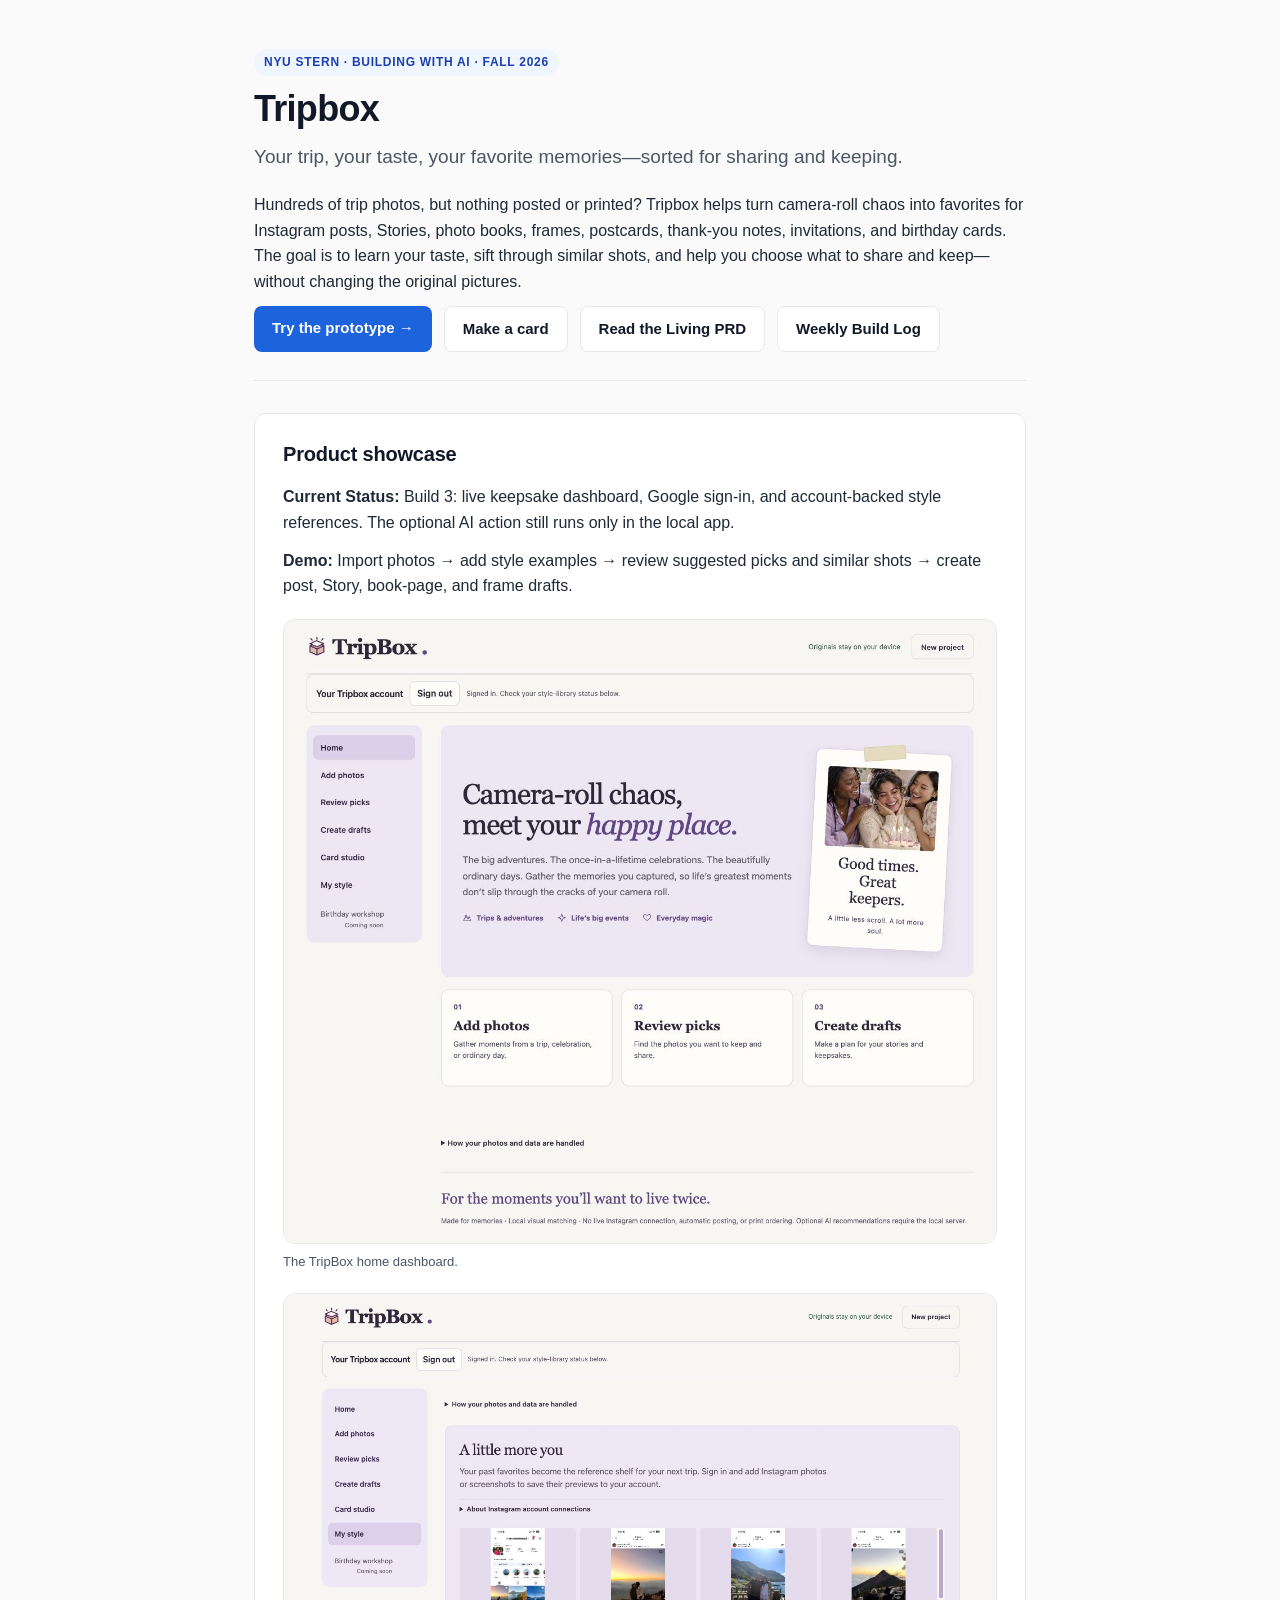
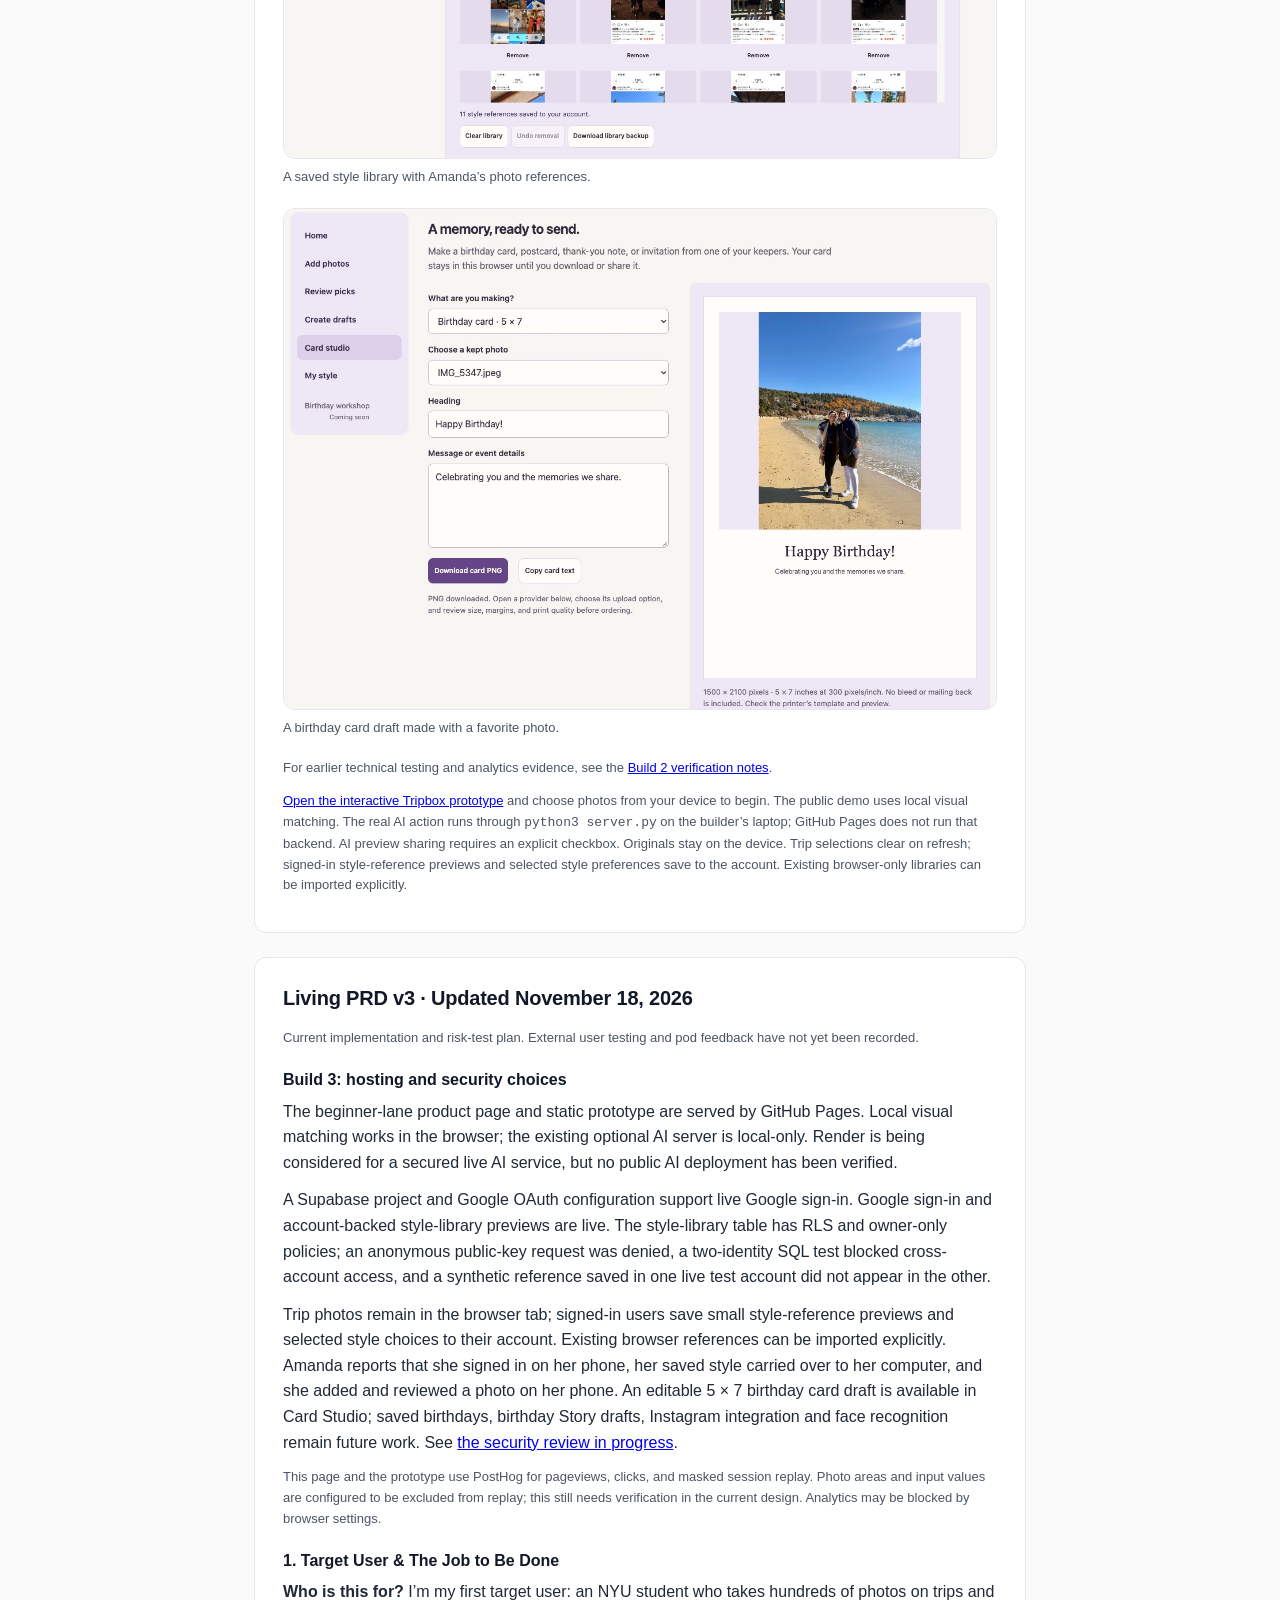
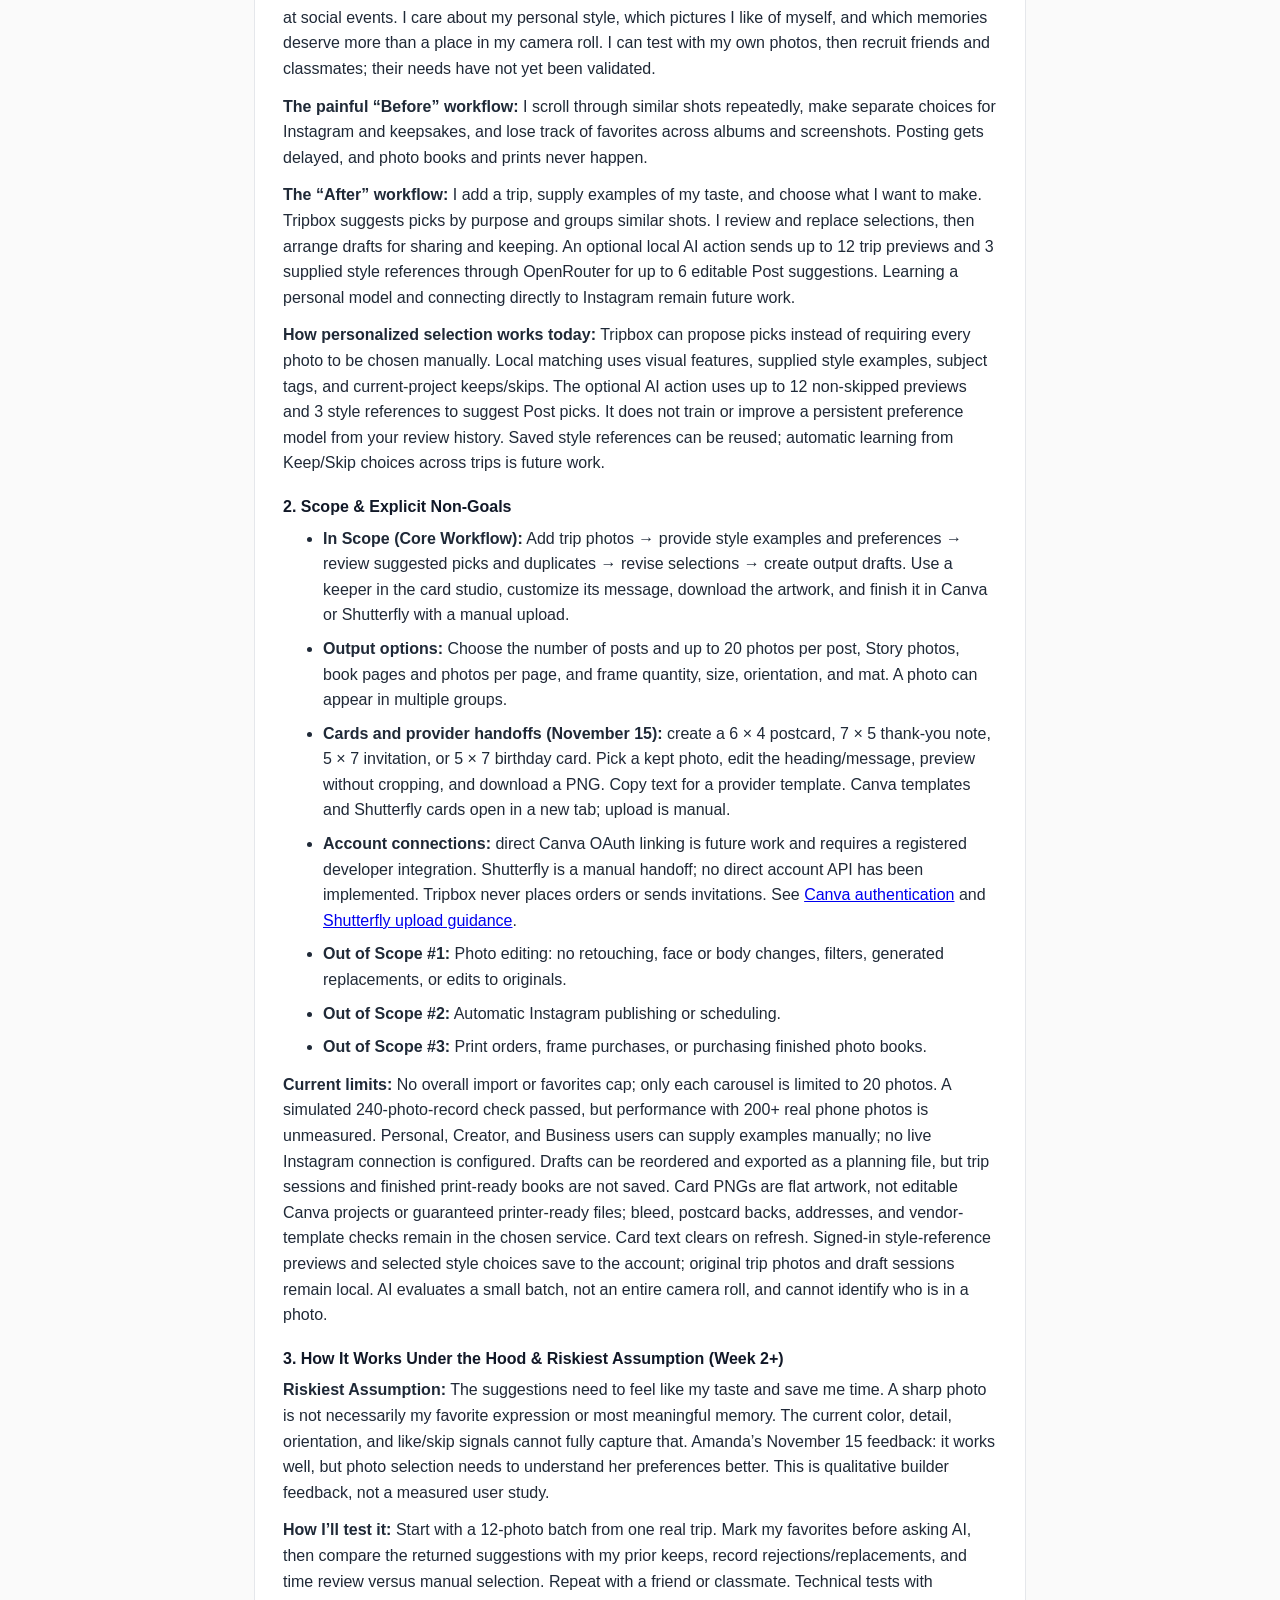
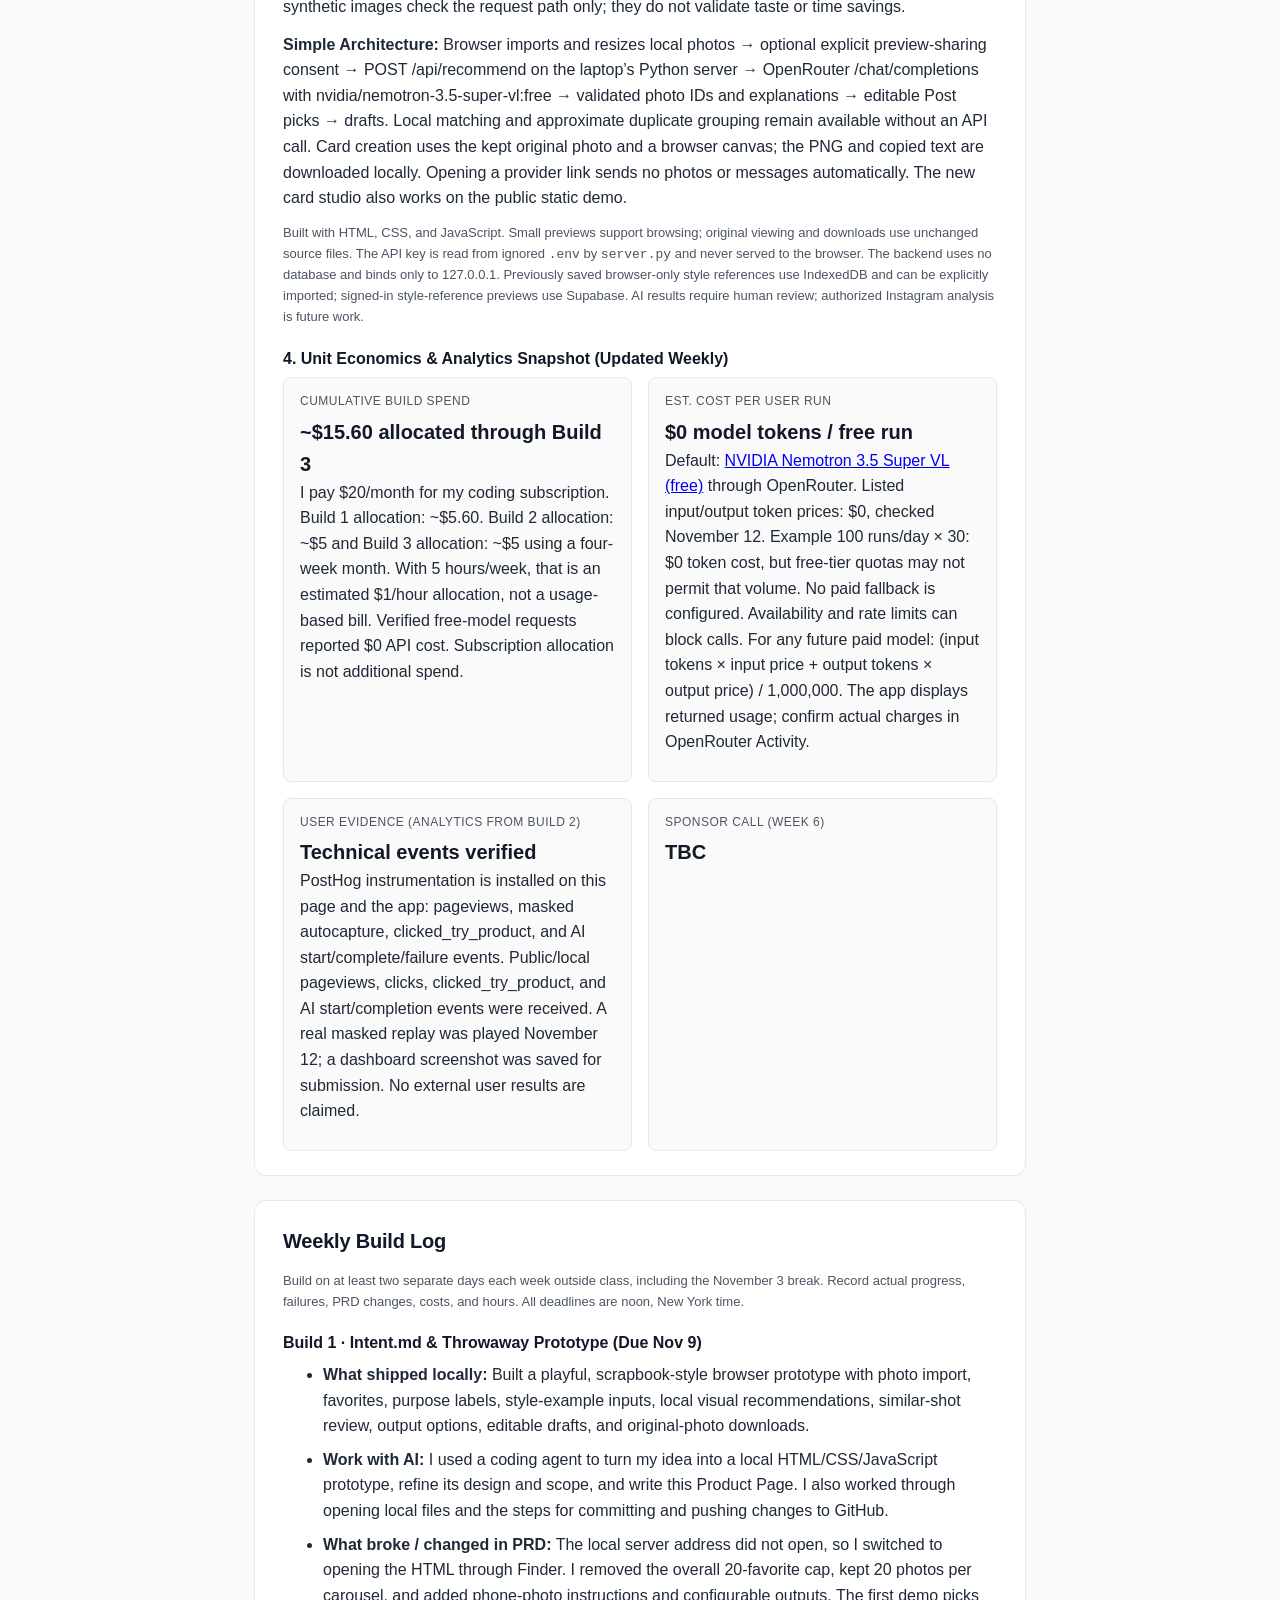
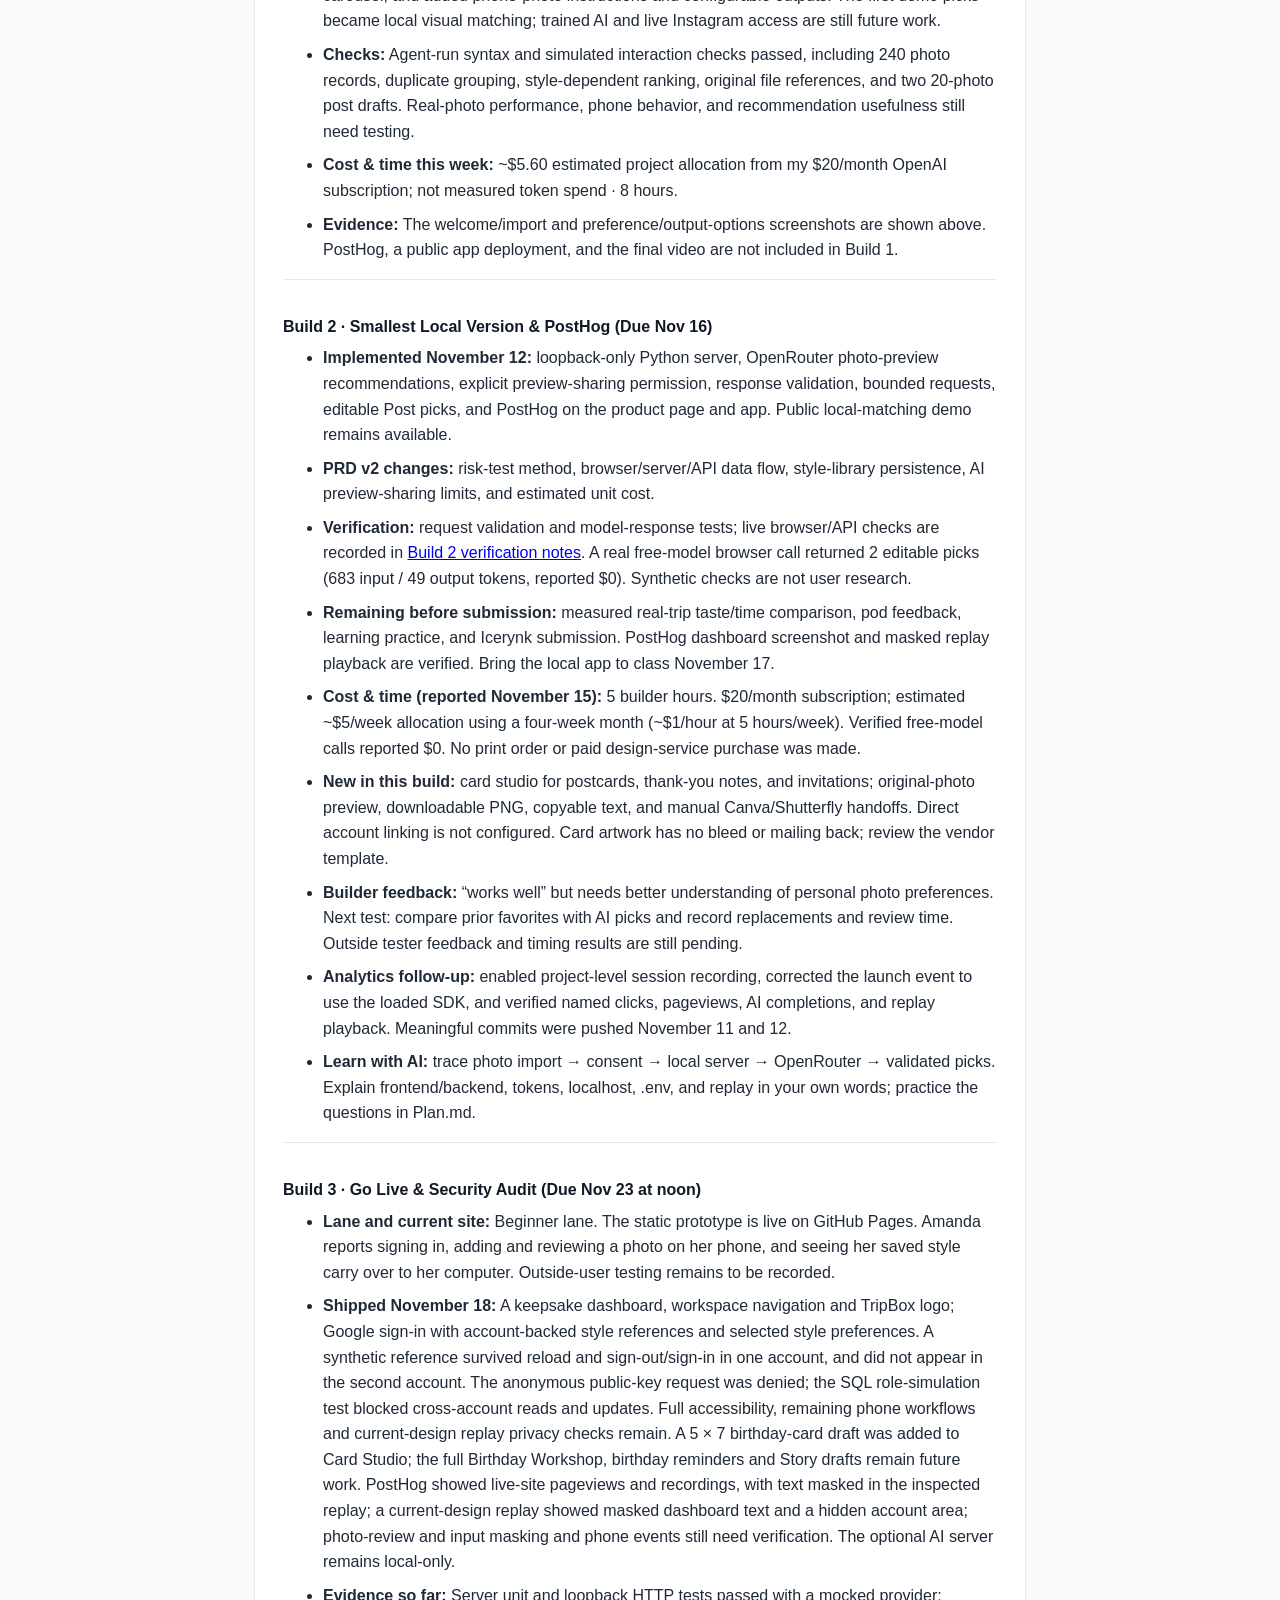
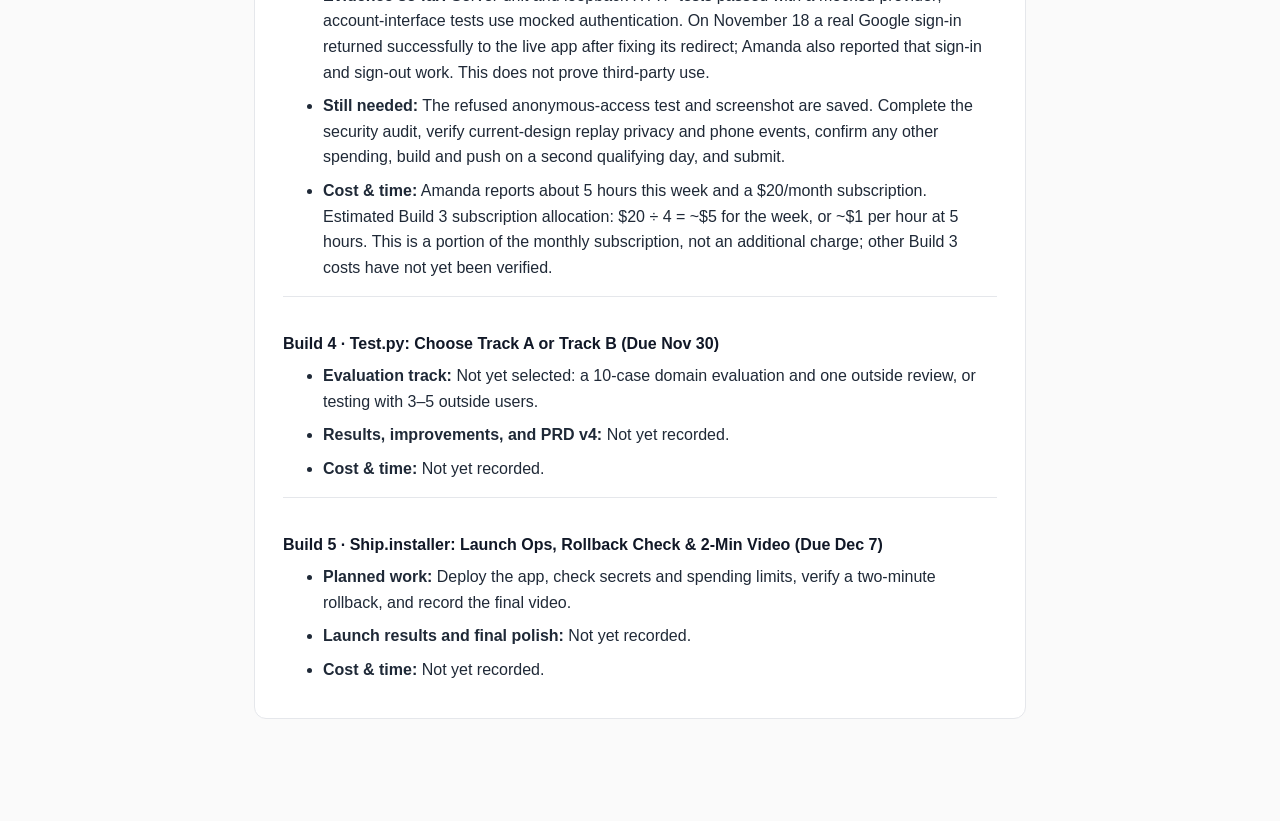
==== docs/index.html @ b2ebc9ab "Update Build 3 security screenshot status" ====
<!DOCTYPE html>
<html lang="en">
<head>
  <meta charset="UTF-8" />
  <meta name="viewport" content="width=device-width, initial-scale=1.0" />
  <title>Tripbox · Building with AI (Fall 2026)</title>
  <script src="analytics.js" defer></script>

  <style>
    :root {
      --bg: #fafafa;
      --card: #ffffff;
      --text: #111827;
      --muted: #4b5563;
      --border: #e5e7eb;
      --accent: #1d63dc;
      --tag-bg: #eff6ff;
      --tag-text: #1e40af;
    }

    * {
      box-sizing: border-box;
    }

    body {
      margin: 0;
      font-family: -apple-system, BlinkMacSystemFont, "DM Sans", "Segoe UI", Roboto, sans-serif;
      background: var(--bg);
      color: var(--text);
      line-height: 1.6;
    }

    .container {
      max-width: 820px;
      margin: 0 auto;
      padding: 48px 24px 80px;
    }

    header {
      border-bottom: 1px solid var(--border);
      padding-bottom: 28px;
      margin-bottom: 32px;
    }

    .eyebrow {
      display: inline-block;
      font-size: 12px;
      font-weight: 600;
      text-transform: uppercase;
      letter-spacing: 0.06em;
      background: var(--tag-bg);
      color: var(--tag-text);
      padding: 4px 10px;
      border-radius: 999px;
      margin-bottom: 12px;
    }

    h1 {
      font-size: 36px;
      line-height: 1.15;
      margin: 0 0 12px;
      letter-spacing: -0.02em;
    }

    .tagline {
      font-size: 19px;
      color: var(--muted);
      margin: 0 0 20px;
    }

    .cta-row {
      display: flex;
      gap: 12px;
      flex-wrap: wrap;
    }

    .btn {
      display: inline-block;
      padding: 10px 18px;
      border-radius: 8px;
      font-weight: 600;
      font-size: 15px;
      text-decoration: none;
      background: var(--accent);
      color: #fff;
    }

    .btn-secondary {
      background: var(--card);
      color: var(--text);
      border: 1px solid var(--border);
    }

    section {
      background: var(--card);
      border: 1px solid var(--border);
      border-radius: 12px;
      padding: 24px 28px;
      margin-bottom: 24px;
    }

    h2 {
      font-size: 20px;
      margin: 0 0 14px;
      letter-spacing: -0.01em;
    }

    h3 {
      font-size: 16px;
      margin: 18px 0 6px;
    }

    p,
    ul {
      margin: 0 0 12px;
      color: #1f2937;
    }

    li {
      margin-bottom: 8px;
    }

    .grid-2 {
      display: grid;
      grid-template-columns: repeat(auto-fit, minmax(240px, 1fr));
      gap: 16px;
    }

    .stat-box {
      border: 1px solid var(--border);
      border-radius: 8px;
      padding: 14px 16px;
      background: var(--bg);
    }

    .stat-label {
      font-size: 12px;
      color: var(--muted);
      text-transform: uppercase;
      letter-spacing: 0.04em;
    }

    .stat-value {
      font-size: 20px;
      font-weight: 700;
      margin-top: 4px;
    }

    .log-entry {
      border-top: 1px solid var(--border);
      padding-top: 16px;
      margin-top: 16px;
    }

    .log-entry:first-of-type {
      border-top: none;
      padding-top: 0;
      margin-top: 0;
    }

    .meta {
      font-size: 13px;
      color: var(--muted);
    }

    figure {
      margin: 20px 0;
    }

    figure img {
      display: block;
      width: 100%;
      height: auto;
      border: 1px solid var(--border);
      border-radius: 12px;
    }

    figcaption {
      margin-top: 8px;
    }

    @media (max-width: 540px) {
      .container {
        padding: 28px 16px 48px;
      }

      section {
        padding: 20px;
      }

      .grid-2 {
        grid-template-columns: 1fr;
      }
    }
  </style>
</head>

<body>
  <div class="container">

    <!-- PRODUCT PITCH -->
    <header>
      <span class="eyebrow">
        NYU Stern · Building with AI · Fall 2026
      </span>

      <h1>Tripbox</h1>

      <p class="tagline">
        Your trip, your taste, your favorite memories—sorted for sharing and keeping.
      </p>

      <p>
        Hundreds of trip photos, but nothing posted or printed? Tripbox helps
        turn camera-roll chaos into favorites for Instagram posts, Stories,
        photo books, frames, postcards, thank-you notes, invitations, and birthday cards. The goal is to learn your taste, sift through
        similar shots, and help you choose what to share and keep—without
        changing the original pictures.
      </p>

      <div class="cta-row">
        <a class="btn" href="prototype/" data-try-product>Try the prototype →</a>
        <a class="btn btn-secondary" href="prototype/#card-studio">Make a card</a>
        <a class="btn btn-secondary" href="#prd">Read the Living PRD</a>
        <a class="btn btn-secondary" href="#build-log">Weekly Build Log</a>
      </div>
    </header>

    <!-- PROTOTYPE SCREENSHOTS -->
    <section id="live-demo">
      <h2>Product showcase</h2>

      <p>
        <strong>Current Status:</strong>
        Build 3: live keepsake dashboard, Google sign-in, and account-backed style references. The optional AI action still runs only in the local app.
      </p>

      <p>
        <strong>Demo:</strong>
        Import photos → add style examples → review suggested picks and
        similar shots → create post, Story, book-page, and frame drafts.
      </p>

      <figure>
        <img src="build-3-dashboard.jpg" alt="TripBox home dashboard with navigation and steps for creating a project." />
        <figcaption class="meta">The TripBox home dashboard.</figcaption>
      </figure>
      <figure>
        <img src="build-3-saved-style.jpg" loading="lazy" alt="Amanda’s saved photo references in the My style library." />
        <figcaption class="meta">A saved style library with Amanda’s photo references.</figcaption>
      </figure>
      <figure>
        <img src="build-3-birthday-example.jpg" loading="lazy" alt="A birthday card in Card Studio with Amanda’s selected photo and editable greeting." />
        <figcaption class="meta">A birthday card draft made with a favorite photo.</figcaption>
      </figure>
      <p class="meta">For earlier technical testing and analytics evidence, see the <a href="https://github.com/building-with-ai-f26/ast10049-tripbox/blob/main/tests/build-2-verification.md">Build 2 verification notes</a>.</p>

      <p class="meta">
        <a href="prototype/">Open the interactive Tripbox prototype</a>
        and choose photos from your device to begin. The public demo uses local visual matching.
        The real AI action runs through <code>python3 server.py</code> on the builder’s laptop;
        GitHub Pages does not run that backend. AI preview sharing requires an explicit checkbox.
        Originals stay on the device. Trip selections clear on refresh; signed-in style-reference previews and selected style preferences save to the account. Existing browser-only libraries can be imported explicitly.
      </p>
    </section>

    <!-- LIVING PRD -->
    <section id="prd">
      <h2>Living PRD v3 · Updated November 18, 2026</h2>

      <p class="meta">
        Current implementation and risk-test plan. External user testing and pod feedback have not yet been recorded.
      </p>

      <h3>Build 3: hosting and security choices</h3>
      <p>The beginner-lane product page and static prototype are served by GitHub Pages. Local visual matching works in the browser; the existing optional AI server is local-only. Render is being considered for a secured live AI service, but no public AI deployment has been verified.</p>
      <p>A Supabase project and Google OAuth configuration support live Google sign-in. Google sign-in and account-backed style-library previews are live. The style-library table has RLS and owner-only policies; an anonymous public-key request was denied, a two-identity SQL test blocked cross-account access, and a synthetic reference saved in one live test account did not appear in the other.</p>
      <p>Trip photos remain in the browser tab; signed-in users save small style-reference previews and selected style choices to their account. Existing browser references can be imported explicitly. Amanda reports that she signed in on her phone, her saved style carried over to her computer, and she added and reviewed a photo on her phone. An editable 5 × 7 birthday card draft is available in Card Studio; saved birthdays, birthday Story drafts, Instagram integration and face recognition remain future work. See <a href="https://github.com/building-with-ai-f26/ast10049-tripbox/blob/main/SECURITY.md">the security review in progress</a>.</p>
      <p class="meta">This page and the prototype use PostHog for pageviews, clicks, and masked session replay.
        Photo areas and input values are configured to be excluded from replay; this still needs verification in the current design. Analytics may be blocked by browser settings.</p>
      <h3>1. Target User &amp; The Job to Be Done</h3>

      <p>
        <strong>Who is this for?</strong>
        I’m my first target user: an NYU student who takes hundreds of photos
        on trips and at social events. I care about my personal style, which
        pictures I like of myself, and which memories deserve more than a
        place in my camera roll. I can test with my own photos, then recruit
        friends and classmates; their needs have not yet been validated.
      </p>

      <p>
        <strong>The painful “Before” workflow:</strong>
        I scroll through similar shots repeatedly, make separate choices for
        Instagram and keepsakes, and lose track of favorites across albums
        and screenshots. Posting gets delayed, and photo books and prints
        never happen.
      </p>

      <p>
        <strong>The “After” workflow:</strong>
        I add a trip, supply examples of my taste, and choose what I want to
        make. Tripbox suggests picks by purpose and groups similar shots.
        I review and replace selections, then arrange drafts for sharing and
        keeping. An optional local AI action sends up to 12 trip previews and 3 supplied style references
        through OpenRouter for up to 6 editable Post suggestions. Learning a personal model
        and connecting directly to Instagram remain future work.
      </p>

      <p><strong>How personalized selection works today:</strong> Tripbox can propose picks instead of requiring every photo to be chosen manually.
        Local matching uses visual features, supplied style examples, subject tags, and current-project keeps/skips.
        The optional AI action uses up to 12 non-skipped previews and 3 style references to suggest Post picks.
        It does not train or improve a persistent preference model from your review history. Saved style references can be reused;
        automatic learning from Keep/Skip choices across trips is future work.</p>

      <h3>2. Scope &amp; Explicit Non-Goals</h3>

      <ul>
        <li>
          <strong>In Scope (Core Workflow):</strong>
          Add trip photos → provide style examples and preferences → review
          suggested picks and duplicates → revise selections → create
          output drafts. Use a keeper in the card studio, customize its message, download the artwork,
          and finish it in Canva or Shutterfly with a manual upload.
        </li>

        <li>
          <strong>Output options:</strong>
          Choose the number of posts and up to 20 photos per post, Story
          photos, book pages and photos per page, and frame quantity, size,
          orientation, and mat. A photo can appear in multiple groups.
        </li>

        <li><strong>Cards and provider handoffs (November 15):</strong> create a 6 × 4 postcard,
          7 × 5 thank-you note, 5 × 7 invitation, or 5 × 7 birthday card. Pick a kept photo, edit the heading/message,
          preview without cropping, and download a PNG. Copy text for a provider template.
          Canva templates and Shutterfly cards open in a new tab; upload is manual.</li>
        <li><strong>Account connections:</strong> direct Canva OAuth linking is future work and requires a registered developer integration.
          Shutterfly is a manual handoff; no direct account API has been implemented. Tripbox never places orders or sends invitations.
          See <a href="https://www.canva.dev/docs/apps/rest-apis/authentication/">Canva authentication</a> and
          <a href="https://support.shutterfly.com/s/article/uploading-photos-guide">Shutterfly upload guidance</a>.</li>
        <li>
          <strong>Out of Scope #1:</strong>
          Photo editing: no retouching, face or body changes, filters,
          generated replacements, or edits to originals.
        </li>

        <li>
          <strong>Out of Scope #2:</strong>
          Automatic Instagram publishing or scheduling.
        </li>

        <li>
          <strong>Out of Scope #3:</strong>
          Print orders, frame purchases, or purchasing finished photo books.
        </li>
      </ul>

      <p>
        <strong>Current limits:</strong>
        No overall import or favorites cap; only each carousel is limited to
        20 photos. A simulated 240-photo-record check passed, but performance
        with 200+ real phone photos is unmeasured. Personal, Creator, and
        Business users can supply examples manually; no live Instagram
        connection is configured. Drafts can be reordered and exported as a planning file, but trip sessions and finished print-ready books
        are not saved. Card PNGs are flat artwork, not editable Canva projects or guaranteed printer-ready files;
        bleed, postcard backs, addresses, and vendor-template checks remain in the chosen service. Card text clears on refresh.
        Signed-in style-reference previews and selected style choices save to the account; original trip photos and draft sessions remain local.
        AI evaluates a small batch, not an entire camera roll, and cannot identify who is in a photo.
      </p>

      <h3>
        3. How It Works Under the Hood &amp; Riskiest Assumption (Week 2+)
      </h3>

      <p>
        <strong>Riskiest Assumption:</strong>
        The suggestions need to feel like my taste and save me time.
        A sharp photo is not necessarily my favorite expression or most
        meaningful memory. The current color, detail, orientation, and
        like/skip signals cannot fully capture that. Amanda’s November 15 feedback: it works well, but photo selection
        needs to understand her preferences better. This is qualitative builder feedback, not a measured user study.
      </p>

      <p>
        <strong>How I’ll test it:</strong>
        Start with a 12-photo batch from one real trip. Mark my favorites before asking AI,
        then compare the returned suggestions with my prior keeps, record rejections/replacements,
        and time review versus manual selection. Repeat with a friend or classmate.
        Technical tests with synthetic images check the request path only; they do not validate taste or time savings.
      </p>

      <p>
        <strong>Simple Architecture:</strong>
        Browser imports and resizes local photos → optional explicit preview-sharing consent →
        POST /api/recommend on the laptop’s Python server → OpenRouter /chat/completions
        with nvidia/nemotron-3.5-super-vl:free → validated photo IDs and explanations → editable Post picks → drafts.
        Local matching and approximate duplicate grouping remain available without an API call.
        Card creation uses the kept original photo and a browser canvas; the PNG and copied text are downloaded locally.
        Opening a provider link sends no photos or messages automatically. The new card studio also works on the public static demo.
      </p>

      <p class="meta">
        Built with HTML, CSS, and JavaScript. Small previews support browsing;
        original viewing and downloads use unchanged source files.
        The API key is read from ignored <code>.env</code> by <code>server.py</code> and never served to the browser.
        The backend uses no database and binds only to 127.0.0.1. Previously saved browser-only style references use IndexedDB and can be explicitly imported; signed-in style-reference previews use Supabase.
        AI results require human review; authorized Instagram analysis is future work.
      </p>

      <h3>4. Unit Economics &amp; Analytics Snapshot (Updated Weekly)</h3>

      <div class="grid-2">
        <div class="stat-box">
          <div class="stat-label">Cumulative Build Spend</div>
          <div class="stat-value">~$15.60 allocated through Build 3</div>
          <p>
            I pay $20/month for my coding subscription. Build 1 allocation: ~$5.60.
            Build 2 allocation: ~$5 and Build 3 allocation: ~$5 using a four-week month. With 5 hours/week, that is an estimated $1/hour allocation,
            not a usage-based bill. Verified free-model requests reported $0 API cost. Subscription allocation is not additional spend.
          </p>
        </div>

        <div class="stat-box">
          <div class="stat-label">Est. Cost Per User Run</div>
          <div class="stat-value">$0 model tokens / free run</div>
          <p>Default: <a href="https://openrouter.ai/nvidia/nemotron-3.5-super-vl:free">NVIDIA Nemotron 3.5 Super VL (free)</a>
            through OpenRouter. Listed input/output token prices: $0, checked November 12. Example 100 runs/day × 30: $0 token cost,
            but free-tier quotas may not permit that volume. No paid fallback is configured. Availability and rate limits can block calls.
            For any future paid model: (input tokens × input price + output tokens × output price) / 1,000,000.
            The app displays returned usage; confirm actual charges in OpenRouter Activity.</p>
        </div>

        <div class="stat-box">
          <div class="stat-label">
            User Evidence (Analytics from Build 2)
          </div>
          <div class="stat-value">Technical events verified</div>
          <p>
            PostHog instrumentation is installed on this page and the app: pageviews, masked autocapture,
            clicked_try_product, and AI start/complete/failure events. Public/local pageviews, clicks, clicked_try_product, and AI start/completion events were received.
            A real masked replay was played November 12; a dashboard screenshot was saved for submission.
            No external user results are claimed.
          </p>
        </div>

        <div class="stat-box">
          <div class="stat-label">Sponsor Call (Week 6)</div>
          <div class="stat-value">TBC</div>
        </div>
      </div>
    </section>

    <!-- WEEKLY BUILD LOG -->
    <section id="build-log">
      <h2>Weekly Build Log</h2>

      <p class="meta">
        Build on at least two separate days each week outside class,
        including the November 3 break. Record actual progress, failures,
        PRD changes, costs, and hours. All deadlines are noon, New York time.
      </p>

      <div class="log-entry">
        <h3>Build 1 · Intent.md &amp; Throwaway Prototype (Due Nov 9)</h3>

        <ul>
          <li>
            <strong>What shipped locally:</strong>
            Built a playful, scrapbook-style browser prototype with photo
            import, favorites, purpose labels, style-example inputs, local
            visual recommendations, similar-shot review, output options,
            editable drafts, and original-photo downloads.
          </li>

          <li>
            <strong>Work with AI:</strong>
            I used a coding agent to turn my idea into a local
            HTML/CSS/JavaScript prototype, refine its design and scope,
            and write this Product Page. I also worked through opening
            local files and the steps for committing and pushing changes
            to GitHub.
          </li>

          <li>
            <strong>What broke / changed in PRD:</strong>
            The local server address did not open, so I switched to opening
            the HTML through Finder. I removed the overall 20-favorite cap,
            kept 20 photos per carousel, and added phone-photo instructions
            and configurable outputs. The first demo picks became local
            visual matching; trained AI and live Instagram access are still
            future work.
          </li>

          <li>
            <strong>Checks:</strong>
            Agent-run syntax and simulated interaction checks passed,
            including 240 photo records, duplicate grouping,
            style-dependent ranking, original file references, and two
            20-photo post drafts. Real-photo performance, phone behavior,
            and recommendation usefulness still need testing.
          </li>

          <li>
            <strong>Cost &amp; time this week:</strong>
            ~$5.60 estimated project allocation from my $20/month OpenAI
            subscription; not measured token spend · 8 hours.
          </li>

          <li>
            <strong>Evidence:</strong>
            The welcome/import and preference/output-options screenshots
            are shown above. PostHog, a public app deployment, and the final
            video are not included in Build 1.
          </li>
        </ul>
      </div>

      <div class="log-entry">
        <h3>Build 2 · Smallest Local Version &amp; PostHog (Due Nov 16)</h3>

        <ul>
          <li><strong>Implemented November 12:</strong> loopback-only Python server, OpenRouter photo-preview recommendations,
            explicit preview-sharing permission, response validation, bounded requests, editable Post picks,
            and PostHog on the product page and app. Public local-matching demo remains available.</li>
          <li><strong>PRD v2 changes:</strong> risk-test method, browser/server/API data flow,
            style-library persistence, AI preview-sharing limits, and estimated unit cost.</li>
          <li><strong>Verification:</strong> request validation and model-response tests; live browser/API checks are recorded in
            <a href="https://github.com/building-with-ai-f26/ast10049-tripbox/blob/main/tests/build-2-verification.md">Build 2 verification notes</a>.
            A real free-model browser call returned 2 editable picks (683 input / 49 output tokens, reported $0).
            Synthetic checks are not user research.</li>
          <li><strong>Remaining before submission:</strong> measured real-trip taste/time comparison, pod feedback, learning practice, and Icerynk submission.
            PostHog dashboard screenshot and masked replay playback are verified. Bring the local app to class November 17.</li>
          <li><strong>Cost &amp; time (reported November 15):</strong> 5 builder hours.
            $20/month subscription; estimated ~$5/week allocation using a four-week month (~$1/hour at 5 hours/week).
            Verified free-model calls reported $0. No print order or paid design-service purchase was made.</li>
          <li><strong>New in this build:</strong> card studio for postcards, thank-you notes, and invitations;
            original-photo preview, downloadable PNG, copyable text, and manual Canva/Shutterfly handoffs.
            Direct account linking is not configured. Card artwork has no bleed or mailing back; review the vendor template.</li>
          <li><strong>Builder feedback:</strong> “works well” but needs better understanding of personal photo preferences.
            Next test: compare prior favorites with AI picks and record replacements and review time.
            Outside tester feedback and timing results are still pending.</li>
          <li><strong>Analytics follow-up:</strong> enabled project-level session recording, corrected the launch event to use the loaded SDK,
            and verified named clicks, pageviews, AI completions, and replay playback. Meaningful commits were pushed November 11 and 12.</li>
          <li><strong>Learn with AI:</strong> trace photo import → consent → local server → OpenRouter → validated picks.
            Explain frontend/backend, tokens, localhost, .env, and replay in your own words; practice the questions in Plan.md.</li>
        </ul>
      </div>

      <div class="log-entry">
        <h3>Build 3 · Go Live &amp; Security Audit (Due Nov 23 at noon)</h3>
        <ul>
          <li><strong>Lane and current site:</strong> Beginner lane. The static prototype is live on GitHub Pages. Amanda reports signing in, adding and reviewing a photo on her phone, and seeing her saved style carry over to her computer. Outside-user testing remains to be recorded.</li>
          <li><strong>Shipped November 18:</strong> A keepsake dashboard, workspace navigation and TripBox logo; Google sign-in with account-backed style references and selected style preferences. A synthetic reference survived reload and sign-out/sign-in in one account, and did not appear in the second account. The anonymous public-key request was denied; the SQL role-simulation test blocked cross-account reads and updates. Full accessibility, remaining phone workflows and current-design replay privacy checks remain. A 5 × 7 birthday-card draft was added to Card Studio; the full Birthday Workshop, birthday reminders and Story drafts remain future work. PostHog showed live-site pageviews and recordings, with text masked in the inspected replay; a current-design replay showed masked dashboard text and a hidden account area; photo-review and input masking and phone events still need verification. The optional AI server remains local-only.</li>
          <li><strong>Evidence so far:</strong> Server unit and loopback HTTP tests passed with a mocked provider; account-interface tests use mocked authentication. On November 18 a real Google sign-in returned successfully to the live app after fixing its redirect; Amanda also reported that sign-in and sign-out work. This does not prove third-party use.</li>
          <li><strong>Still needed:</strong> The refused anonymous-access test and screenshot are saved. Complete the security audit, verify current-design replay privacy and phone events, confirm any other spending, build and push on a second qualifying day, and submit.</li>
          <li><strong>Cost &amp; time:</strong> Amanda reports about 5 hours this week and a $20/month subscription. Estimated Build 3 subscription allocation: $20 ÷ 4 = ~$5 for the week, or ~$1 per hour at 5 hours. This is a portion of the monthly subscription, not an additional charge; other Build 3 costs have not yet been verified.</li>
        </ul>
      </div>

      <div class="log-entry">
        <h3>Build 4 · Test.py: Choose Track A or Track B (Due Nov 30)</h3>

        <ul>
          <li>
            <strong>Evaluation track:</strong>
            Not yet selected: a 10-case domain evaluation and one outside
            review, or testing with 3–5 outside users.
          </li>
          <li>
            <strong>Results, improvements, and PRD v4:</strong>
            Not yet recorded.
          </li>
          <li>
            <strong>Cost &amp; time:</strong>
            Not yet recorded.
          </li>
        </ul>
      </div>

      <div class="log-entry">
        <h3>
          Build 5 · Ship.installer: Launch Ops, Rollback Check &amp;
          2-Min Video (Due Dec 7)
        </h3>

        <ul>
          <li>
            <strong>Planned work:</strong>
            Deploy the app, check secrets and spending limits, verify
            a two-minute rollback, and record the final video.
          </li>
          <li>
            <strong>Launch results and final polish:</strong>
            Not yet recorded.
          </li>
          <li>
            <strong>Cost &amp; time:</strong>
            Not yet recorded.
          </li>
        </ul>
      </div>
    </section>
  </div>
</body>
</html>
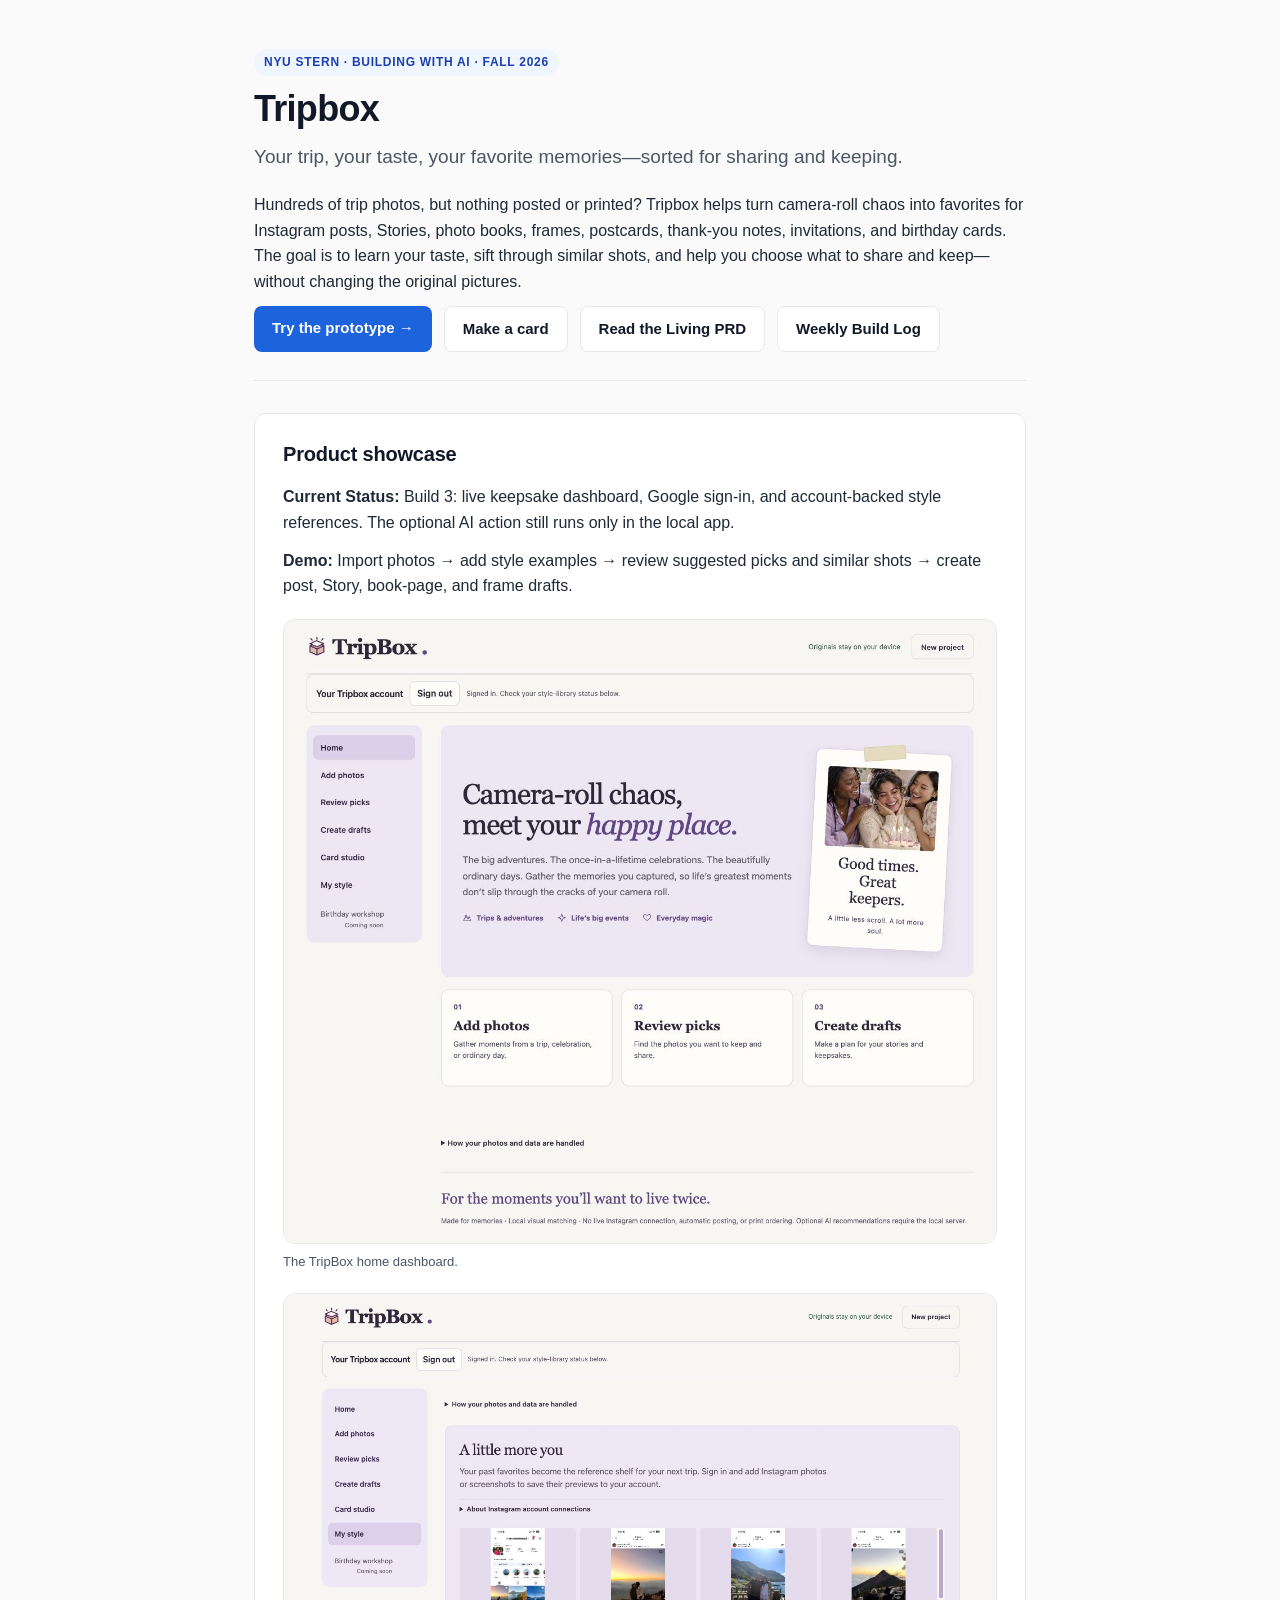
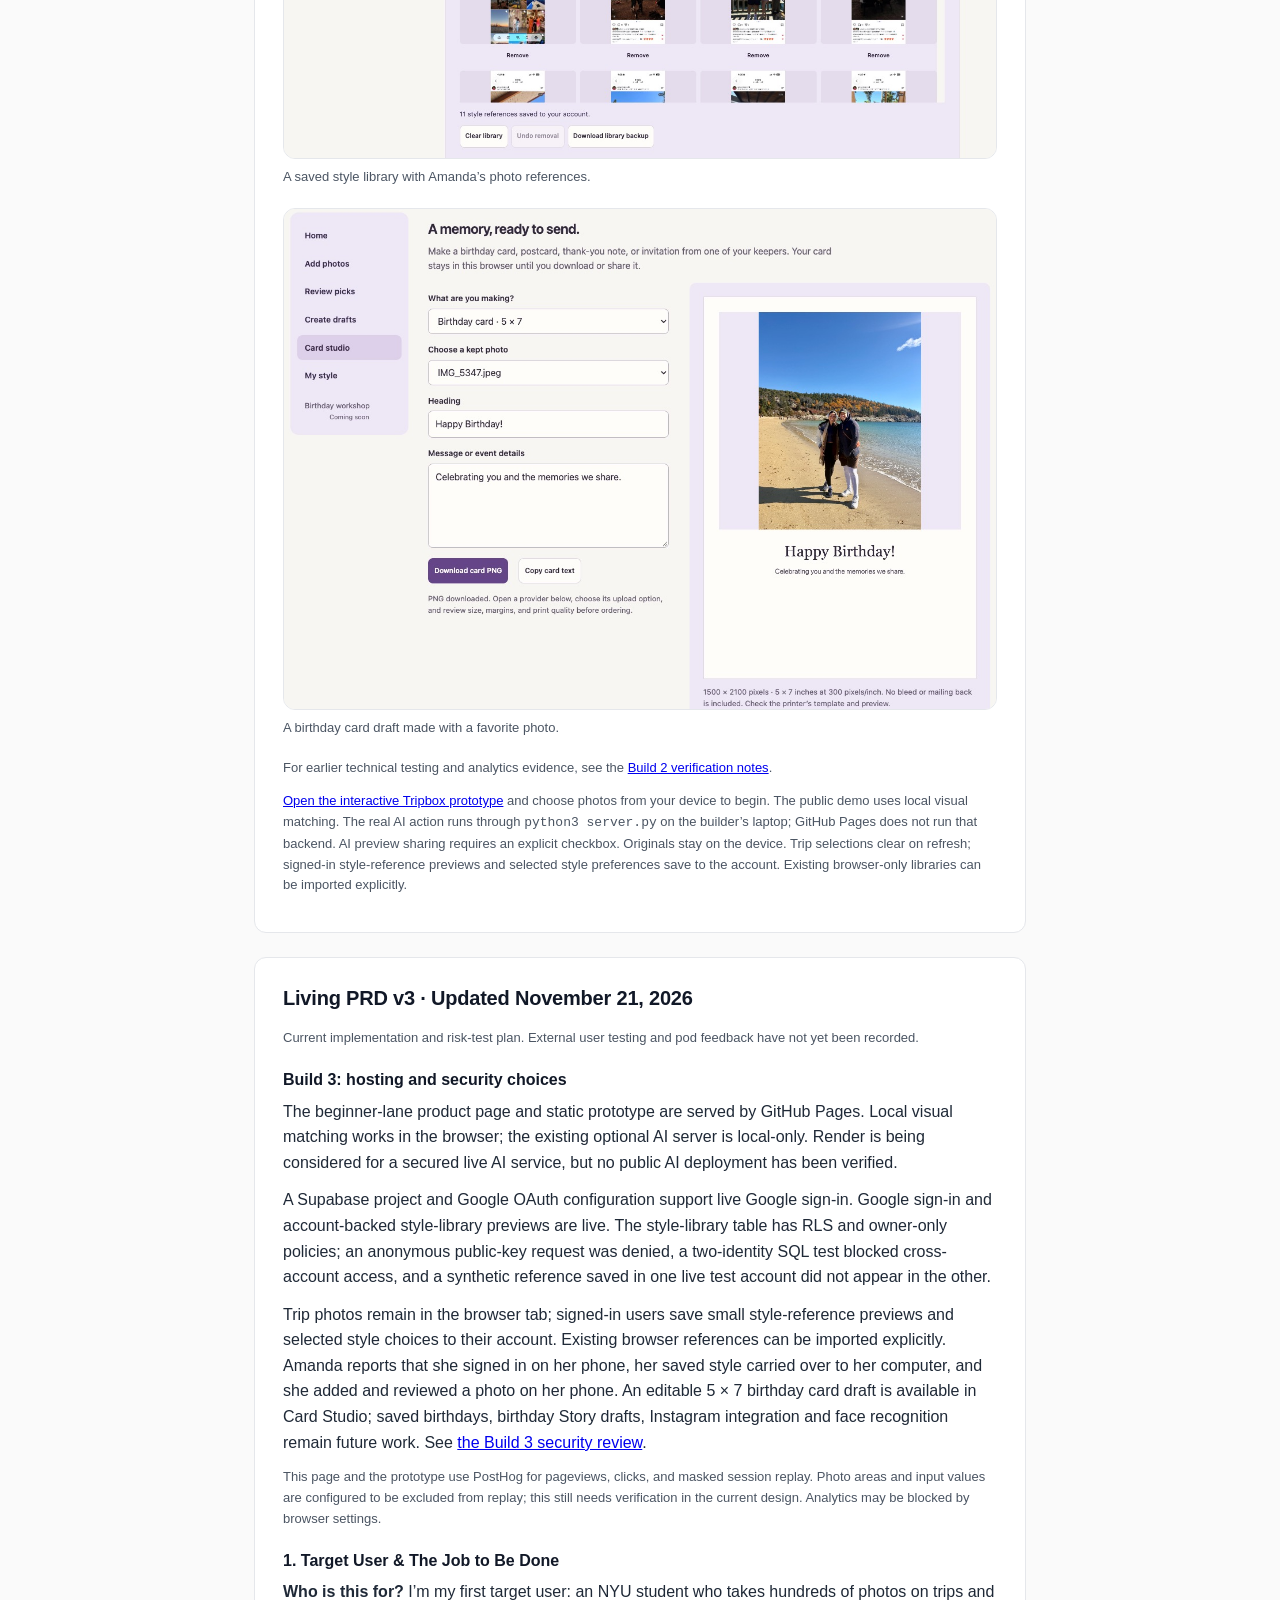
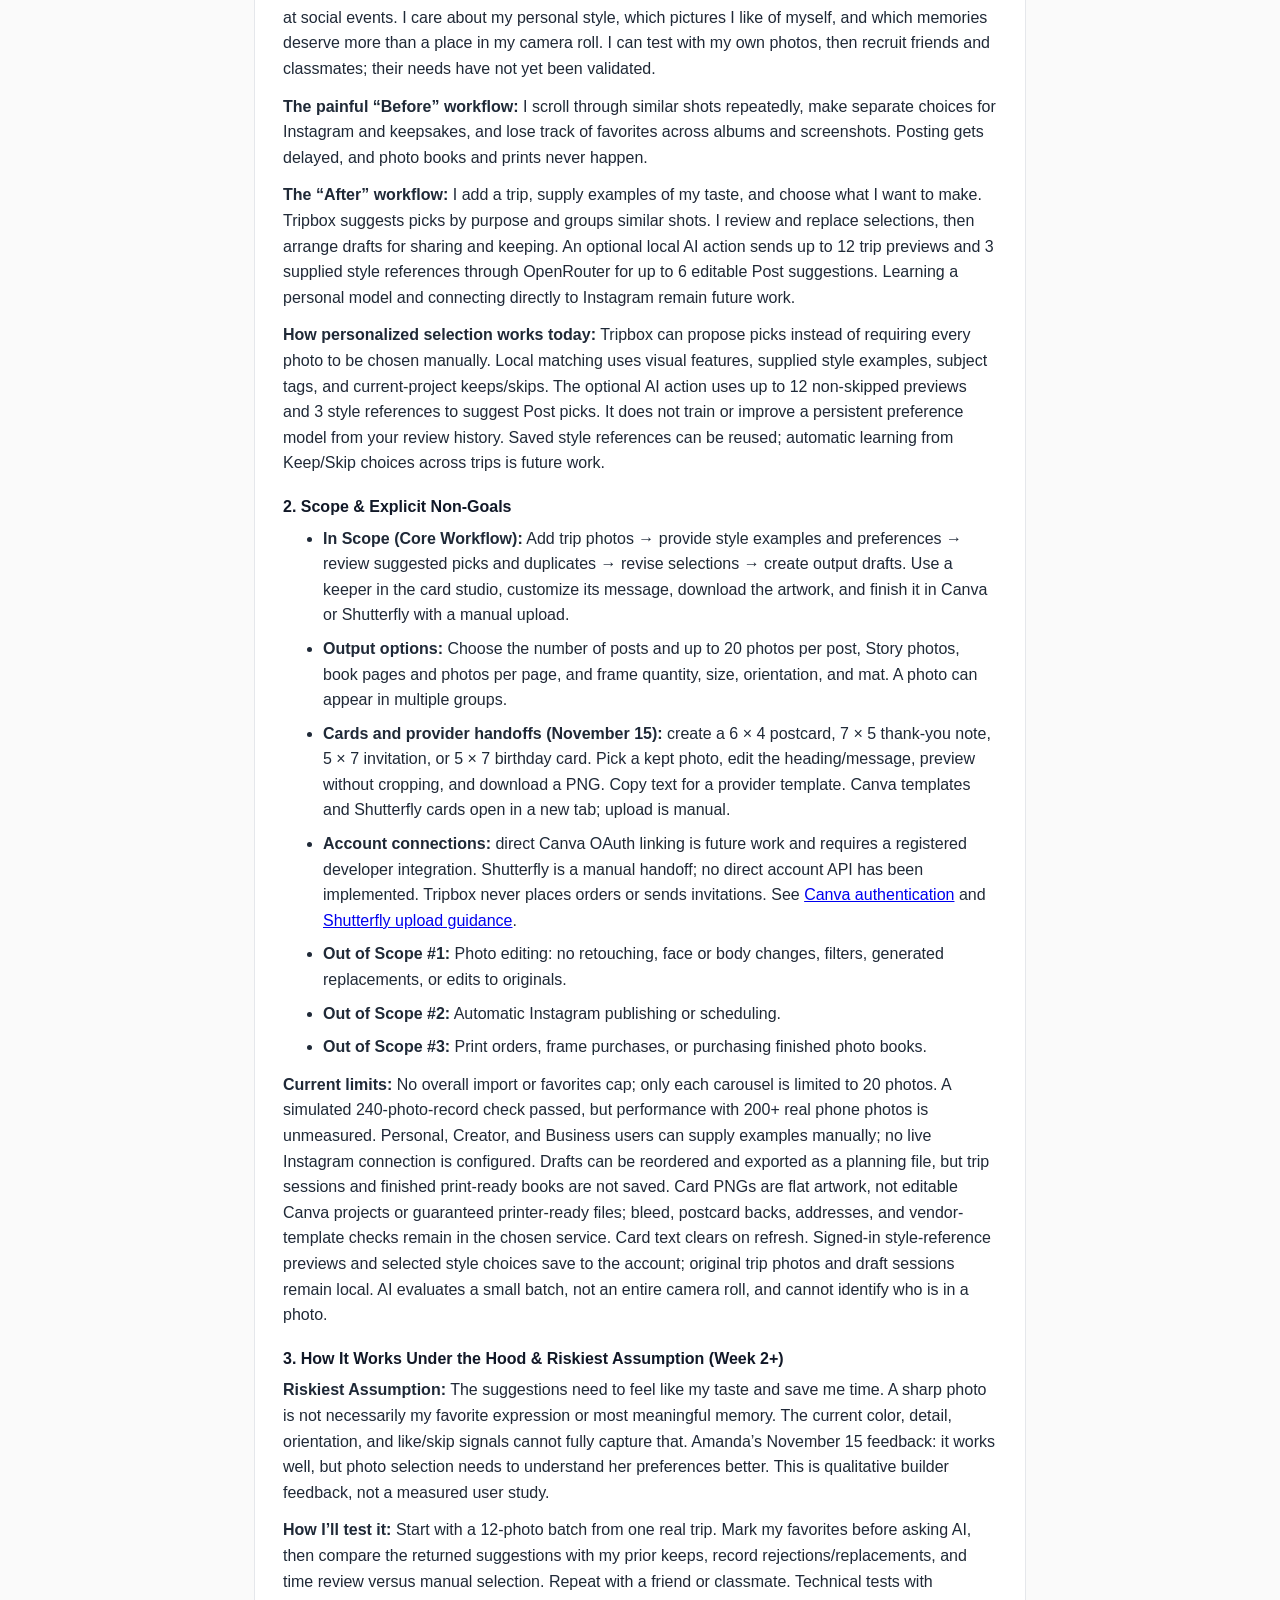
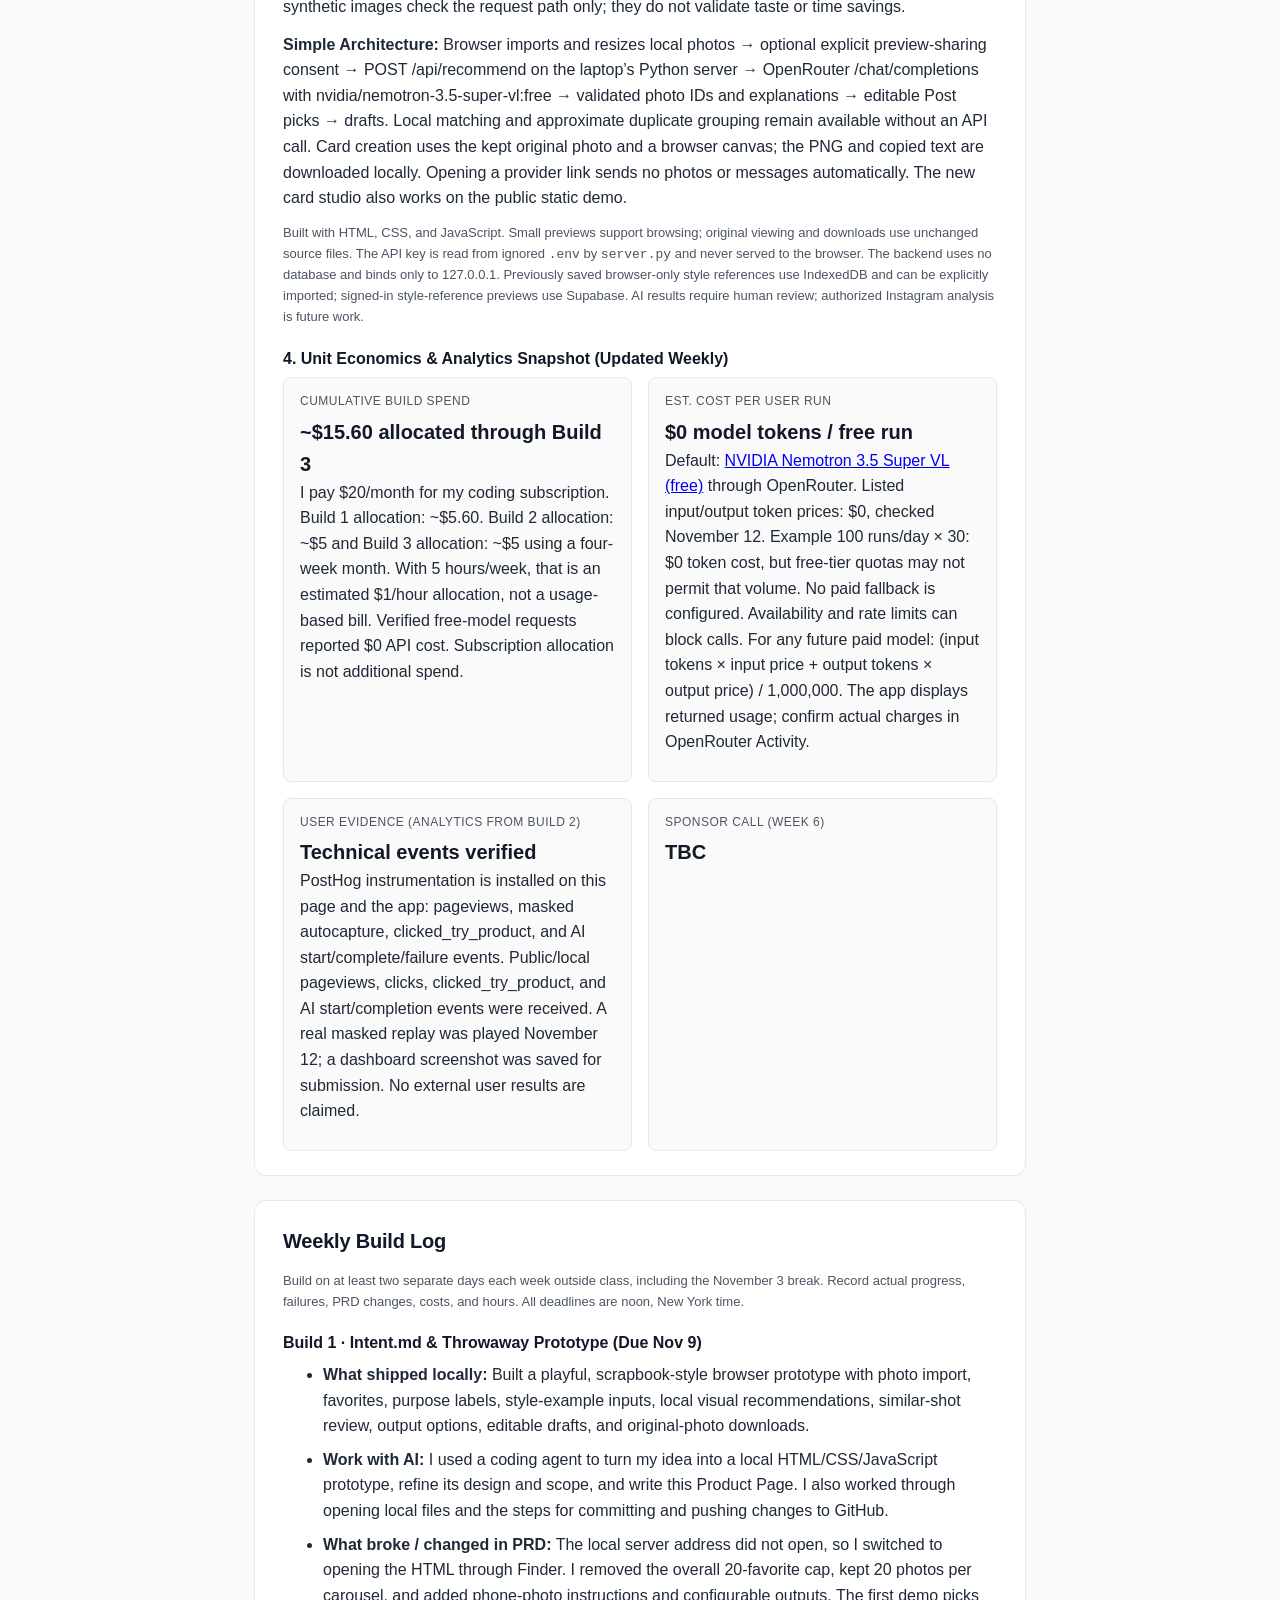
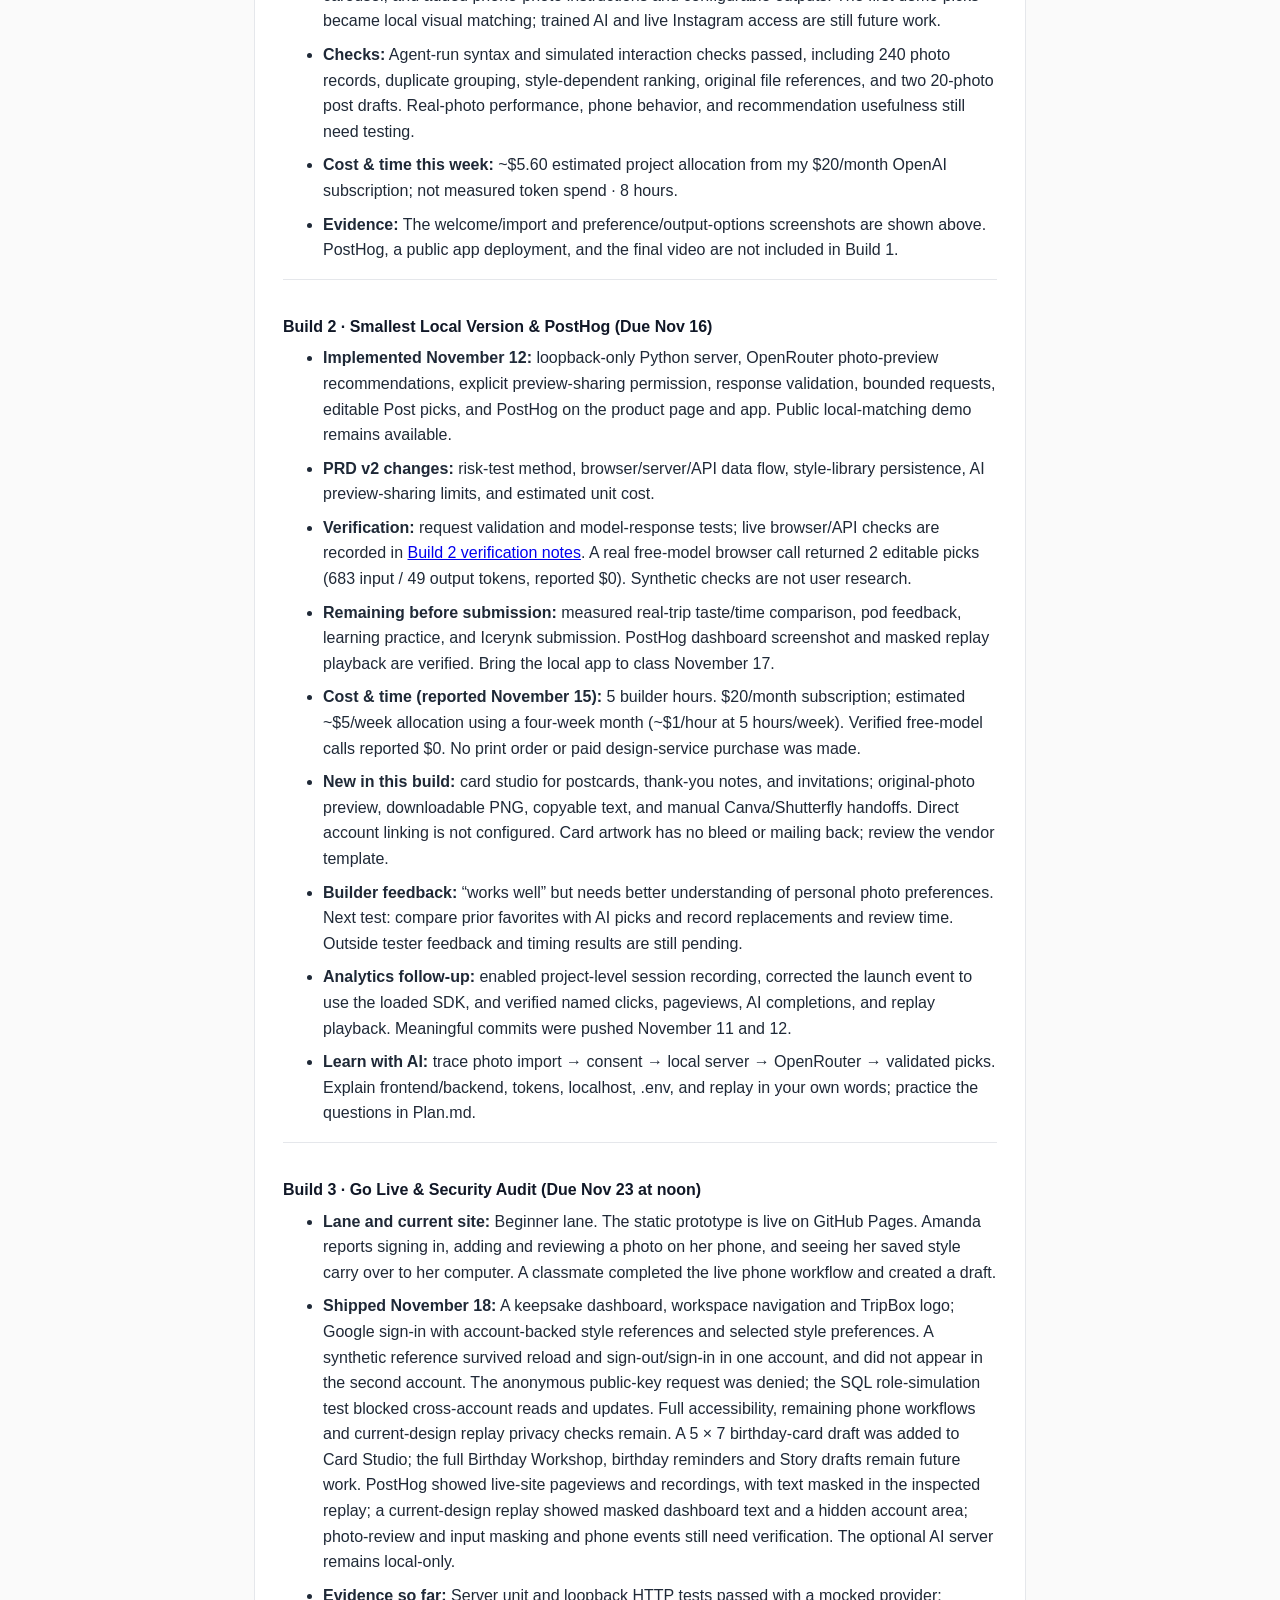
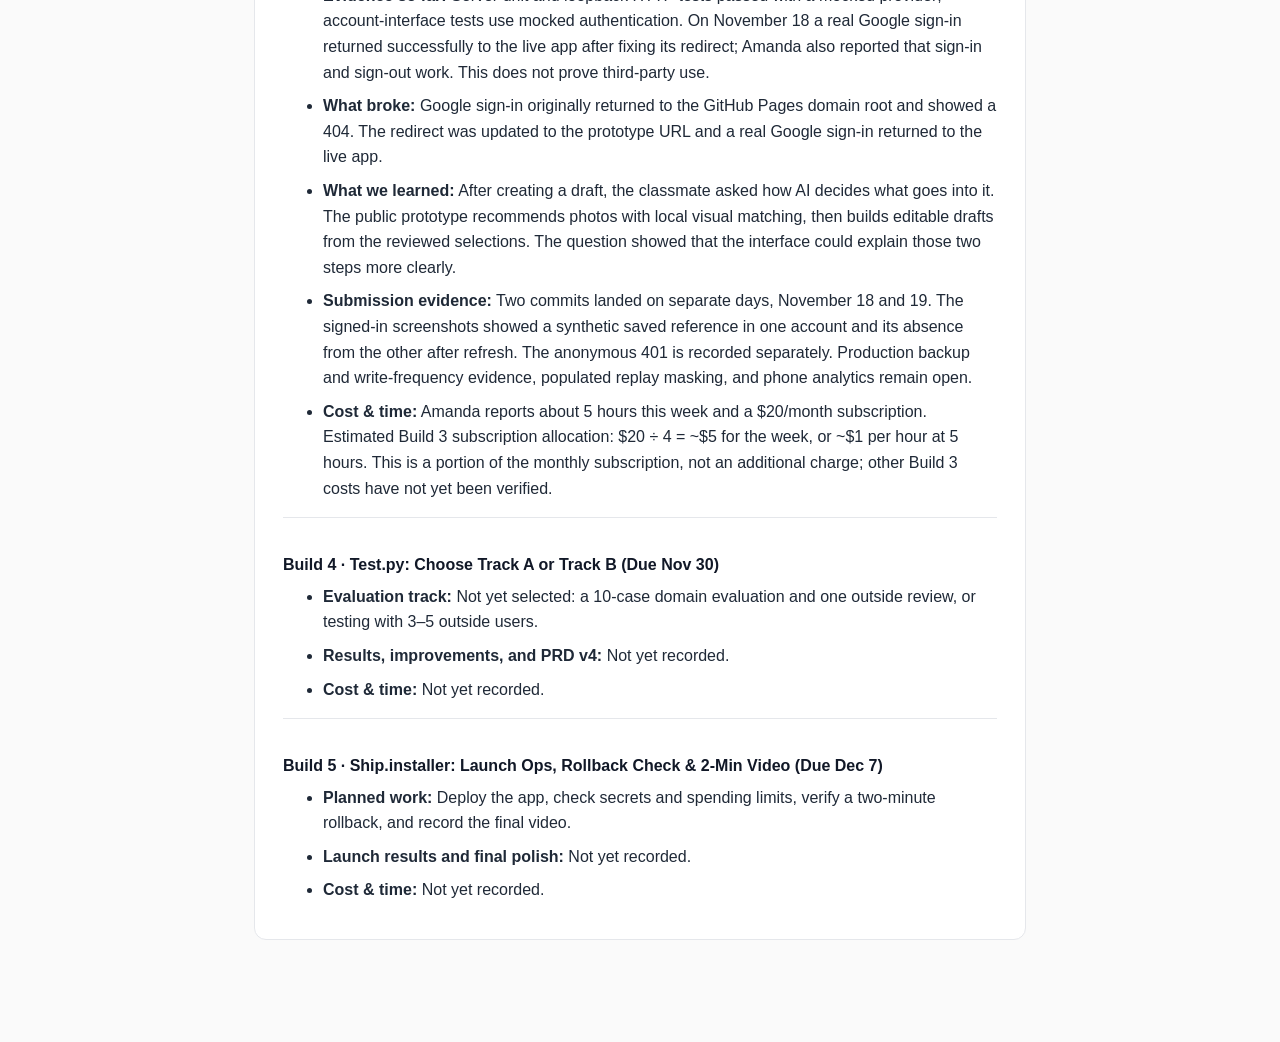
==== commit 7680a1ef: "Finish Build 3 PRD and log from reported evidence" ====
--- a/docs/index.html
+++ b/docs/index.html
@@ -266,7 +266,7 @@
 
     <!-- LIVING PRD -->
     <section id="prd">
-      <h2>Living PRD v3 · Updated November 18, 2026</h2>
+      <h2>Living PRD v3 · Updated November 21, 2026</h2>
 
       <p class="meta">
         Current implementation and risk-test plan. External user testing and pod feedback have not yet been recorded.
@@ -275,7 +275,7 @@
       <h3>Build 3: hosting and security choices</h3>
       <p>The beginner-lane product page and static prototype are served by GitHub Pages. Local visual matching works in the browser; the existing optional AI server is local-only. Render is being considered for a secured live AI service, but no public AI deployment has been verified.</p>
       <p>A Supabase project and Google OAuth configuration support live Google sign-in. Google sign-in and account-backed style-library previews are live. The style-library table has RLS and owner-only policies; an anonymous public-key request was denied, a two-identity SQL test blocked cross-account access, and a synthetic reference saved in one live test account did not appear in the other.</p>
-      <p>Trip photos remain in the browser tab; signed-in users save small style-reference previews and selected style choices to their account. Existing browser references can be imported explicitly. Amanda reports that she signed in on her phone, her saved style carried over to her computer, and she added and reviewed a photo on her phone. An editable 5 × 7 birthday card draft is available in Card Studio; saved birthdays, birthday Story drafts, Instagram integration and face recognition remain future work. See <a href="https://github.com/building-with-ai-f26/ast10049-tripbox/blob/main/SECURITY.md">the security review in progress</a>.</p>
+      <p>Trip photos remain in the browser tab; signed-in users save small style-reference previews and selected style choices to their account. Existing browser references can be imported explicitly. Amanda reports that she signed in on her phone, her saved style carried over to her computer, and she added and reviewed a photo on her phone. An editable 5 × 7 birthday card draft is available in Card Studio; saved birthdays, birthday Story drafts, Instagram integration and face recognition remain future work. See <a href="https://github.com/building-with-ai-f26/ast10049-tripbox/blob/main/SECURITY.md">the Build 3 security review</a>.</p>
       <p class="meta">This page and the prototype use PostHog for pageviews, clicks, and masked session replay.
         Photo areas and input values are configured to be excluded from replay; this still needs verification in the current design. Analytics may be blocked by browser settings.</p>
       <h3>1. Target User &amp; The Job to Be Done</h3>
@@ -550,10 +550,12 @@
       <div class="log-entry">
         <h3>Build 3 · Go Live &amp; Security Audit (Due Nov 23 at noon)</h3>
         <ul>
-          <li><strong>Lane and current site:</strong> Beginner lane. The static prototype is live on GitHub Pages. Amanda reports signing in, adding and reviewing a photo on her phone, and seeing her saved style carry over to her computer. Outside-user testing remains to be recorded.</li>
+          <li><strong>Lane and current site:</strong> Beginner lane. The static prototype is live on GitHub Pages. Amanda reports signing in, adding and reviewing a photo on her phone, and seeing her saved style carry over to her computer. A classmate completed the live phone workflow and created a draft.</li>
           <li><strong>Shipped November 18:</strong> A keepsake dashboard, workspace navigation and TripBox logo; Google sign-in with account-backed style references and selected style preferences. A synthetic reference survived reload and sign-out/sign-in in one account, and did not appear in the second account. The anonymous public-key request was denied; the SQL role-simulation test blocked cross-account reads and updates. Full accessibility, remaining phone workflows and current-design replay privacy checks remain. A 5 × 7 birthday-card draft was added to Card Studio; the full Birthday Workshop, birthday reminders and Story drafts remain future work. PostHog showed live-site pageviews and recordings, with text masked in the inspected replay; a current-design replay showed masked dashboard text and a hidden account area; photo-review and input masking and phone events still need verification. The optional AI server remains local-only.</li>
           <li><strong>Evidence so far:</strong> Server unit and loopback HTTP tests passed with a mocked provider; account-interface tests use mocked authentication. On November 18 a real Google sign-in returned successfully to the live app after fixing its redirect; Amanda also reported that sign-in and sign-out work. This does not prove third-party use.</li>
-          <li><strong>Still needed:</strong> The refused anonymous-access test and screenshot are saved. Complete the security audit, verify current-design replay privacy and phone events, confirm any other spending, build and push on a second qualifying day, and submit.</li>
+          <li><strong>What broke:</strong> Google sign-in originally returned to the GitHub Pages domain root and showed a 404. The redirect was updated to the prototype URL and a real Google sign-in returned to the live app.</li>
+          <li><strong>What we learned:</strong> After creating a draft, the classmate asked how AI decides what goes into it. The public prototype recommends photos with local visual matching, then builds editable drafts from the reviewed selections. The question showed that the interface could explain those two steps more clearly.</li>
+          <li><strong>Submission evidence:</strong> Two commits landed on separate days, November 18 and 19. The signed-in screenshots showed a synthetic saved reference in one account and its absence from the other after refresh. The anonymous 401 is recorded separately. Production backup and write-frequency evidence, populated replay masking, and phone analytics remain open.</li>
           <li><strong>Cost &amp; time:</strong> Amanda reports about 5 hours this week and a $20/month subscription. Estimated Build 3 subscription allocation: $20 ÷ 4 = ~$5 for the week, or ~$1 per hour at 5 hours. This is a portion of the monthly subscription, not an additional charge; other Build 3 costs have not yet been verified.</li>
         </ul>
       </div>
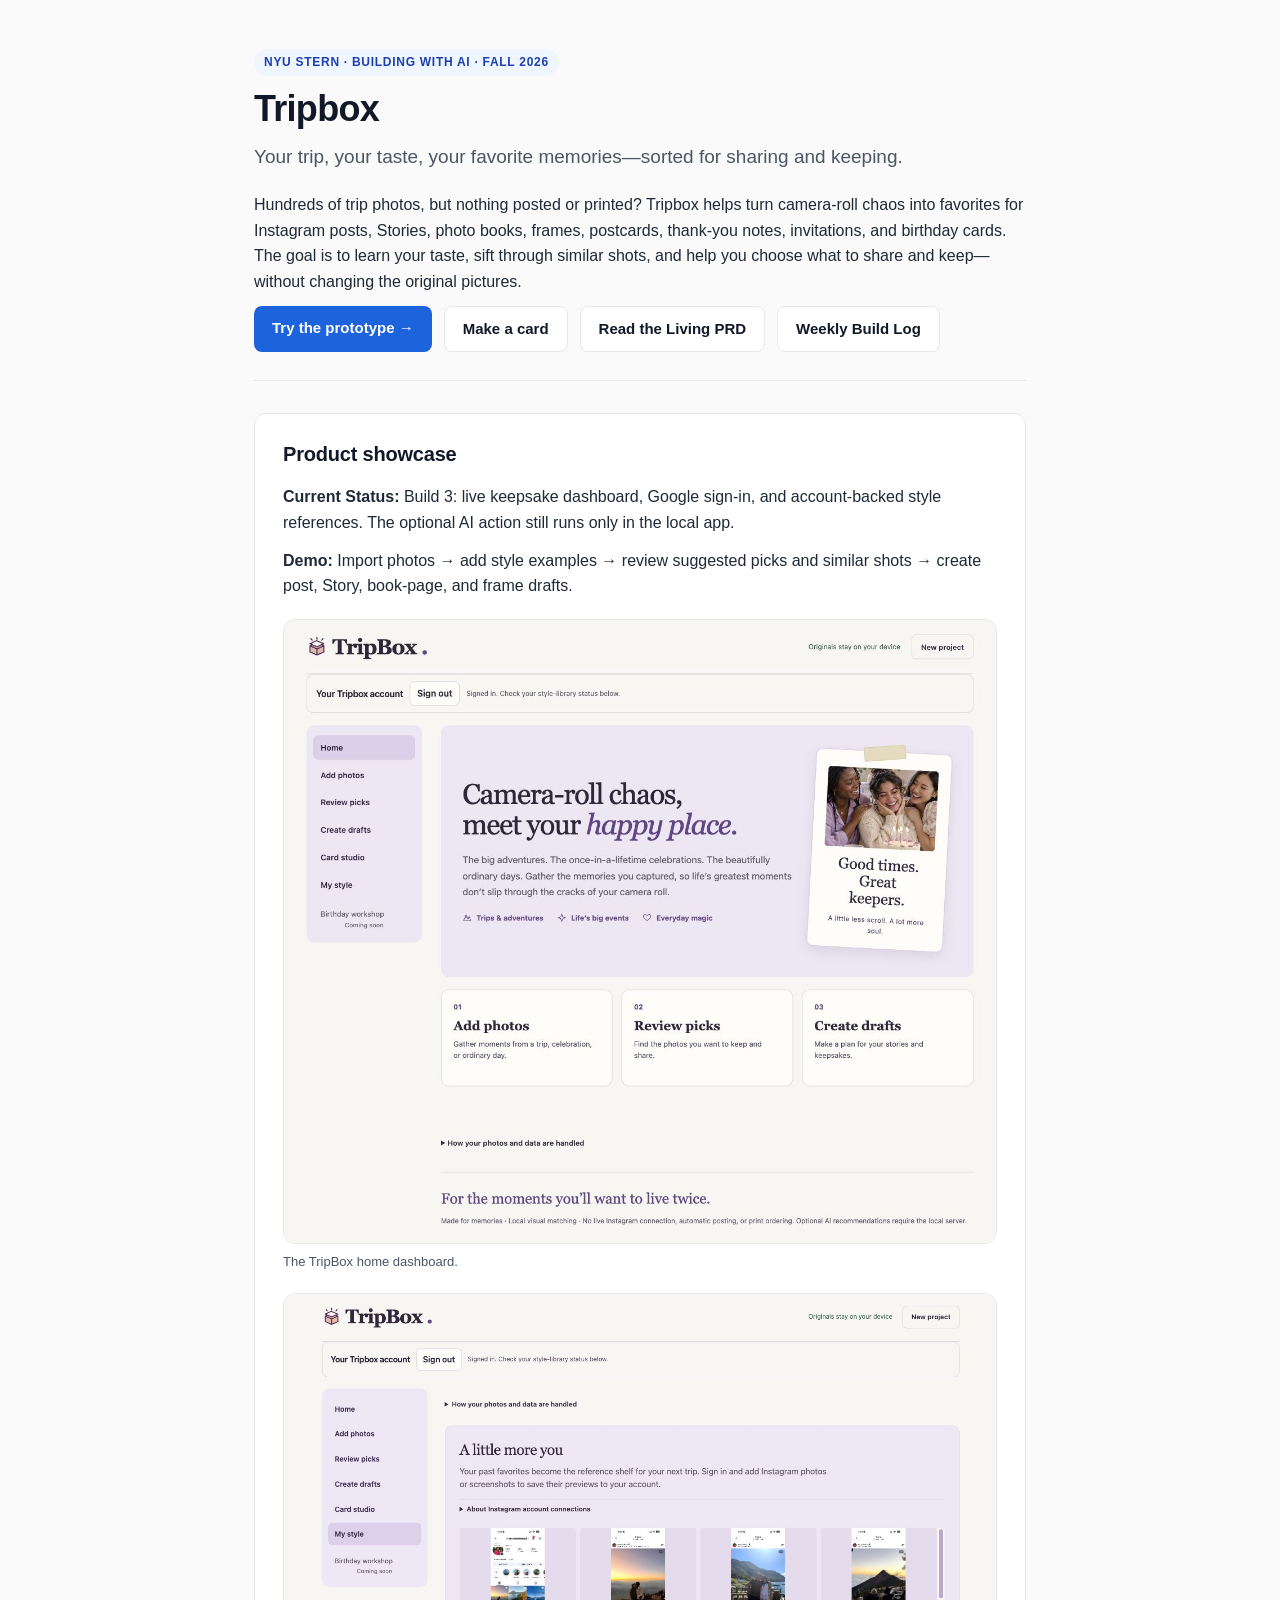
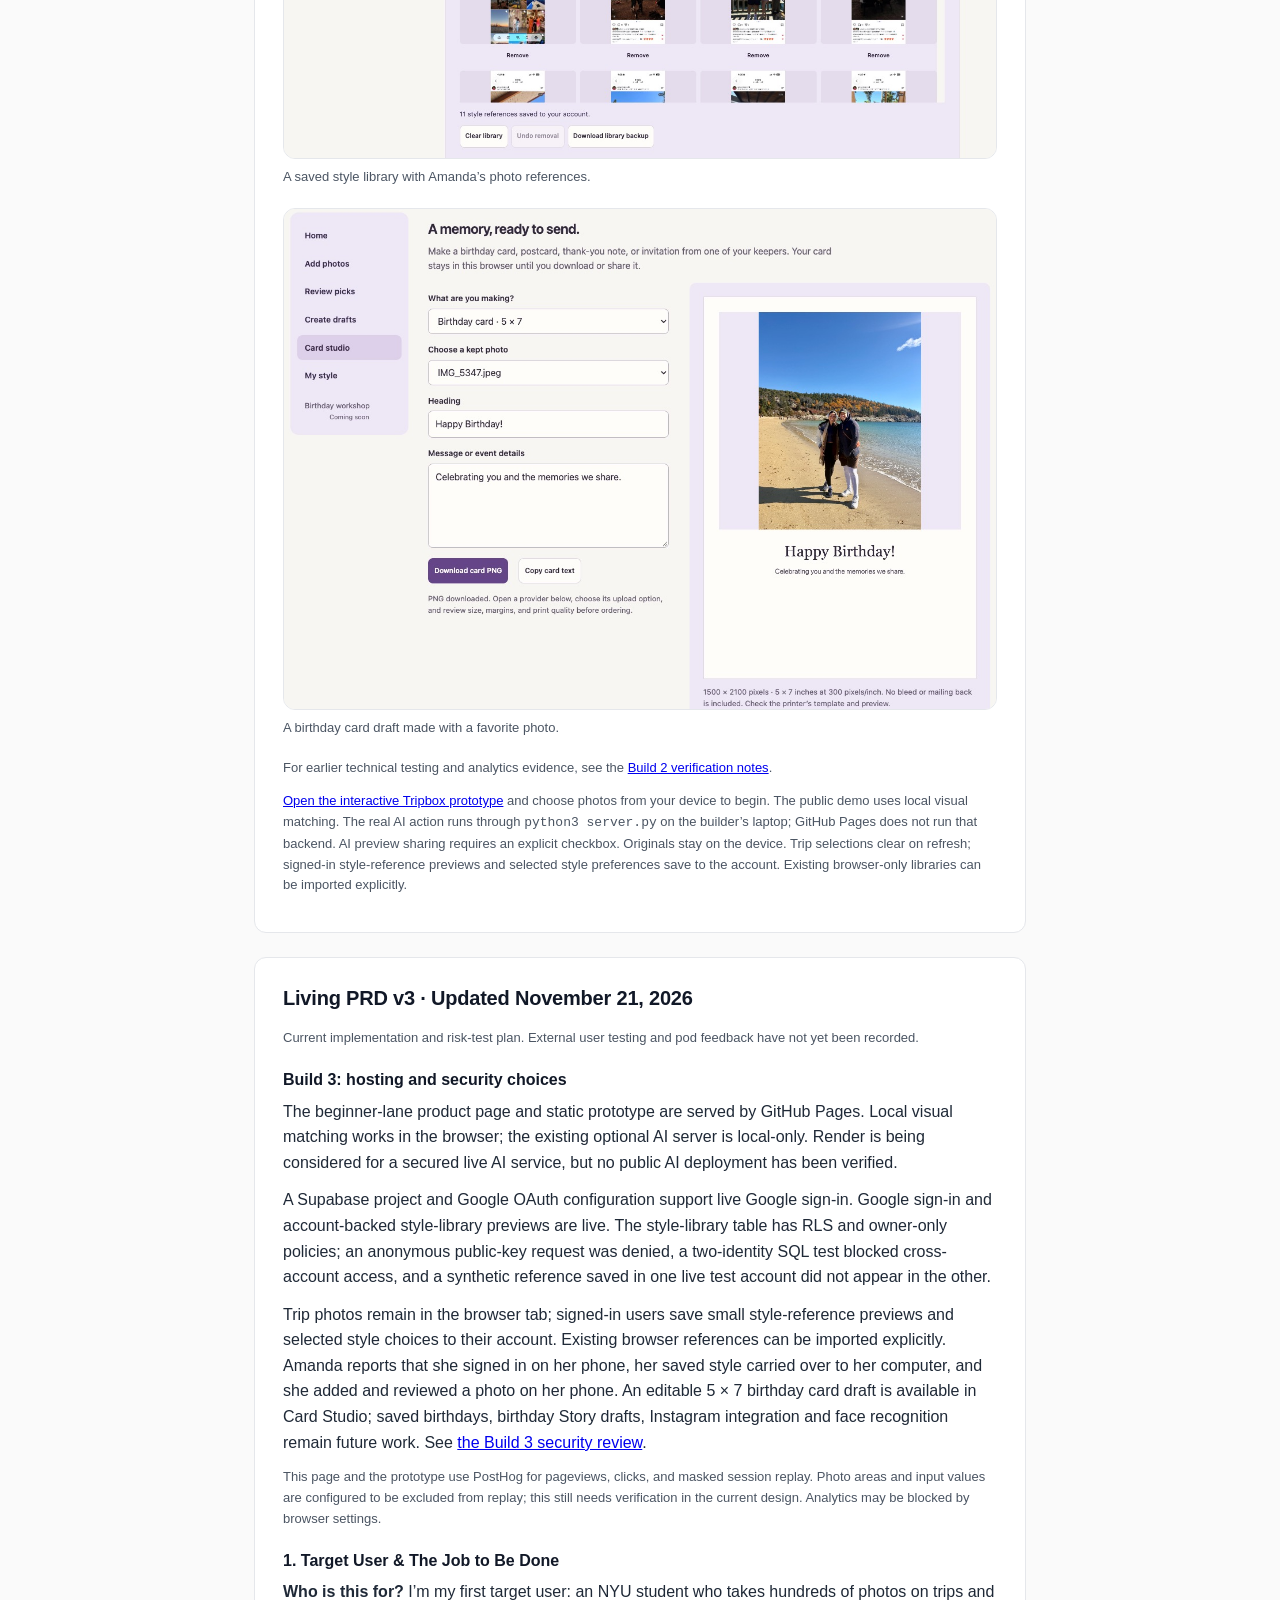
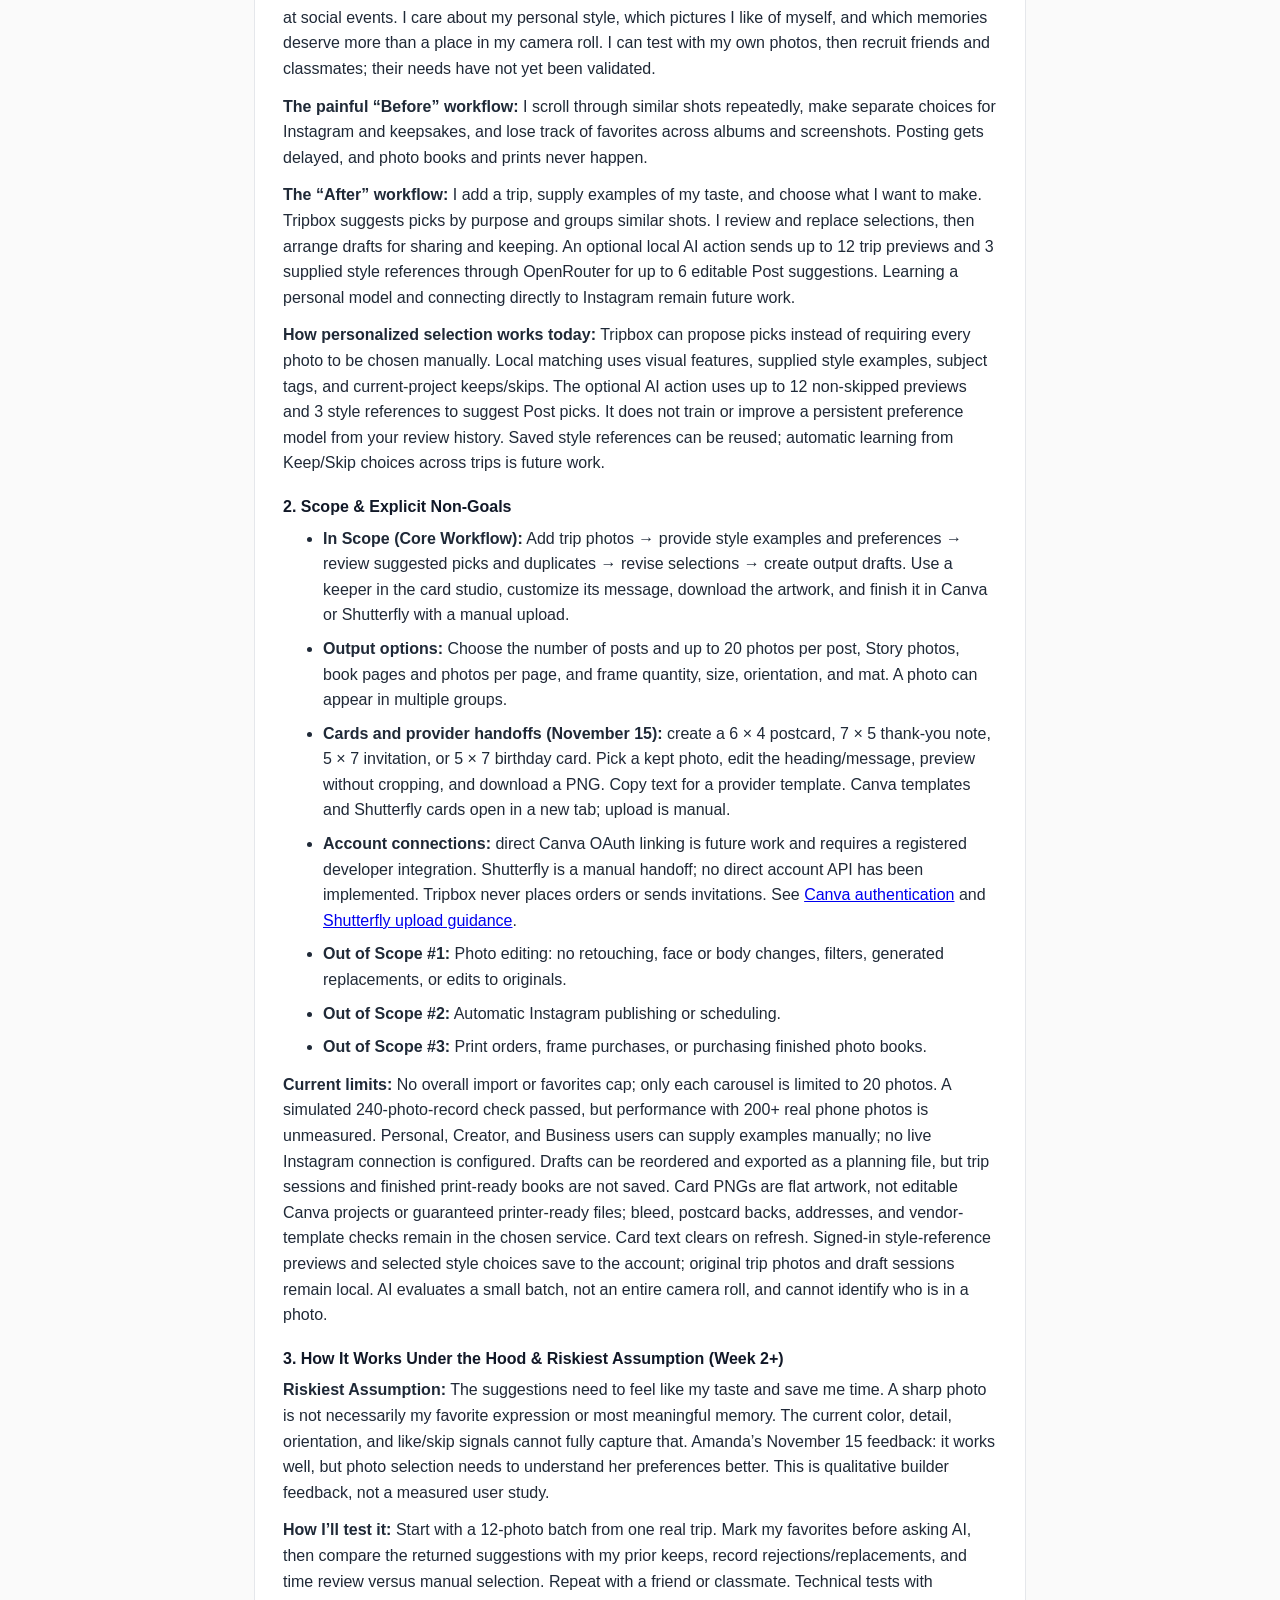
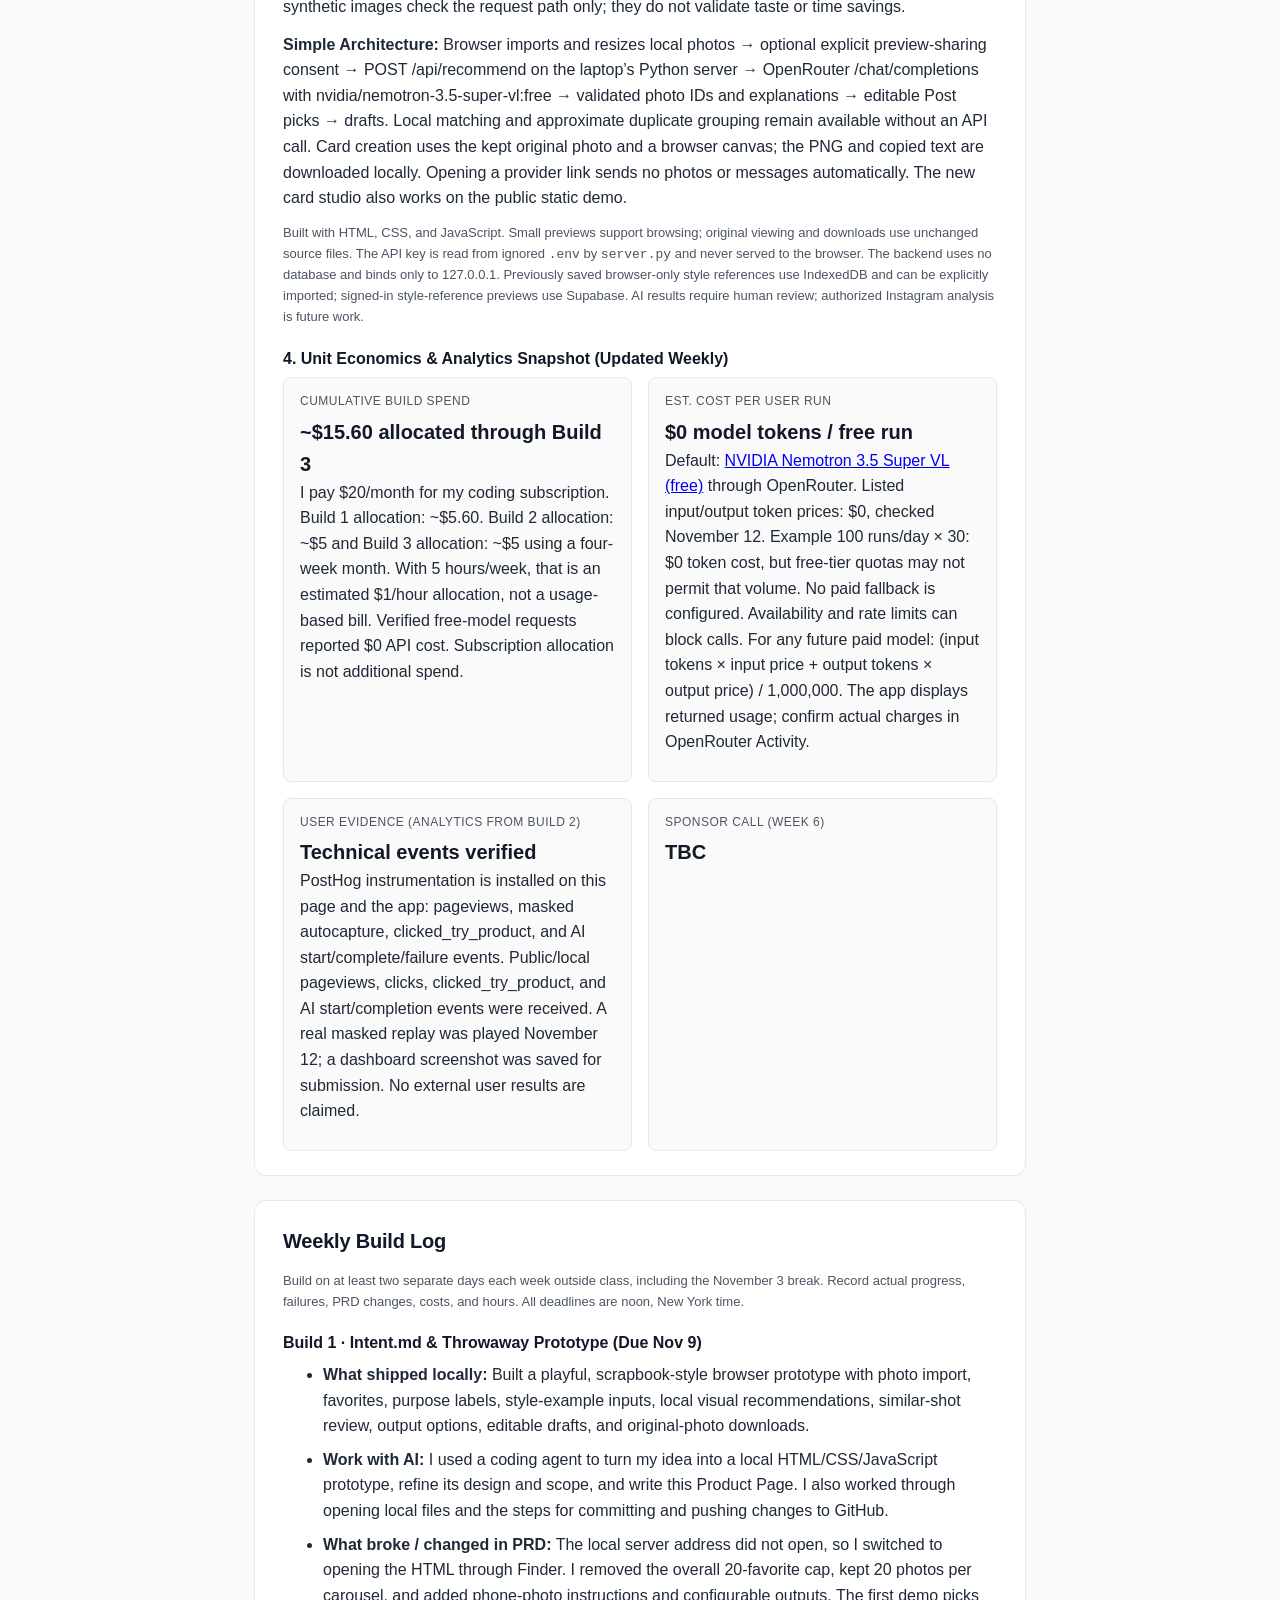
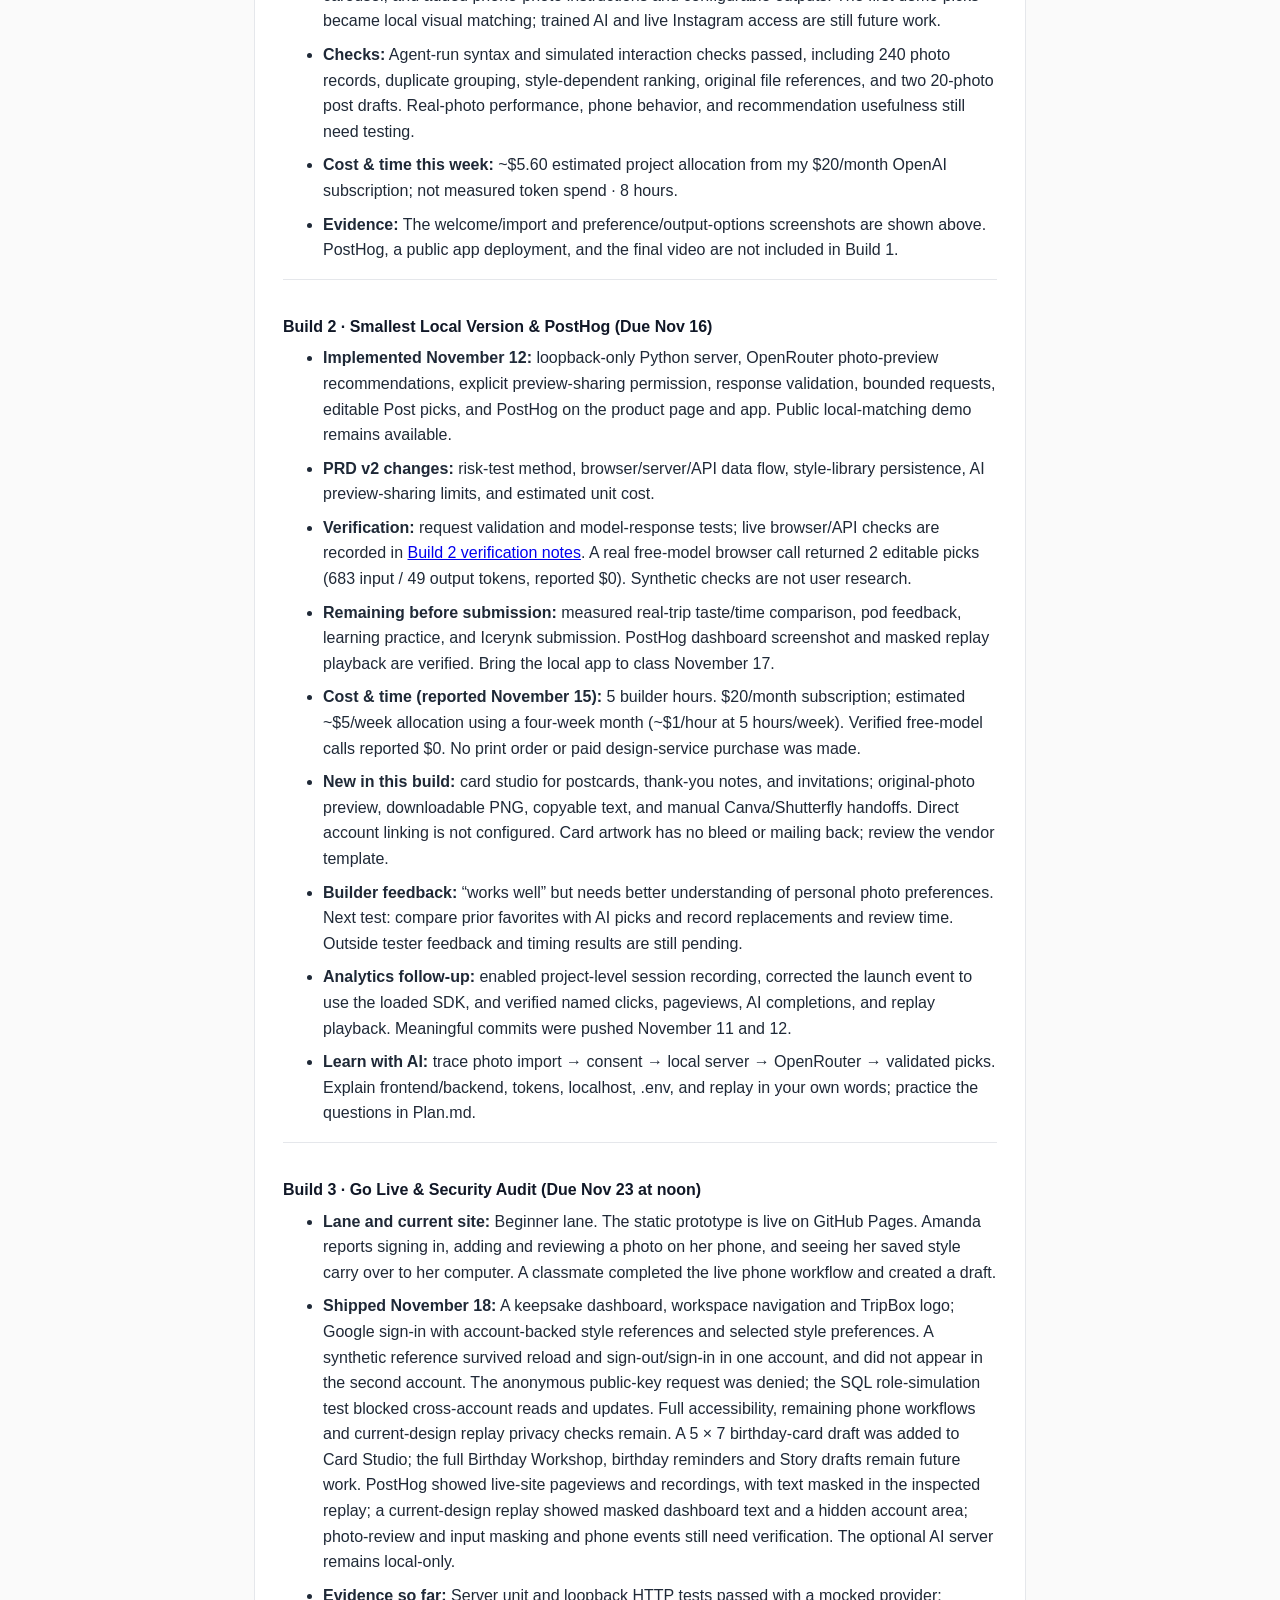
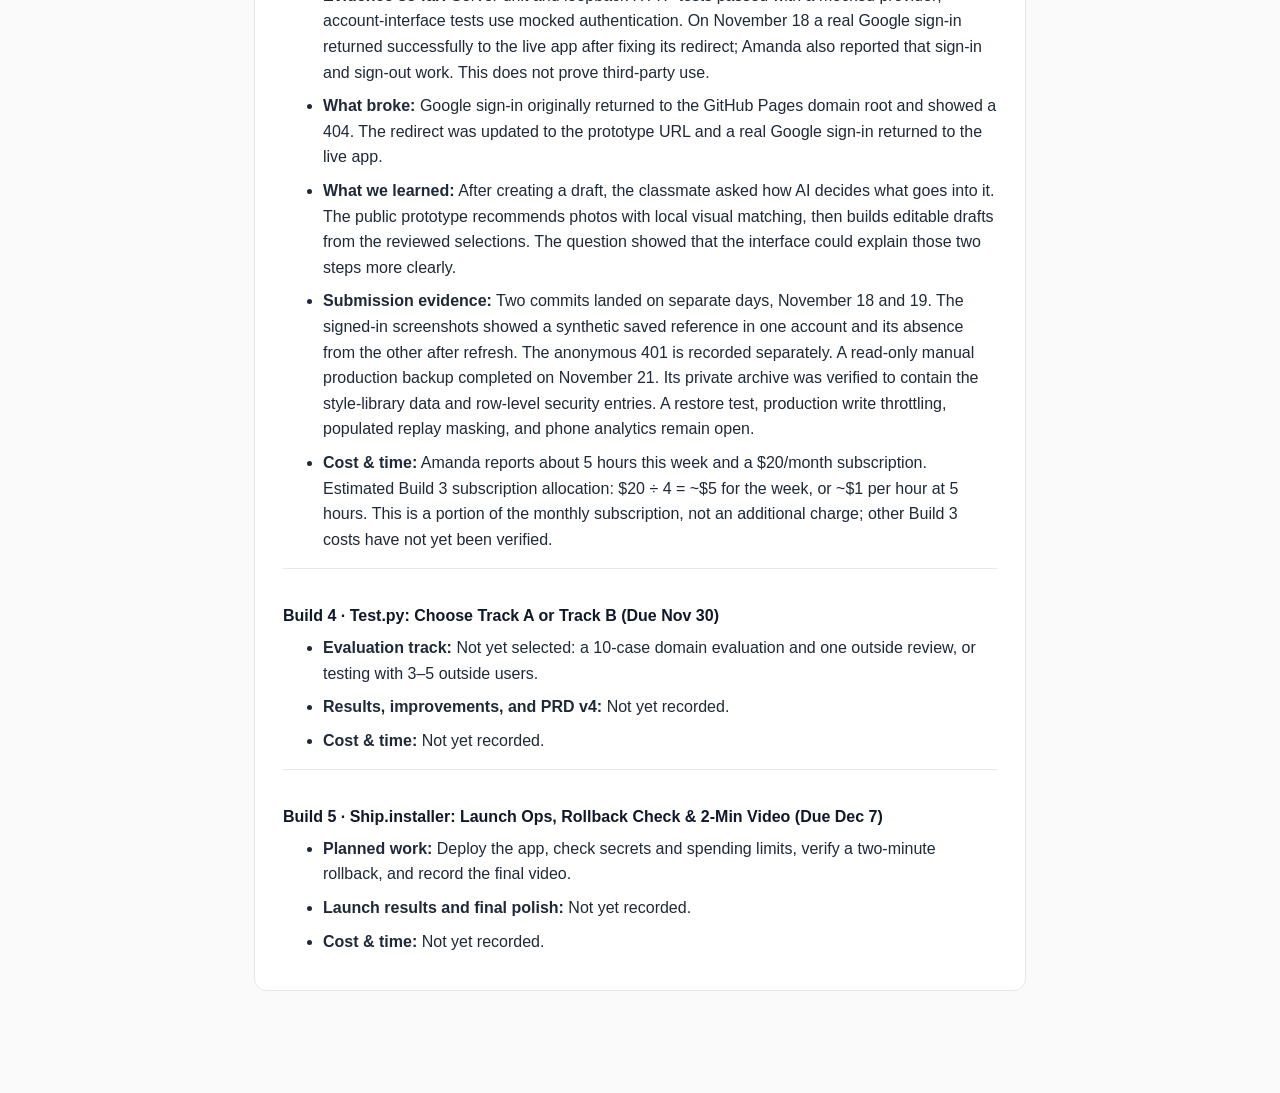
==== commit 913586f4: "Add verified production backup to Build 3 log" ====
--- a/docs/index.html
+++ b/docs/index.html
@@ -555,7 +555,7 @@
           <li><strong>Evidence so far:</strong> Server unit and loopback HTTP tests passed with a mocked provider; account-interface tests use mocked authentication. On November 18 a real Google sign-in returned successfully to the live app after fixing its redirect; Amanda also reported that sign-in and sign-out work. This does not prove third-party use.</li>
           <li><strong>What broke:</strong> Google sign-in originally returned to the GitHub Pages domain root and showed a 404. The redirect was updated to the prototype URL and a real Google sign-in returned to the live app.</li>
           <li><strong>What we learned:</strong> After creating a draft, the classmate asked how AI decides what goes into it. The public prototype recommends photos with local visual matching, then builds editable drafts from the reviewed selections. The question showed that the interface could explain those two steps more clearly.</li>
-          <li><strong>Submission evidence:</strong> Two commits landed on separate days, November 18 and 19. The signed-in screenshots showed a synthetic saved reference in one account and its absence from the other after refresh. The anonymous 401 is recorded separately. Production backup and write-frequency evidence, populated replay masking, and phone analytics remain open.</li>
+          <li><strong>Submission evidence:</strong> Two commits landed on separate days, November 18 and 19. The signed-in screenshots showed a synthetic saved reference in one account and its absence from the other after refresh. The anonymous 401 is recorded separately. A read-only manual production backup completed on November 21. Its private archive was verified to contain the style-library data and row-level security entries. A restore test, production write throttling, populated replay masking, and phone analytics remain open.</li>
           <li><strong>Cost &amp; time:</strong> Amanda reports about 5 hours this week and a $20/month subscription. Estimated Build 3 subscription allocation: $20 ÷ 4 = ~$5 for the week, or ~$1 per hour at 5 hours. This is a portion of the monthly subscription, not an additional charge; other Build 3 costs have not yet been verified.</li>
         </ul>
       </div>
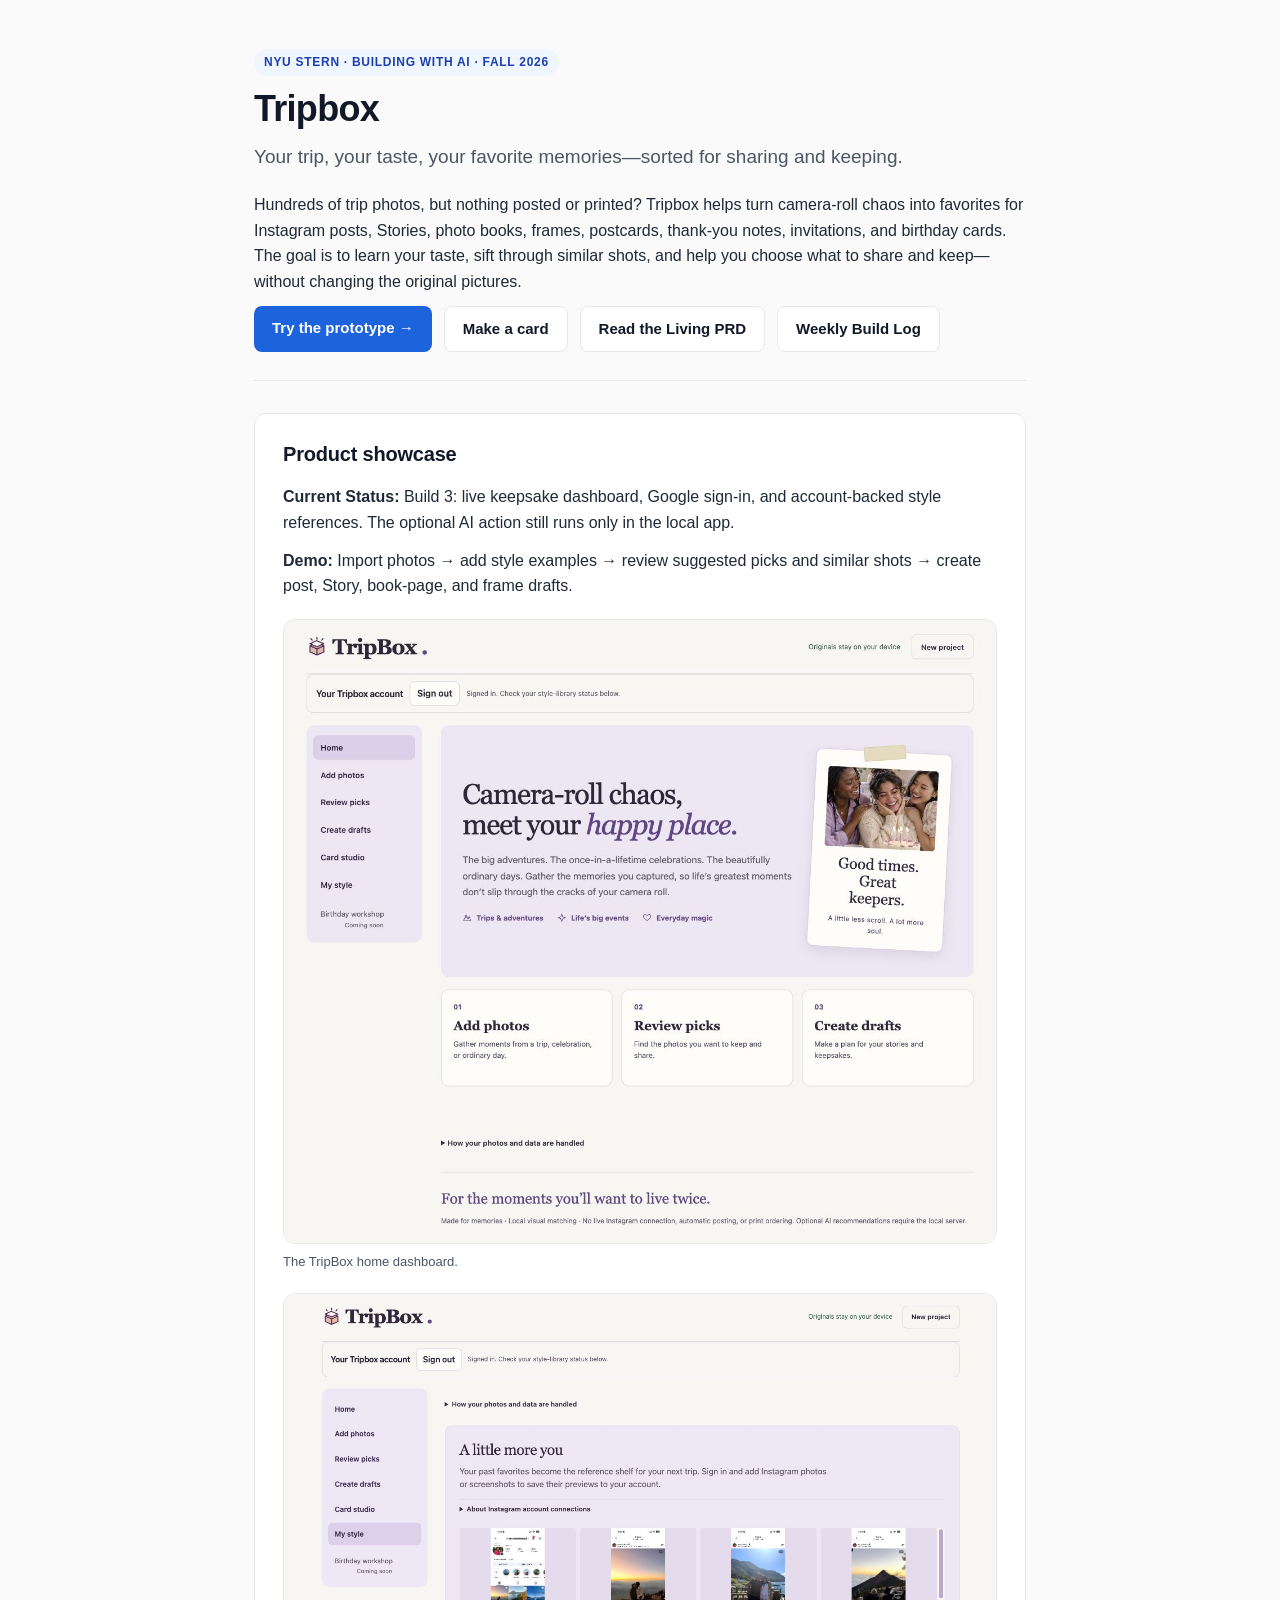
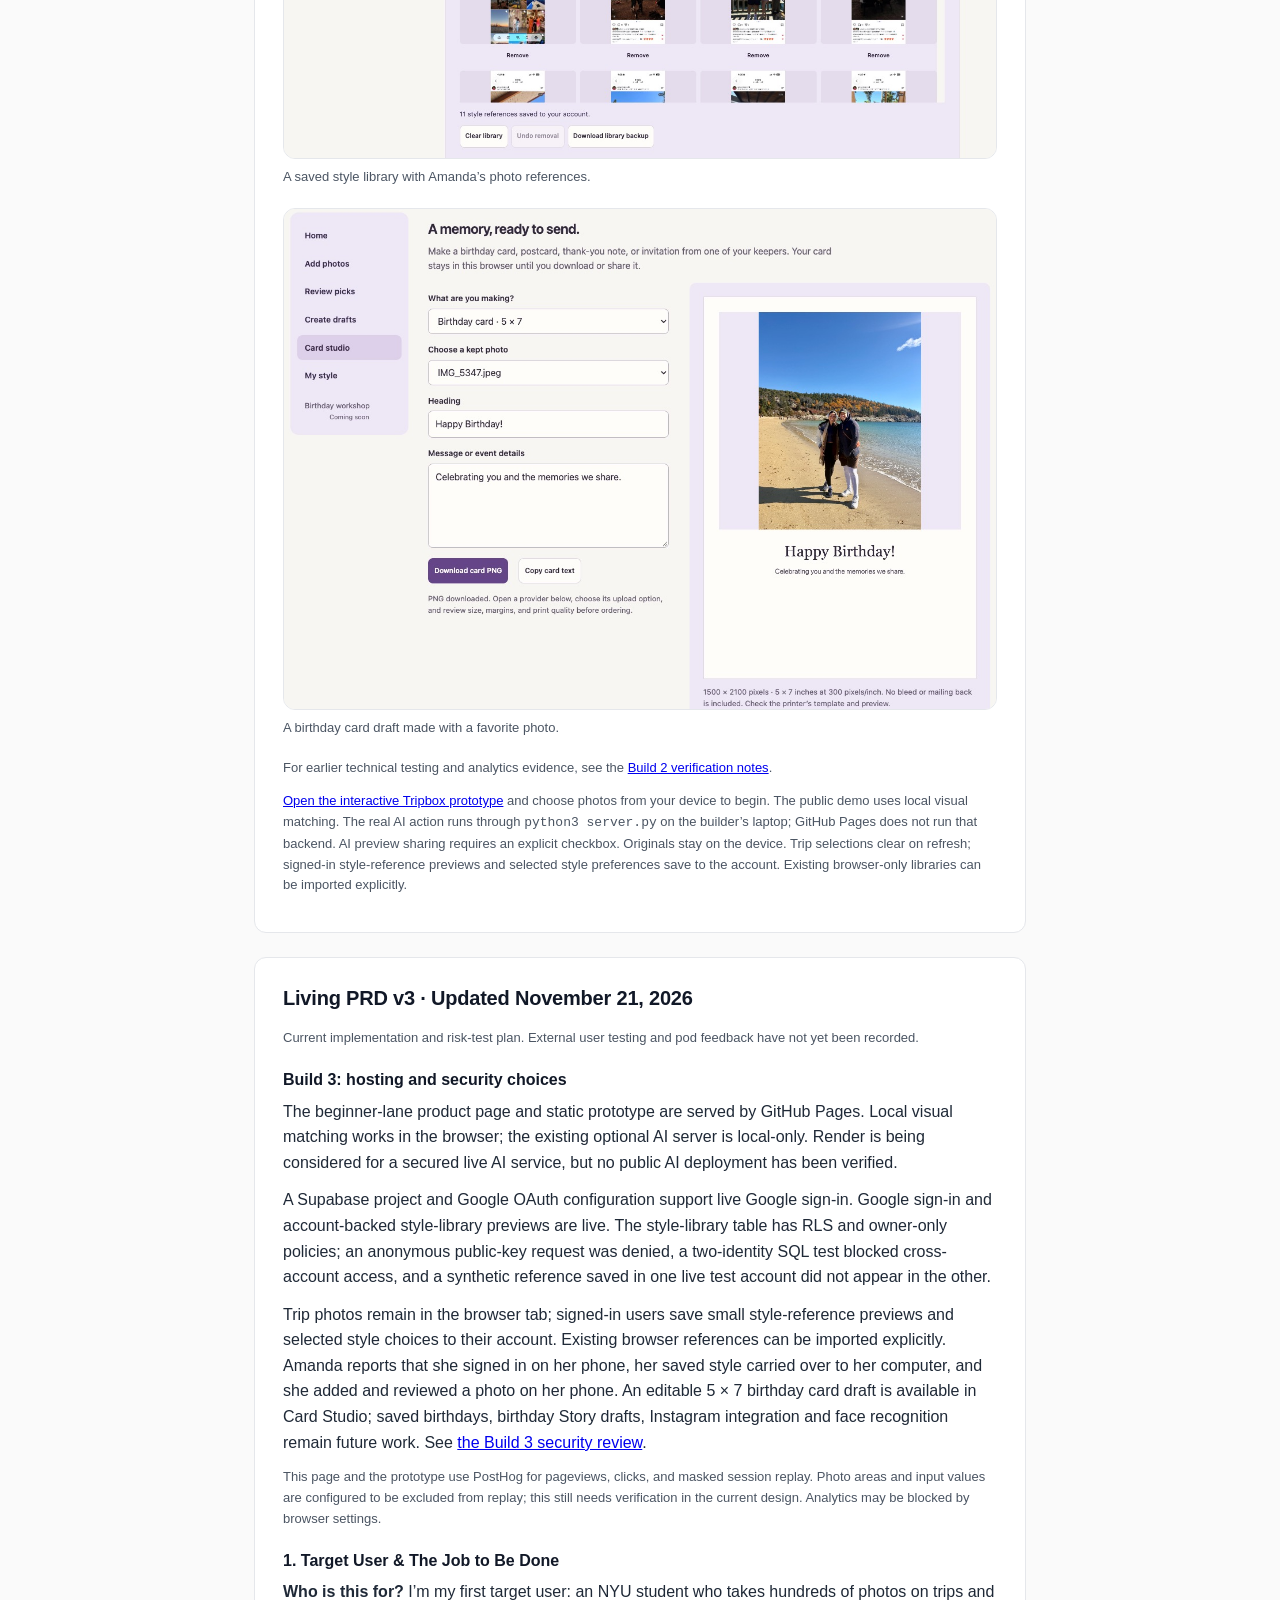
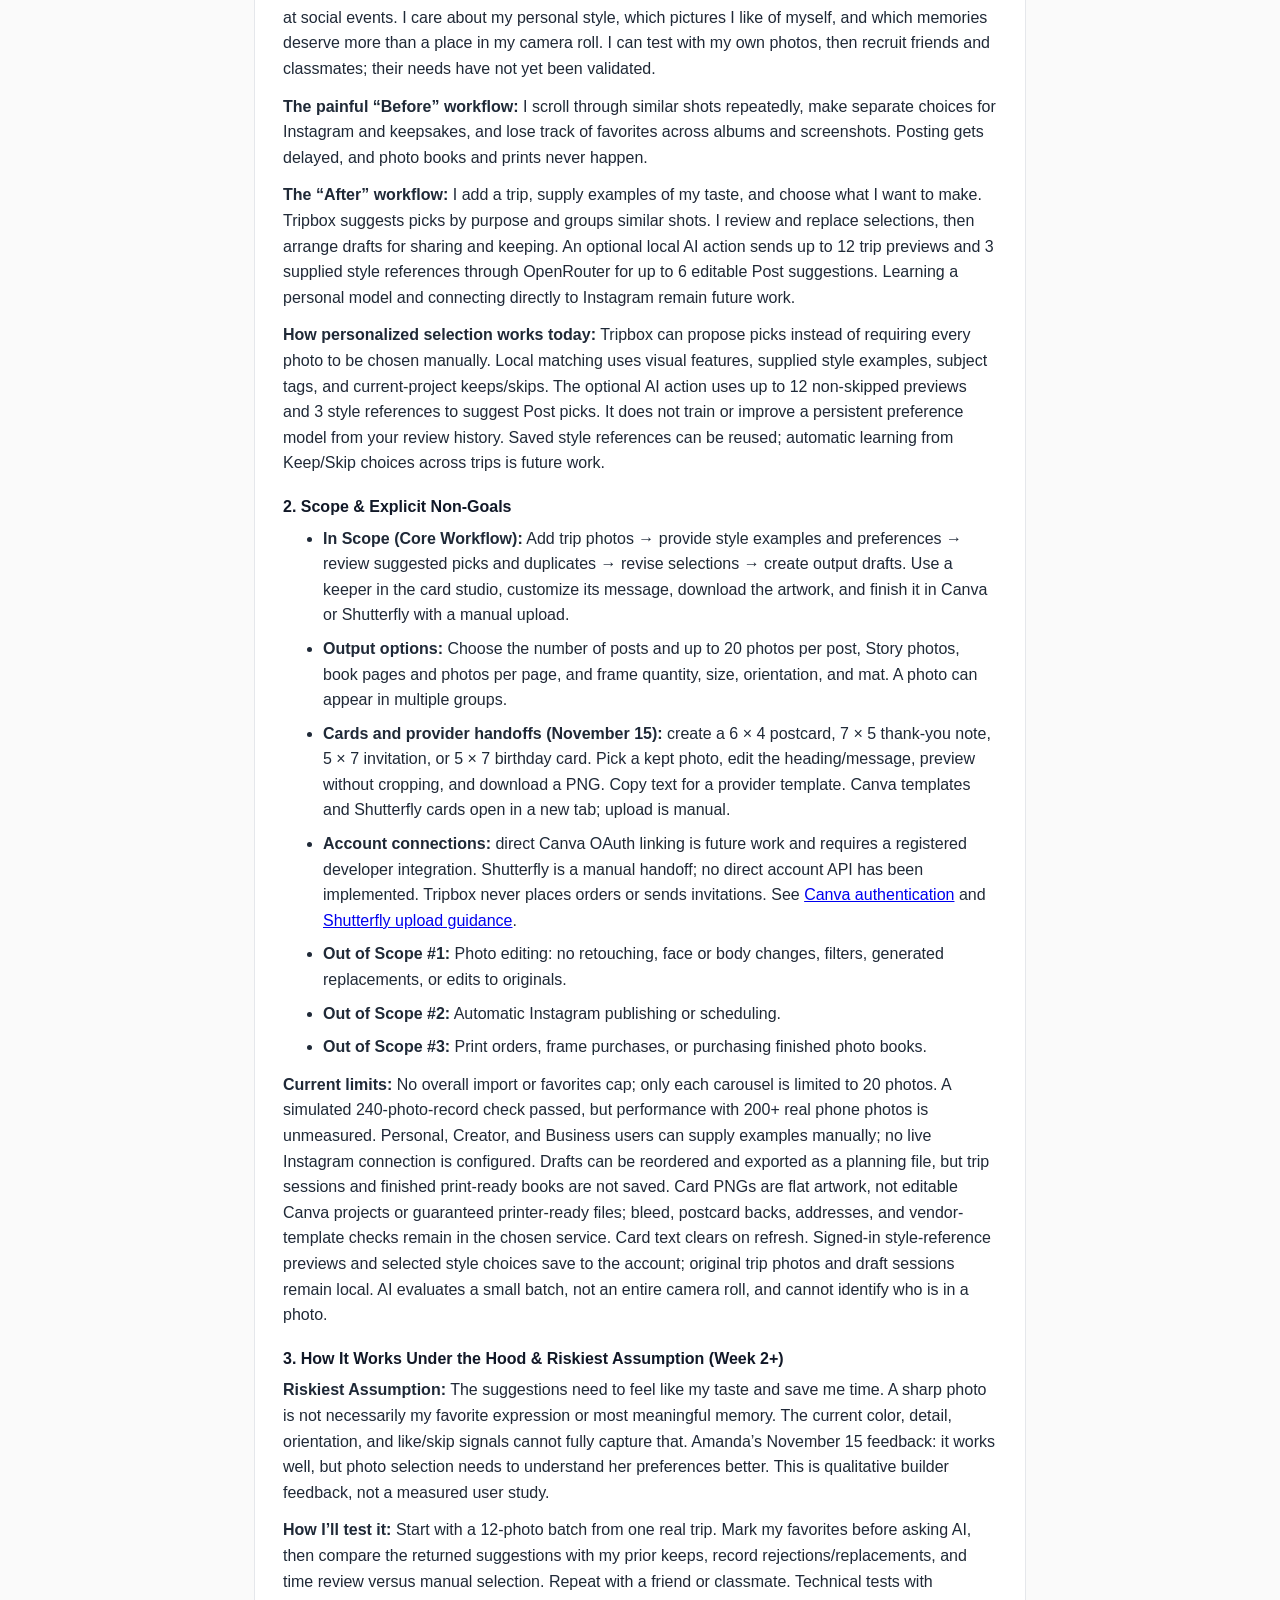
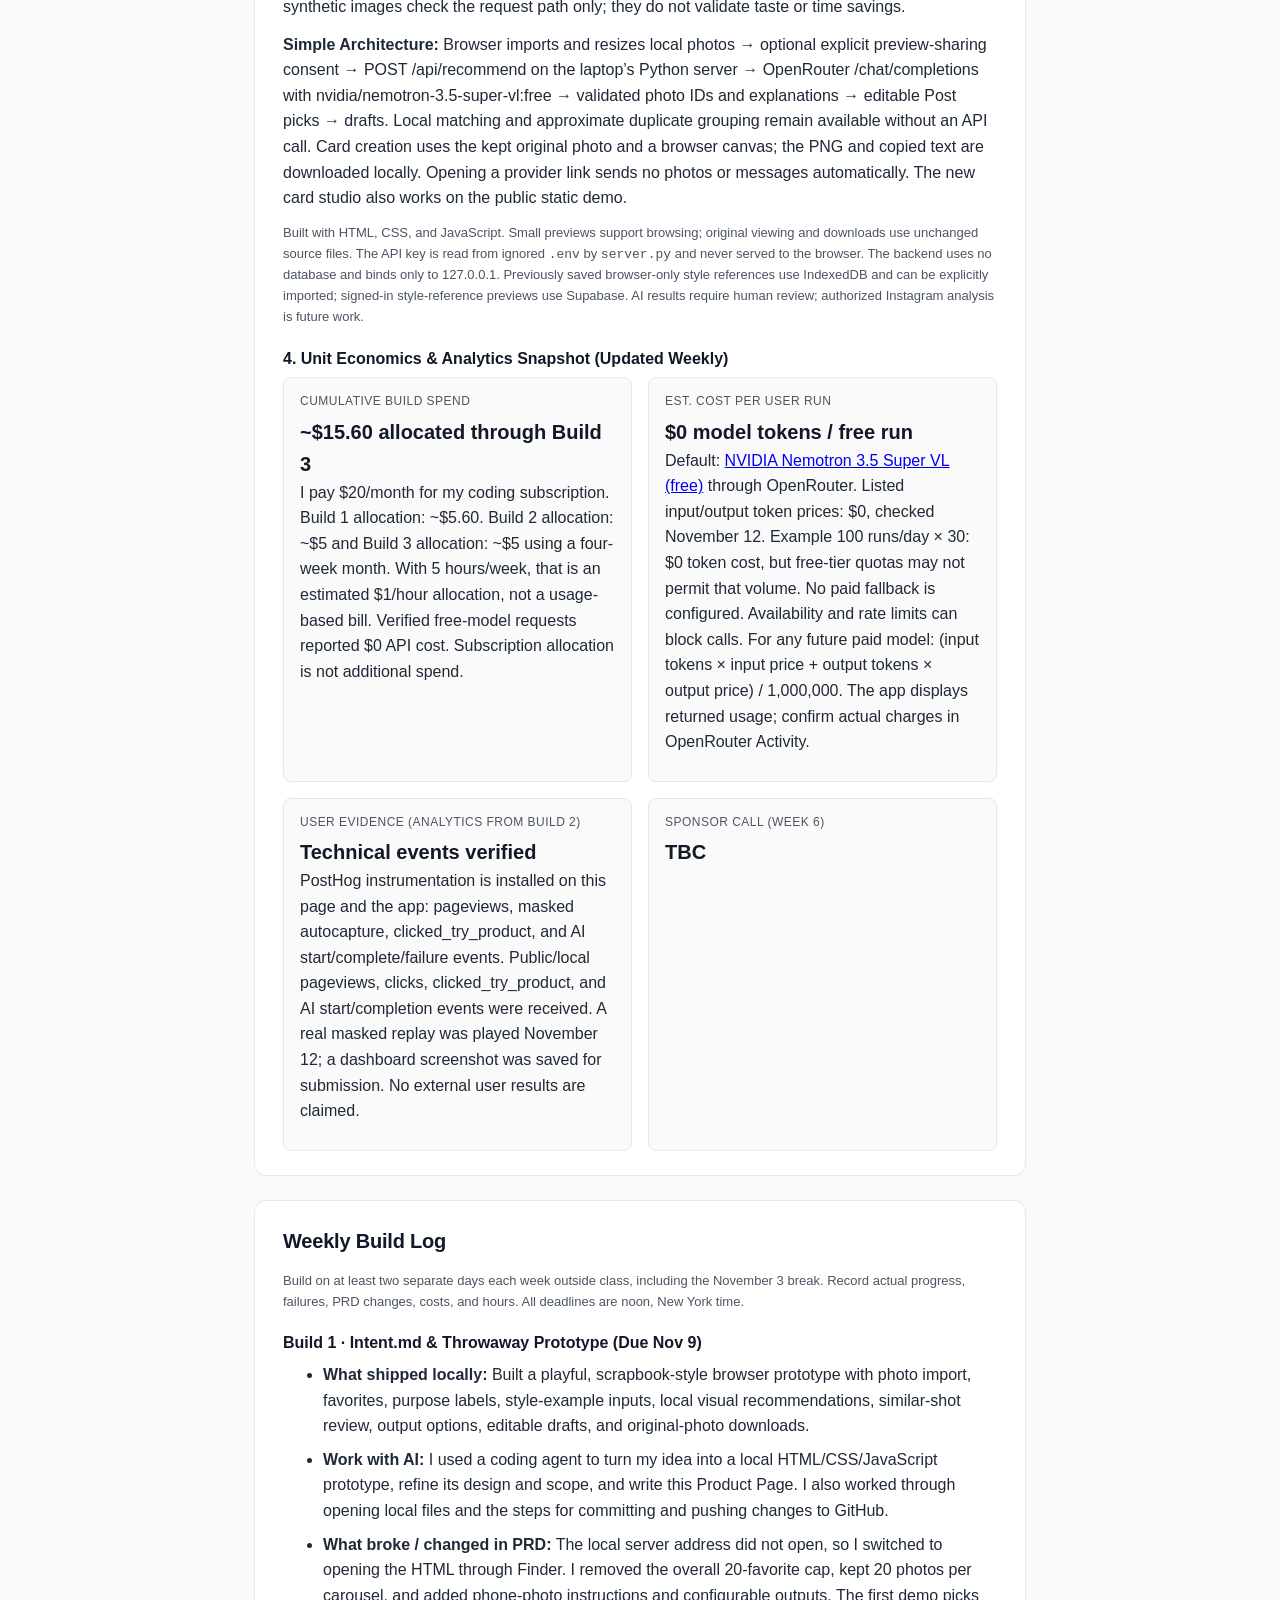
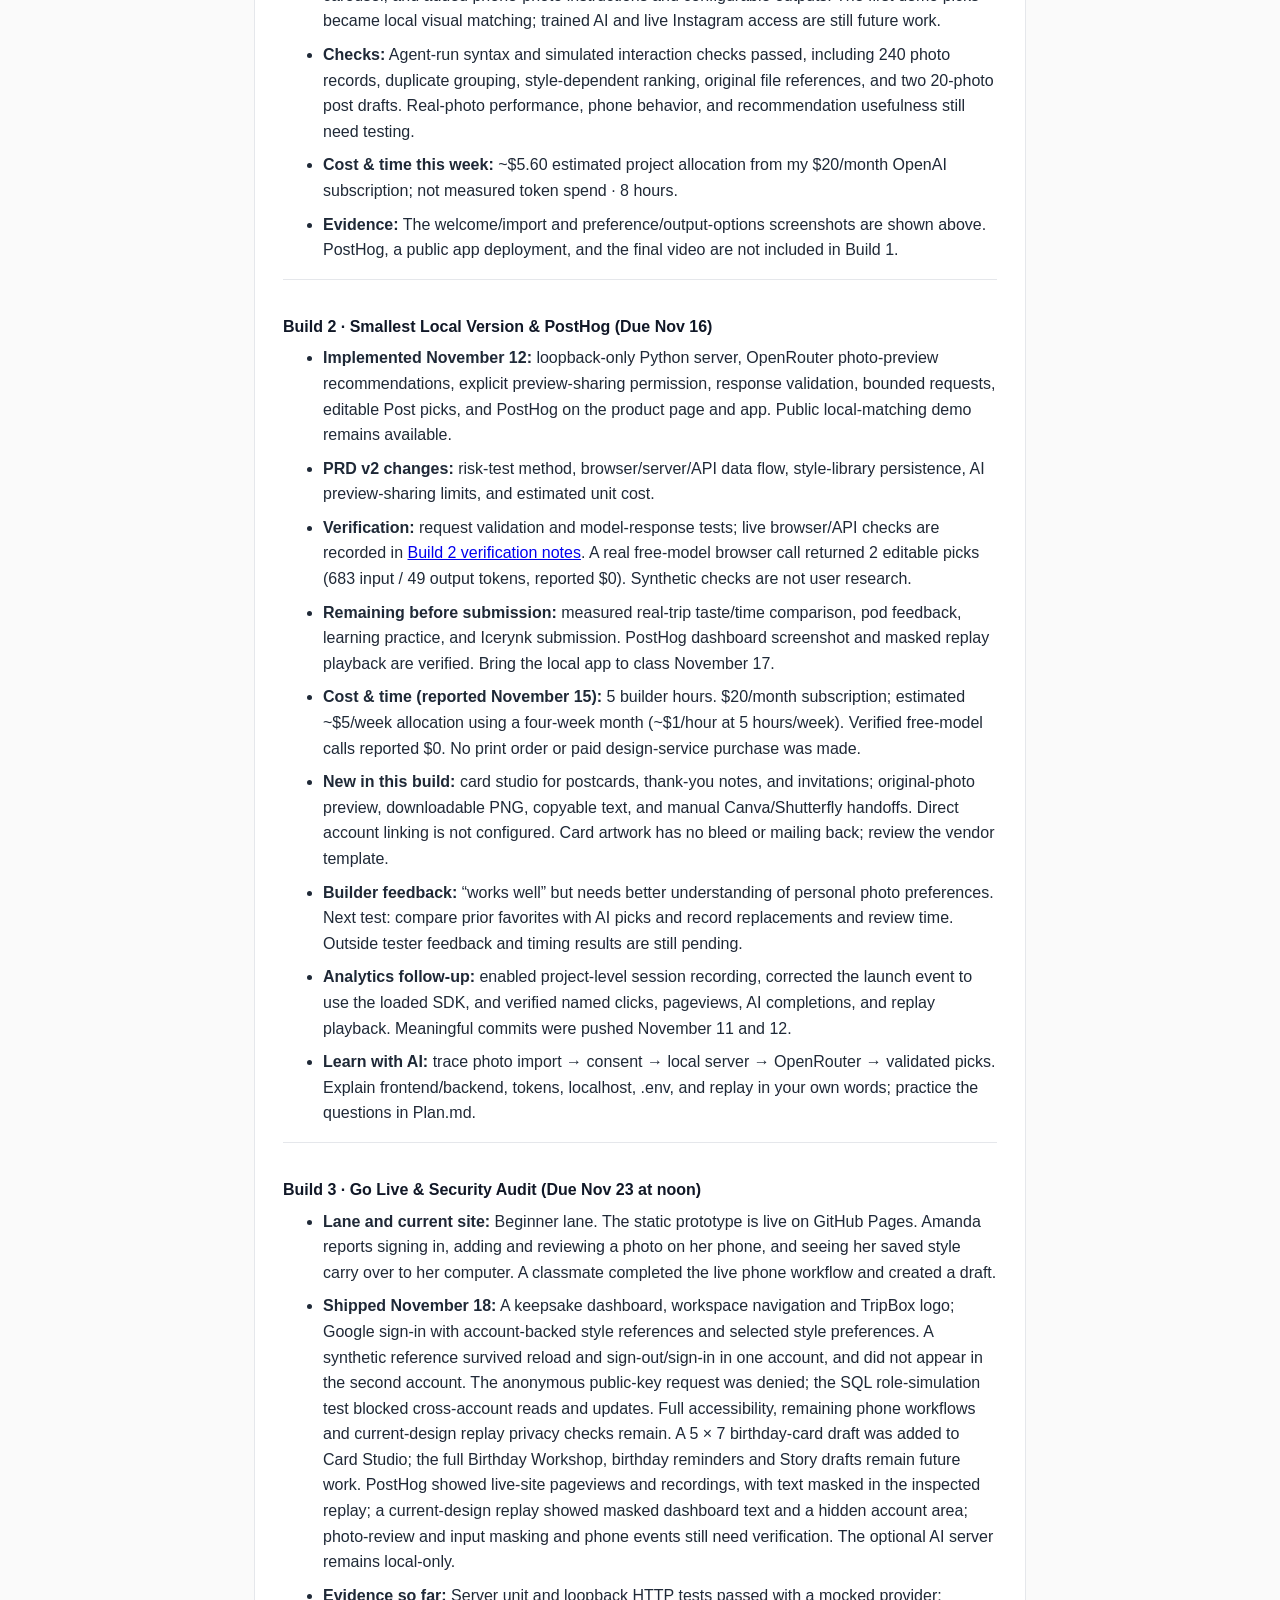
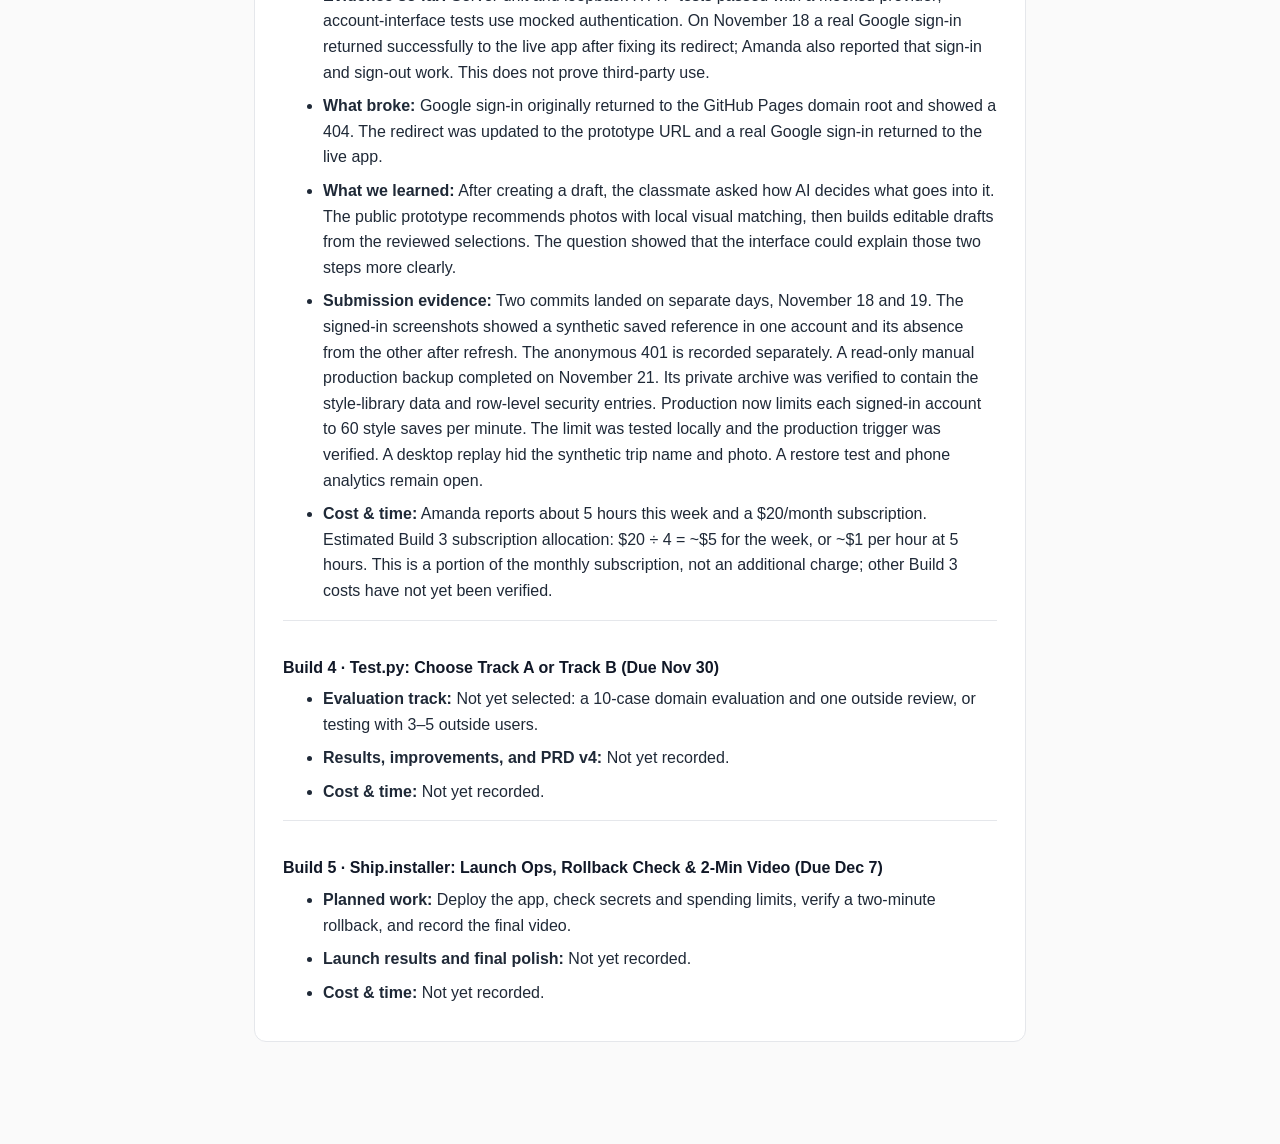
==== commit 65dacbb2: "Record write-limit and desktop replay checks" ====
--- a/docs/index.html
+++ b/docs/index.html
@@ -555,7 +555,7 @@
           <li><strong>Evidence so far:</strong> Server unit and loopback HTTP tests passed with a mocked provider; account-interface tests use mocked authentication. On November 18 a real Google sign-in returned successfully to the live app after fixing its redirect; Amanda also reported that sign-in and sign-out work. This does not prove third-party use.</li>
           <li><strong>What broke:</strong> Google sign-in originally returned to the GitHub Pages domain root and showed a 404. The redirect was updated to the prototype URL and a real Google sign-in returned to the live app.</li>
           <li><strong>What we learned:</strong> After creating a draft, the classmate asked how AI decides what goes into it. The public prototype recommends photos with local visual matching, then builds editable drafts from the reviewed selections. The question showed that the interface could explain those two steps more clearly.</li>
-          <li><strong>Submission evidence:</strong> Two commits landed on separate days, November 18 and 19. The signed-in screenshots showed a synthetic saved reference in one account and its absence from the other after refresh. The anonymous 401 is recorded separately. A read-only manual production backup completed on November 21. Its private archive was verified to contain the style-library data and row-level security entries. A restore test, production write throttling, populated replay masking, and phone analytics remain open.</li>
+          <li><strong>Submission evidence:</strong> Two commits landed on separate days, November 18 and 19. The signed-in screenshots showed a synthetic saved reference in one account and its absence from the other after refresh. The anonymous 401 is recorded separately. A read-only manual production backup completed on November 21. Its private archive was verified to contain the style-library data and row-level security entries. Production now limits each signed-in account to 60 style saves per minute. The limit was tested locally and the production trigger was verified. A desktop replay hid the synthetic trip name and photo. A restore test and phone analytics remain open.</li>
           <li><strong>Cost &amp; time:</strong> Amanda reports about 5 hours this week and a $20/month subscription. Estimated Build 3 subscription allocation: $20 ÷ 4 = ~$5 for the week, or ~$1 per hour at 5 hours. This is a portion of the monthly subscription, not an additional charge; other Build 3 costs have not yet been verified.</li>
         </ul>
       </div>
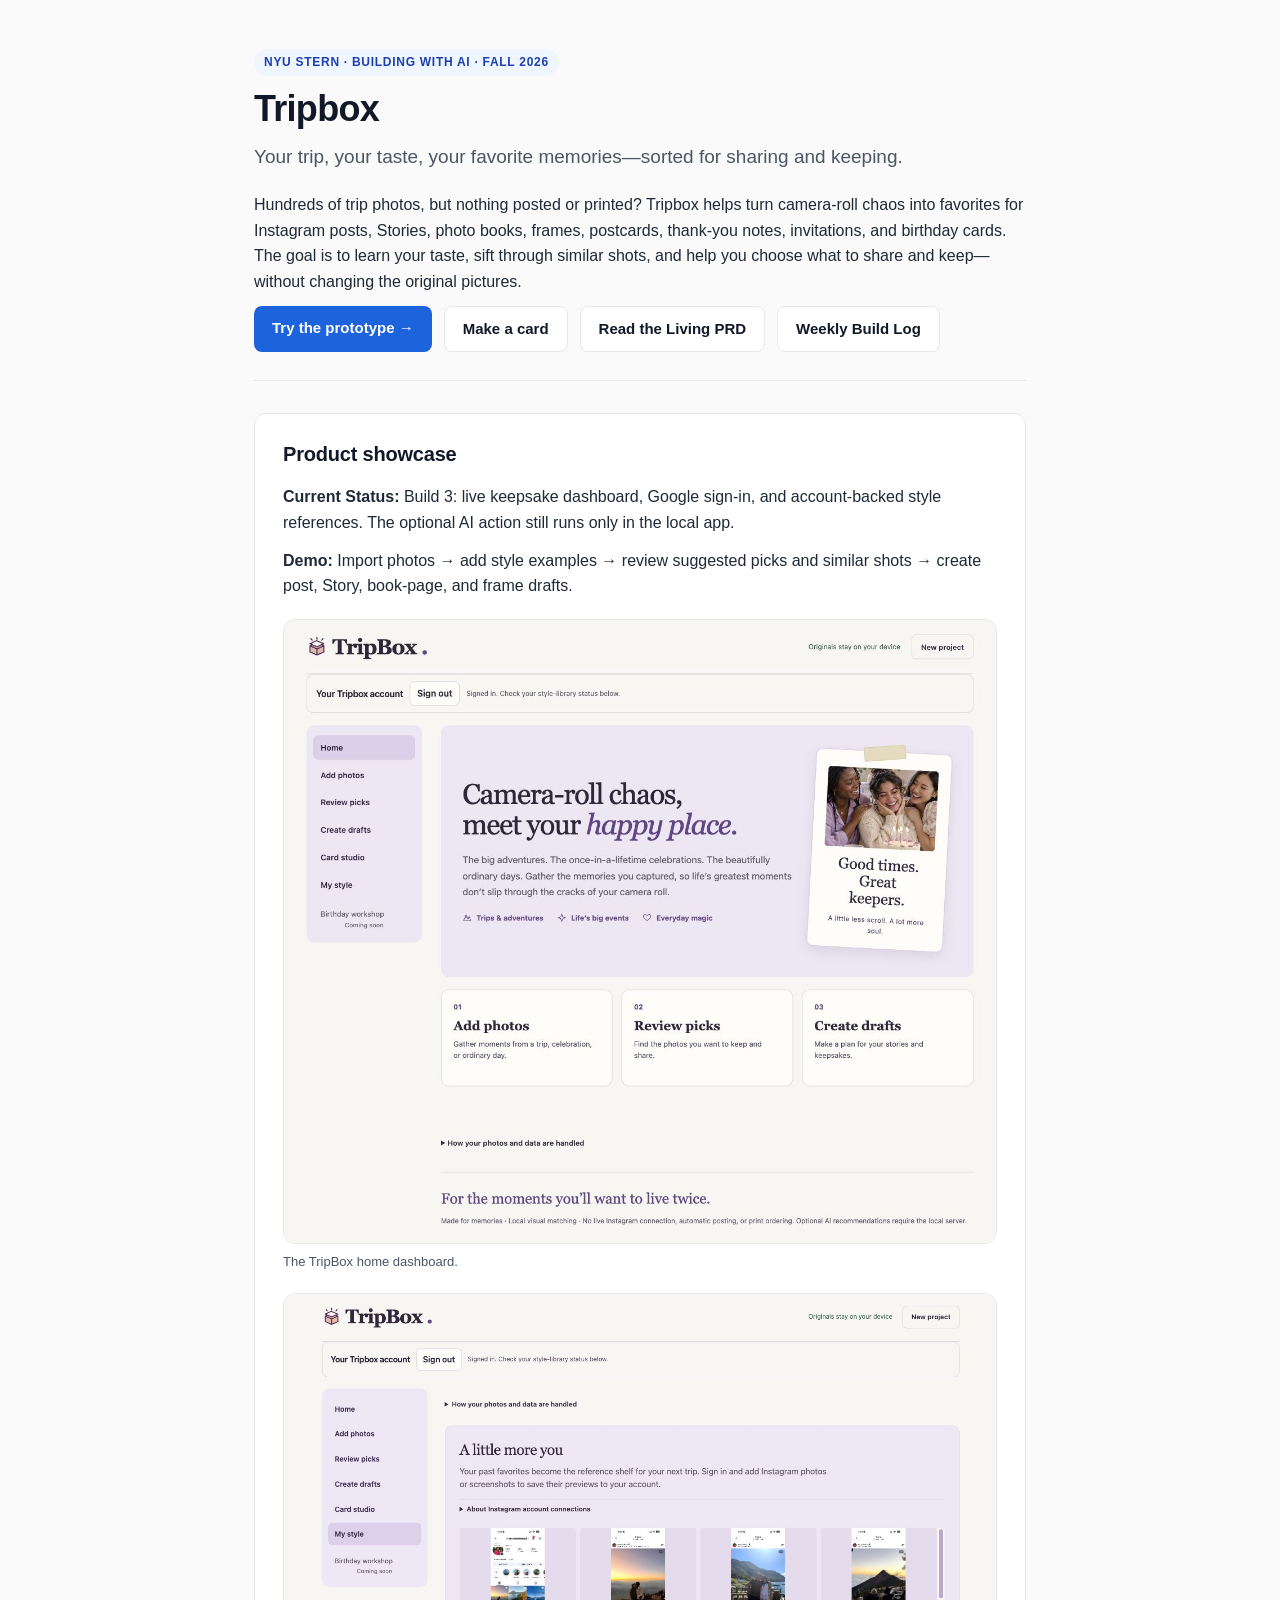
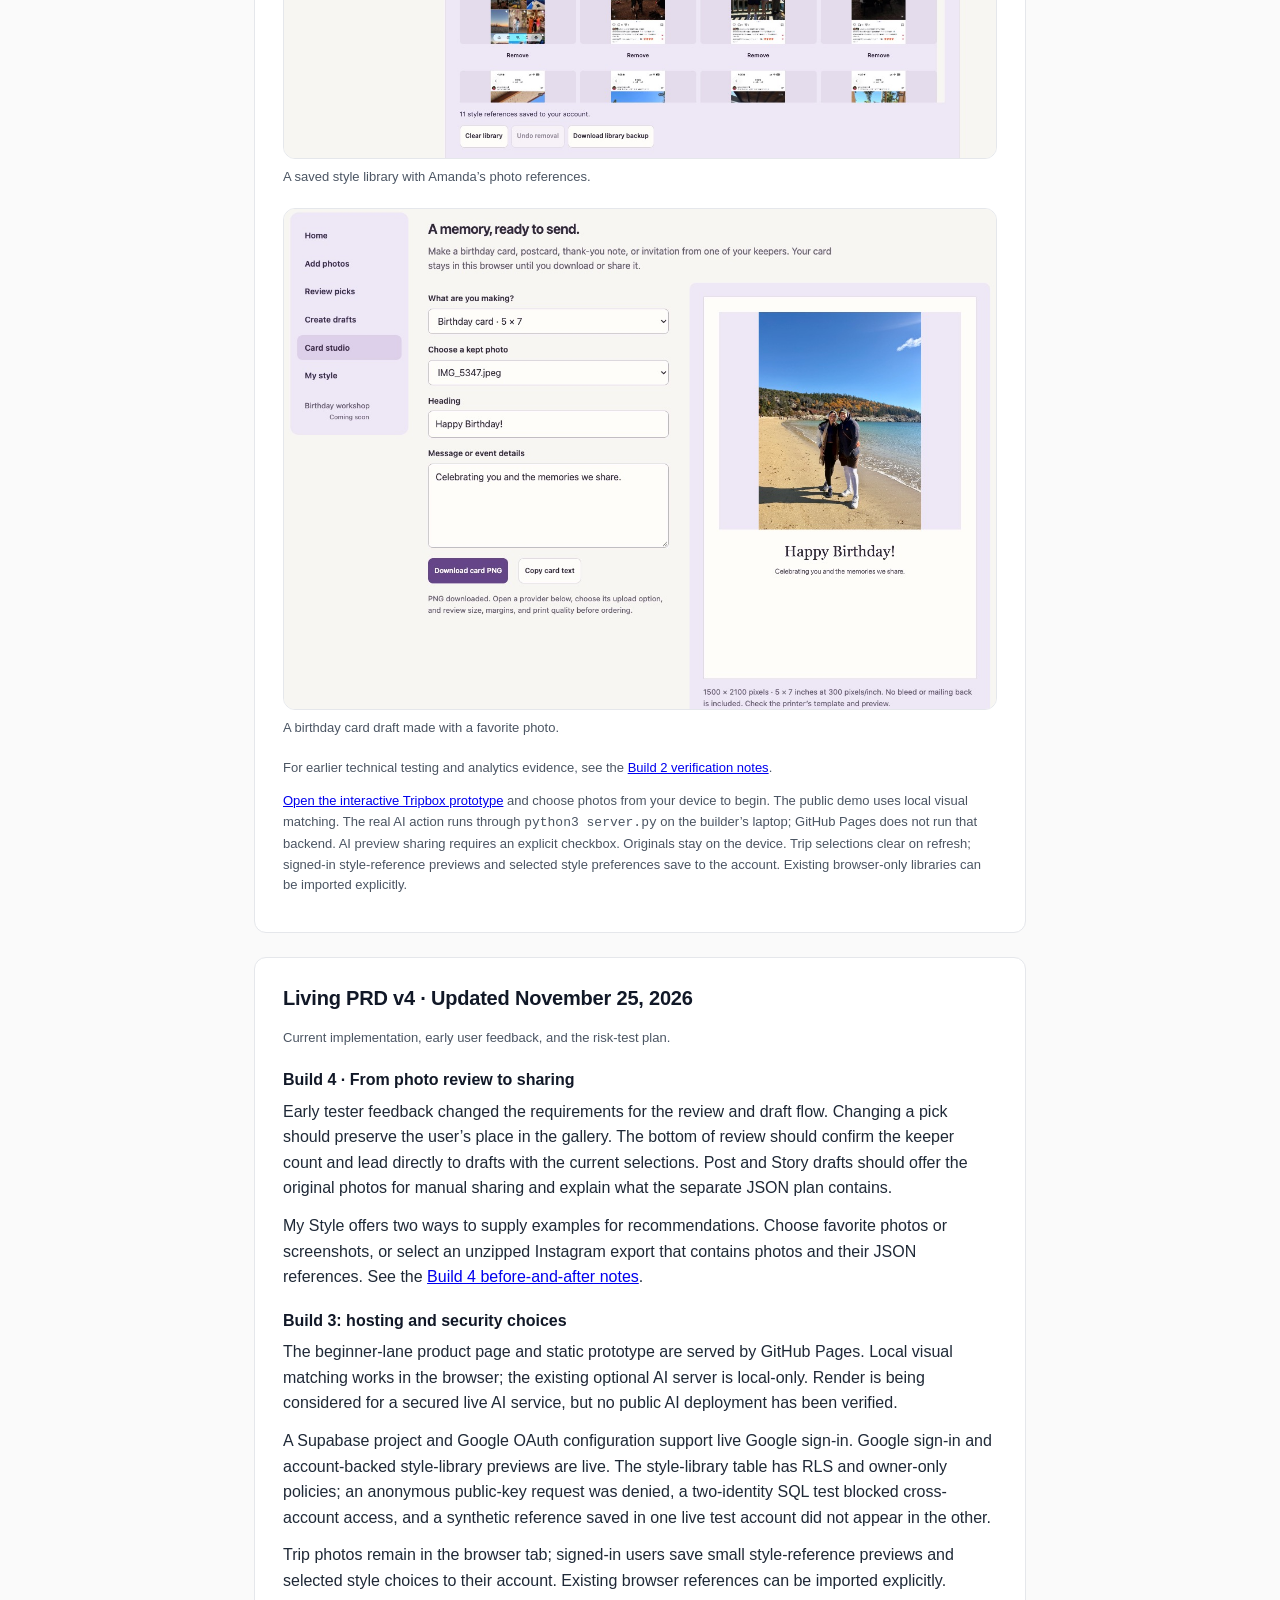
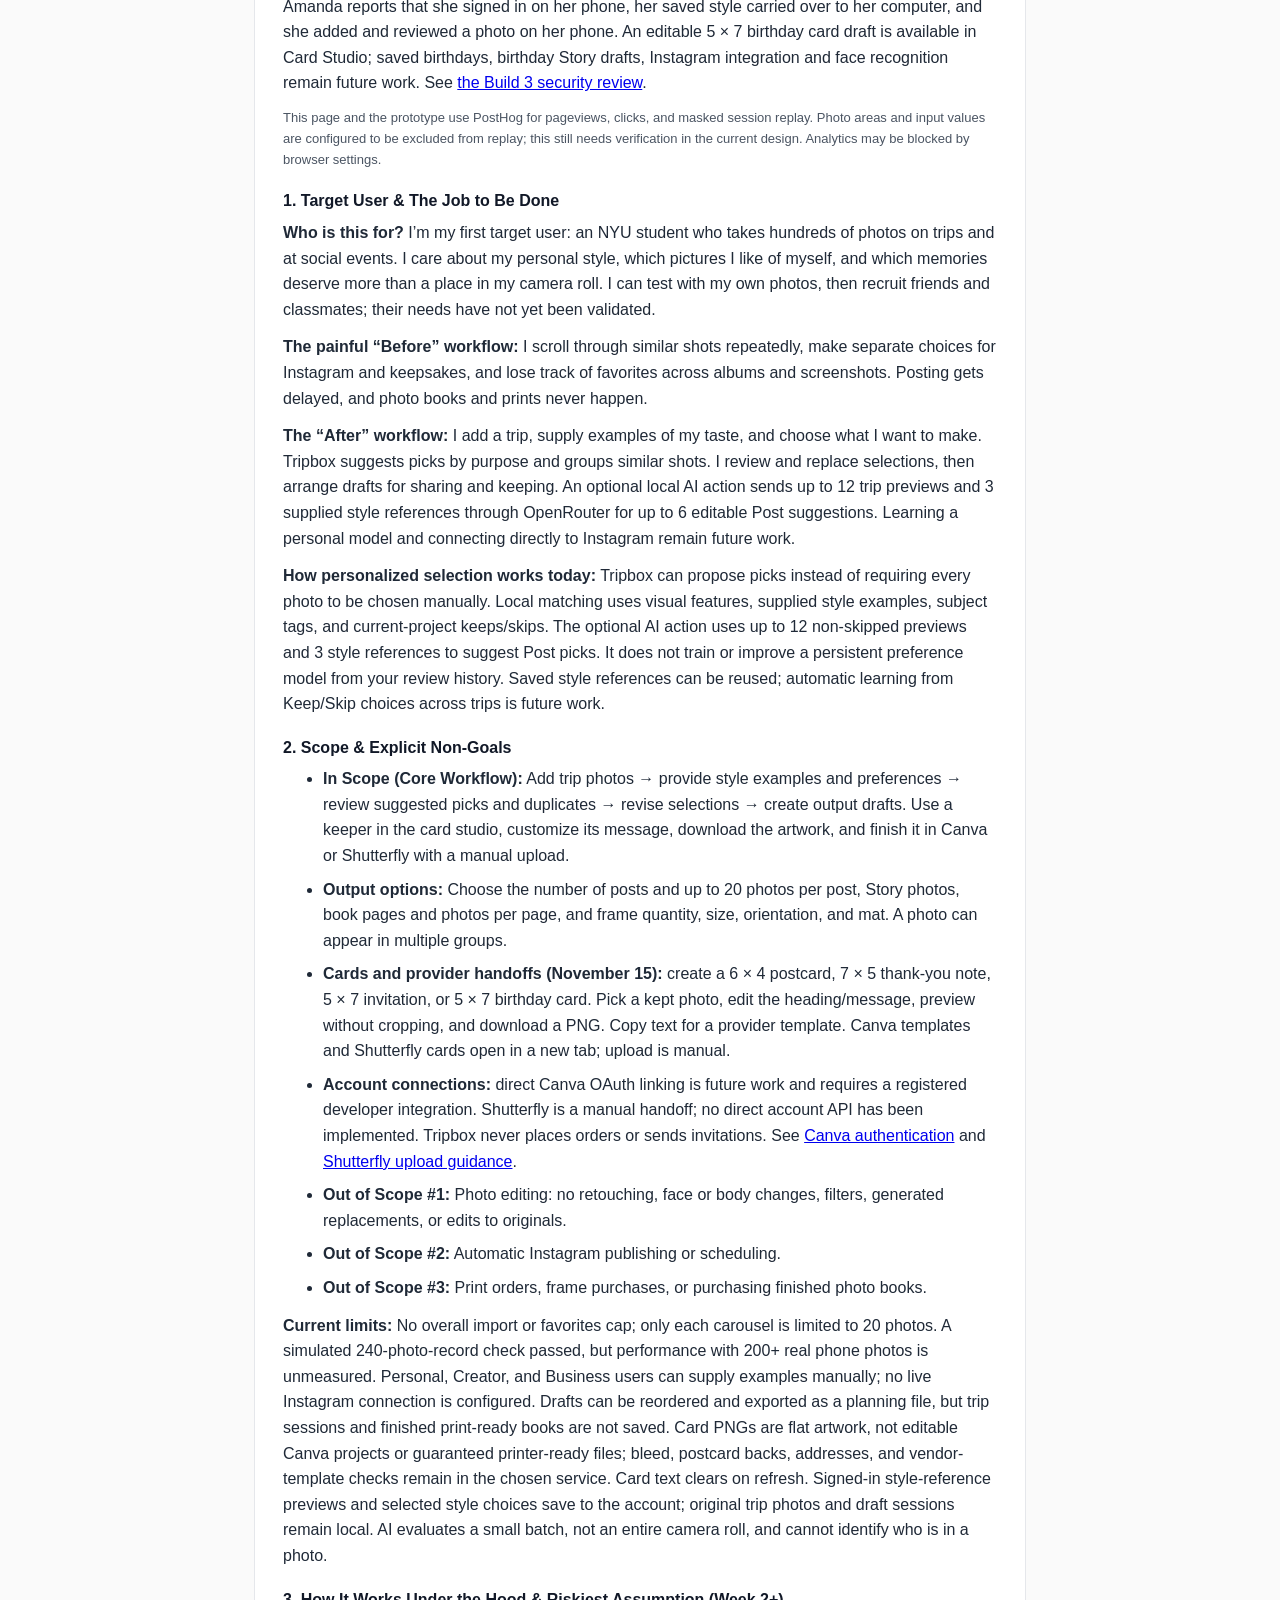
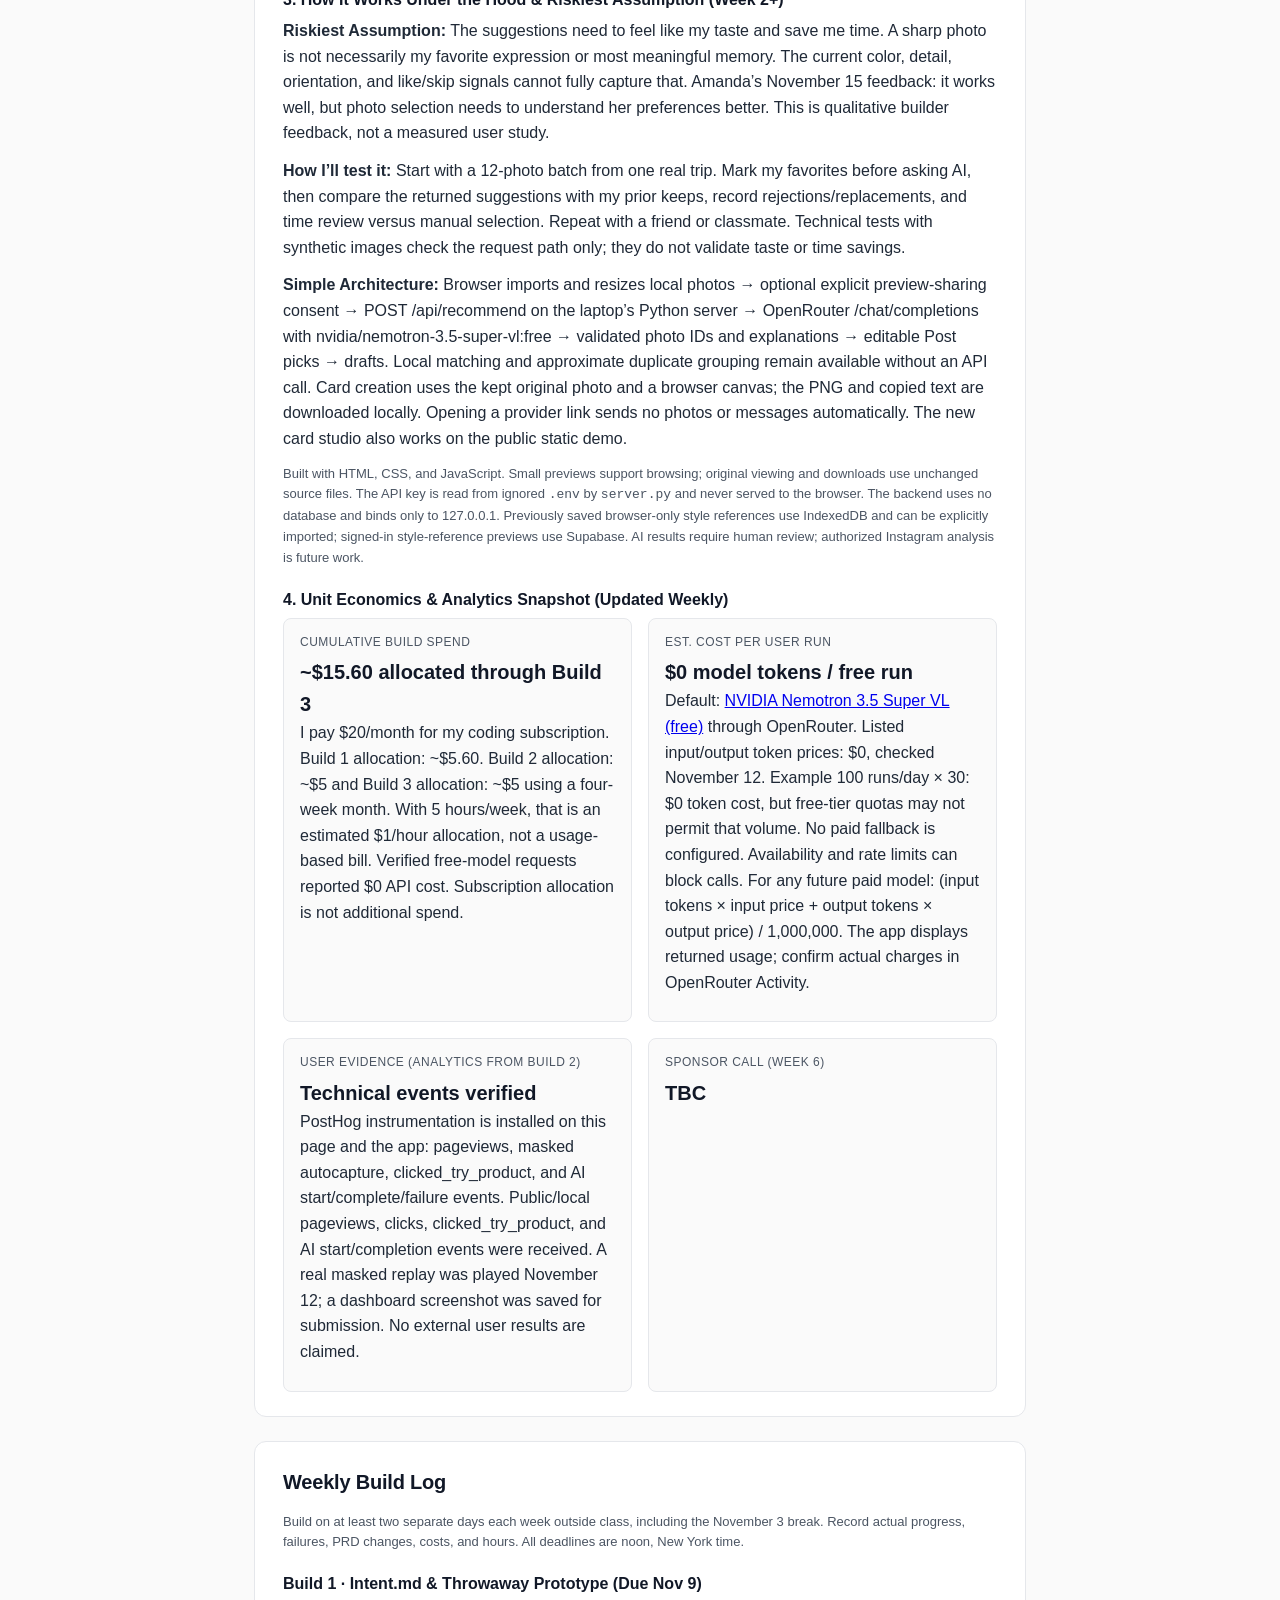
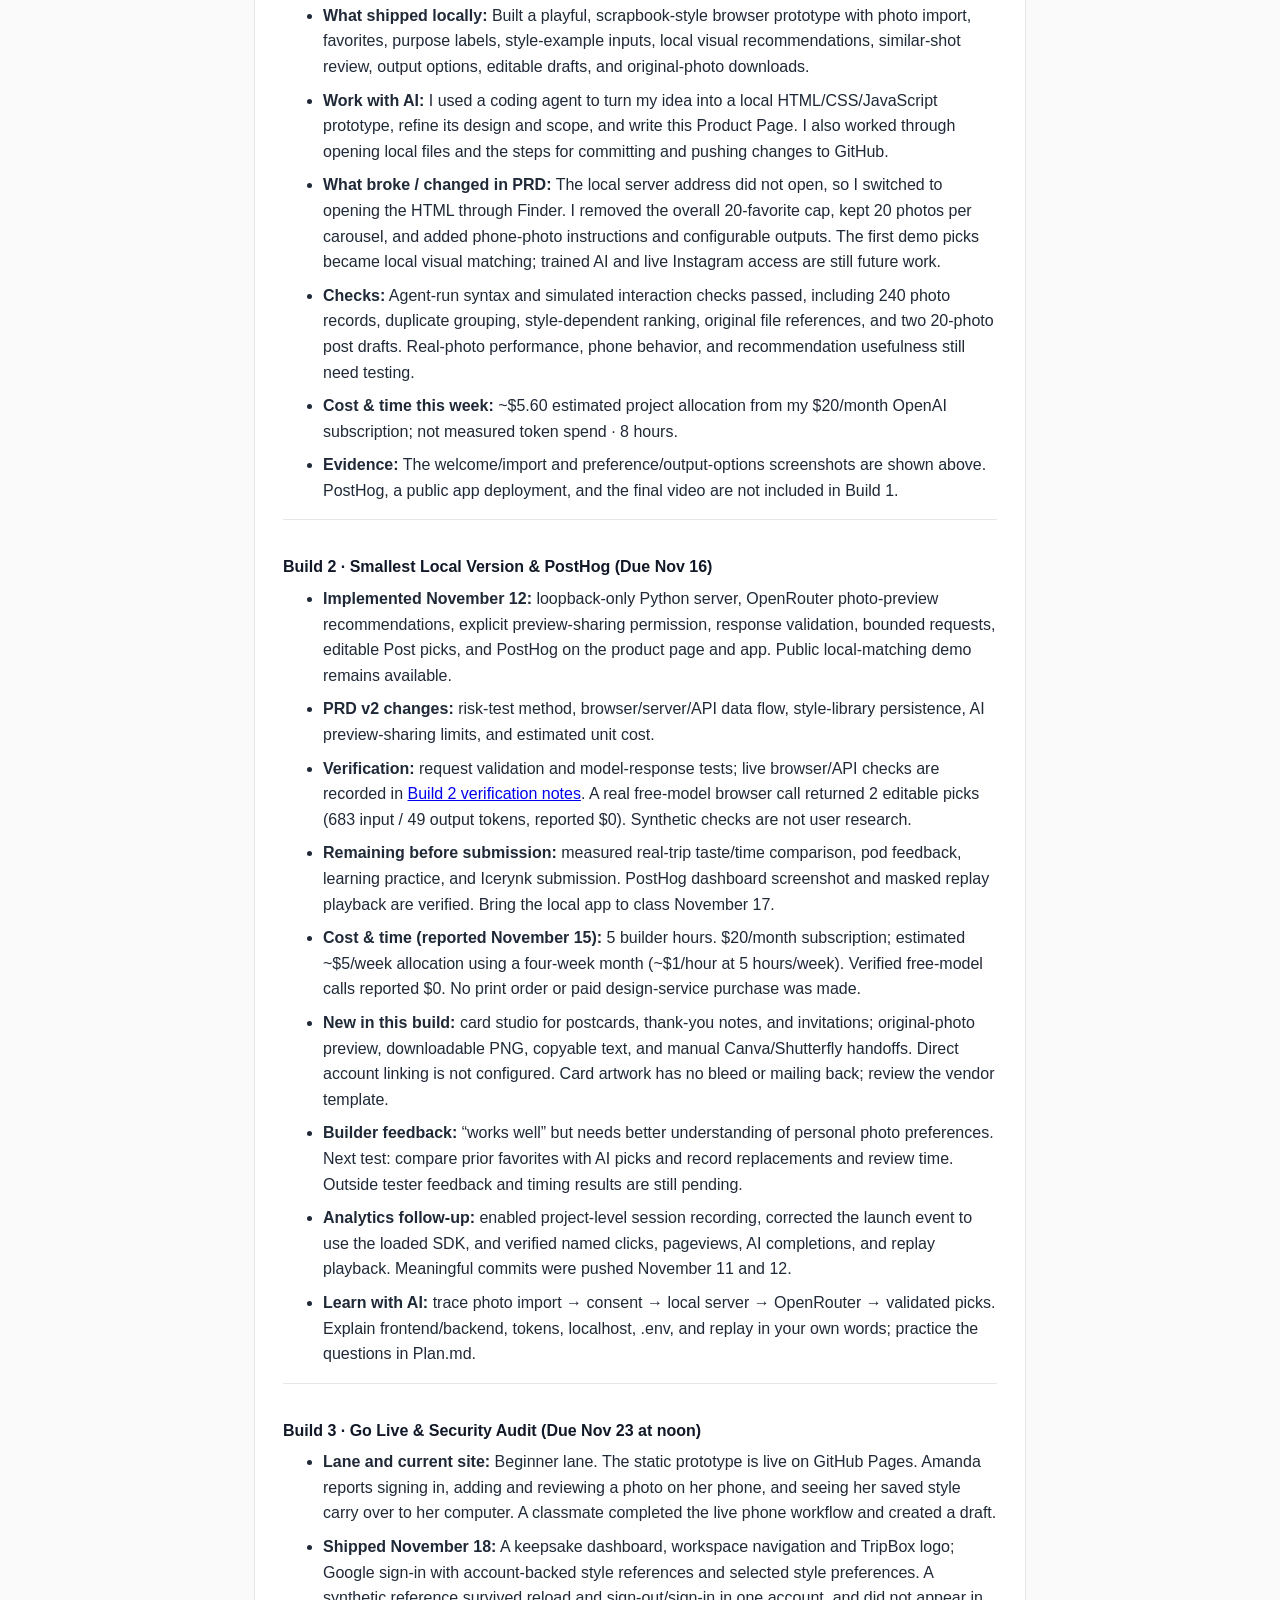
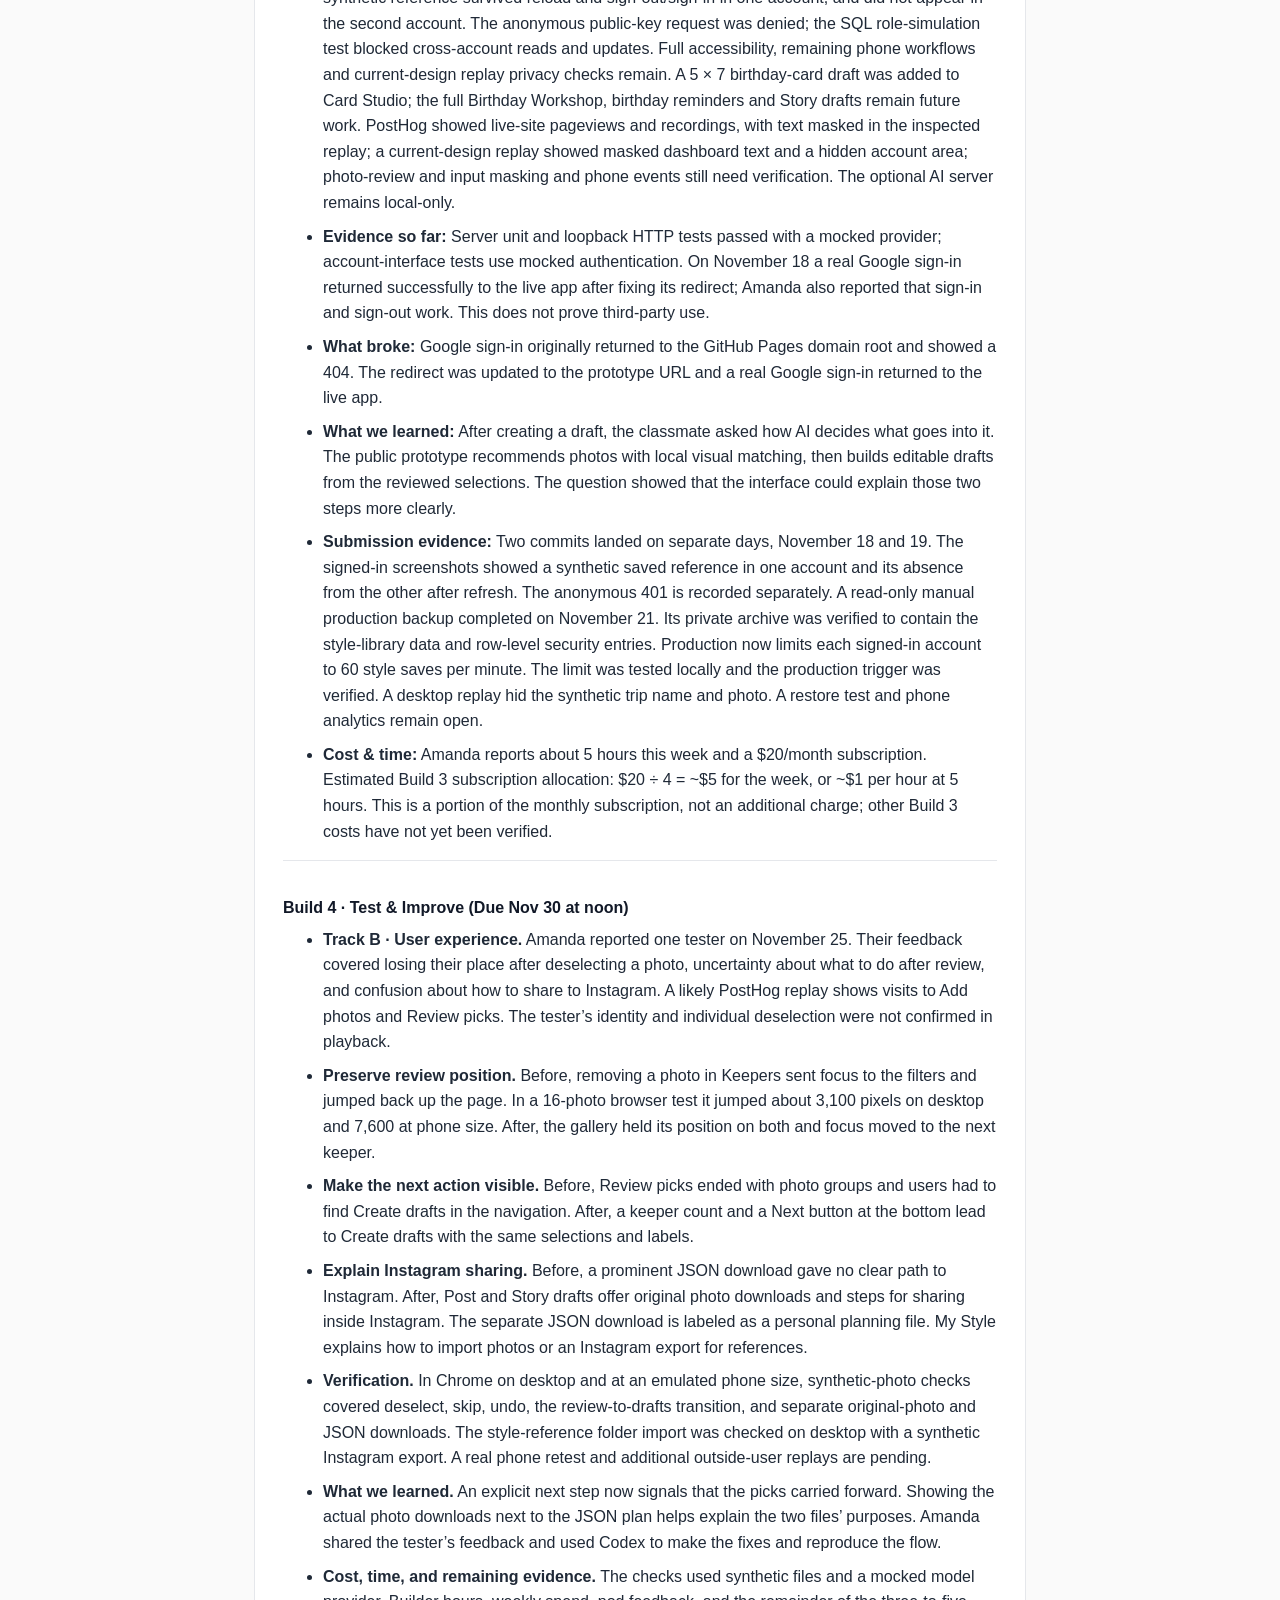
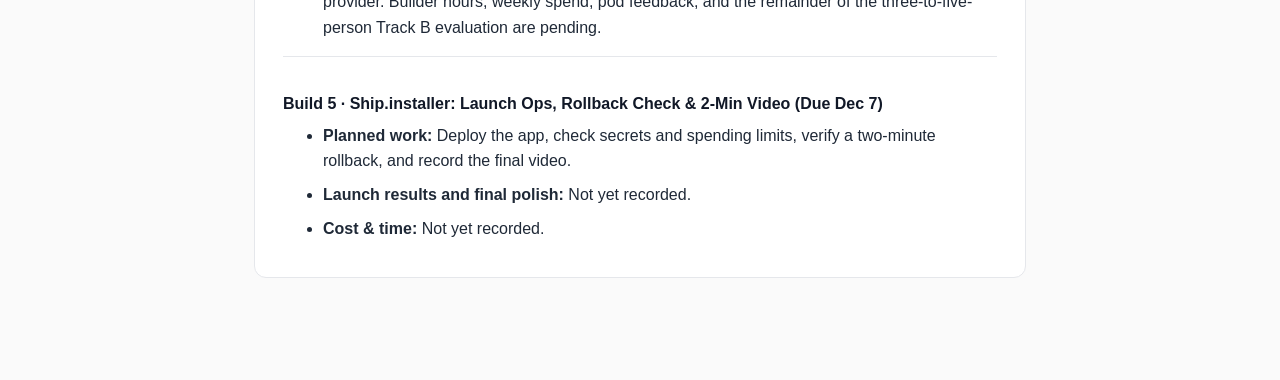
==== commit e498d43b: "Improve TripBox photo review and Instagram handoff" ====
--- a/docs/index.html
+++ b/docs/index.html
@@ -266,11 +266,15 @@
 
     <!-- LIVING PRD -->
     <section id="prd">
-      <h2>Living PRD v3 · Updated November 21, 2026</h2>
+      <h2>Living PRD v4 · Updated November 25, 2026</h2>
 
       <p class="meta">
-        Current implementation and risk-test plan. External user testing and pod feedback have not yet been recorded.
-      </p>
+        Current implementation, early user feedback, and the risk-test plan.
+      </p>
+
+      <h3>Build 4 · From photo review to sharing</h3>
+      <p>Early tester feedback changed the requirements for the review and draft flow. Changing a pick should preserve the user’s place in the gallery. The bottom of review should confirm the keeper count and lead directly to drafts with the current selections. Post and Story drafts should offer the original photos for manual sharing and explain what the separate JSON plan contains.</p>
+      <p>My Style offers two ways to supply examples for recommendations. Choose favorite photos or screenshots, or select an unzipped Instagram export that contains photos and their JSON references. See the <a href="#build-4">Build 4 before-and-after notes</a>.</p>
 
       <h3>Build 3: hosting and security choices</h3>
       <p>The beginner-lane product page and static prototype are served by GitHub Pages. Local visual matching works in the browser; the existing optional AI server is local-only. Render is being considered for a secured live AI service, but no public AI deployment has been verified.</p>
@@ -560,23 +564,16 @@
         </ul>
       </div>
 
-      <div class="log-entry">
-        <h3>Build 4 · Test.py: Choose Track A or Track B (Due Nov 30)</h3>
-
+      <div class="log-entry" id="build-4">
+        <h3>Build 4 · Test &amp; Improve (Due Nov 30 at noon)</h3>
         <ul>
-          <li>
-            <strong>Evaluation track:</strong>
-            Not yet selected: a 10-case domain evaluation and one outside
-            review, or testing with 3–5 outside users.
-          </li>
-          <li>
-            <strong>Results, improvements, and PRD v4:</strong>
-            Not yet recorded.
-          </li>
-          <li>
-            <strong>Cost &amp; time:</strong>
-            Not yet recorded.
-          </li>
+          <li><strong>Track B · User experience.</strong> Amanda reported one tester on November 25. Their feedback covered losing their place after deselecting a photo, uncertainty about what to do after review, and confusion about how to share to Instagram. A likely PostHog replay shows visits to Add photos and Review picks. The tester’s identity and individual deselection were not confirmed in playback.</li>
+          <li><strong>Preserve review position.</strong> Before, removing a photo in Keepers sent focus to the filters and jumped back up the page. In a 16-photo browser test it jumped about 3,100 pixels on desktop and 7,600 at phone size. After, the gallery held its position on both and focus moved to the next keeper.</li>
+          <li><strong>Make the next action visible.</strong> Before, Review picks ended with photo groups and users had to find Create drafts in the navigation. After, a keeper count and a Next button at the bottom lead to Create drafts with the same selections and labels.</li>
+          <li><strong>Explain Instagram sharing.</strong> Before, a prominent JSON download gave no clear path to Instagram. After, Post and Story drafts offer original photo downloads and steps for sharing inside Instagram. The separate JSON download is labeled as a personal planning file. My Style explains how to import photos or an Instagram export for references.</li>
+          <li><strong>Verification.</strong> In Chrome on desktop and at an emulated phone size, synthetic-photo checks covered deselect, skip, undo, the review-to-drafts transition, and separate original-photo and JSON downloads. The style-reference folder import was checked on desktop with a synthetic Instagram export. A real phone retest and additional outside-user replays are pending.</li>
+          <li><strong>What we learned.</strong> An explicit next step now signals that the picks carried forward. Showing the actual photo downloads next to the JSON plan helps explain the two files’ purposes. Amanda shared the tester’s feedback and used Codex to make the fixes and reproduce the flow.</li>
+          <li><strong>Cost, time, and remaining evidence.</strong> The checks used synthetic files and a mocked model provider. Builder hours, weekly spend, pod feedback, and the remainder of the three-to-five-person Track B evaluation are pending.</li>
         </ul>
       </div>
 
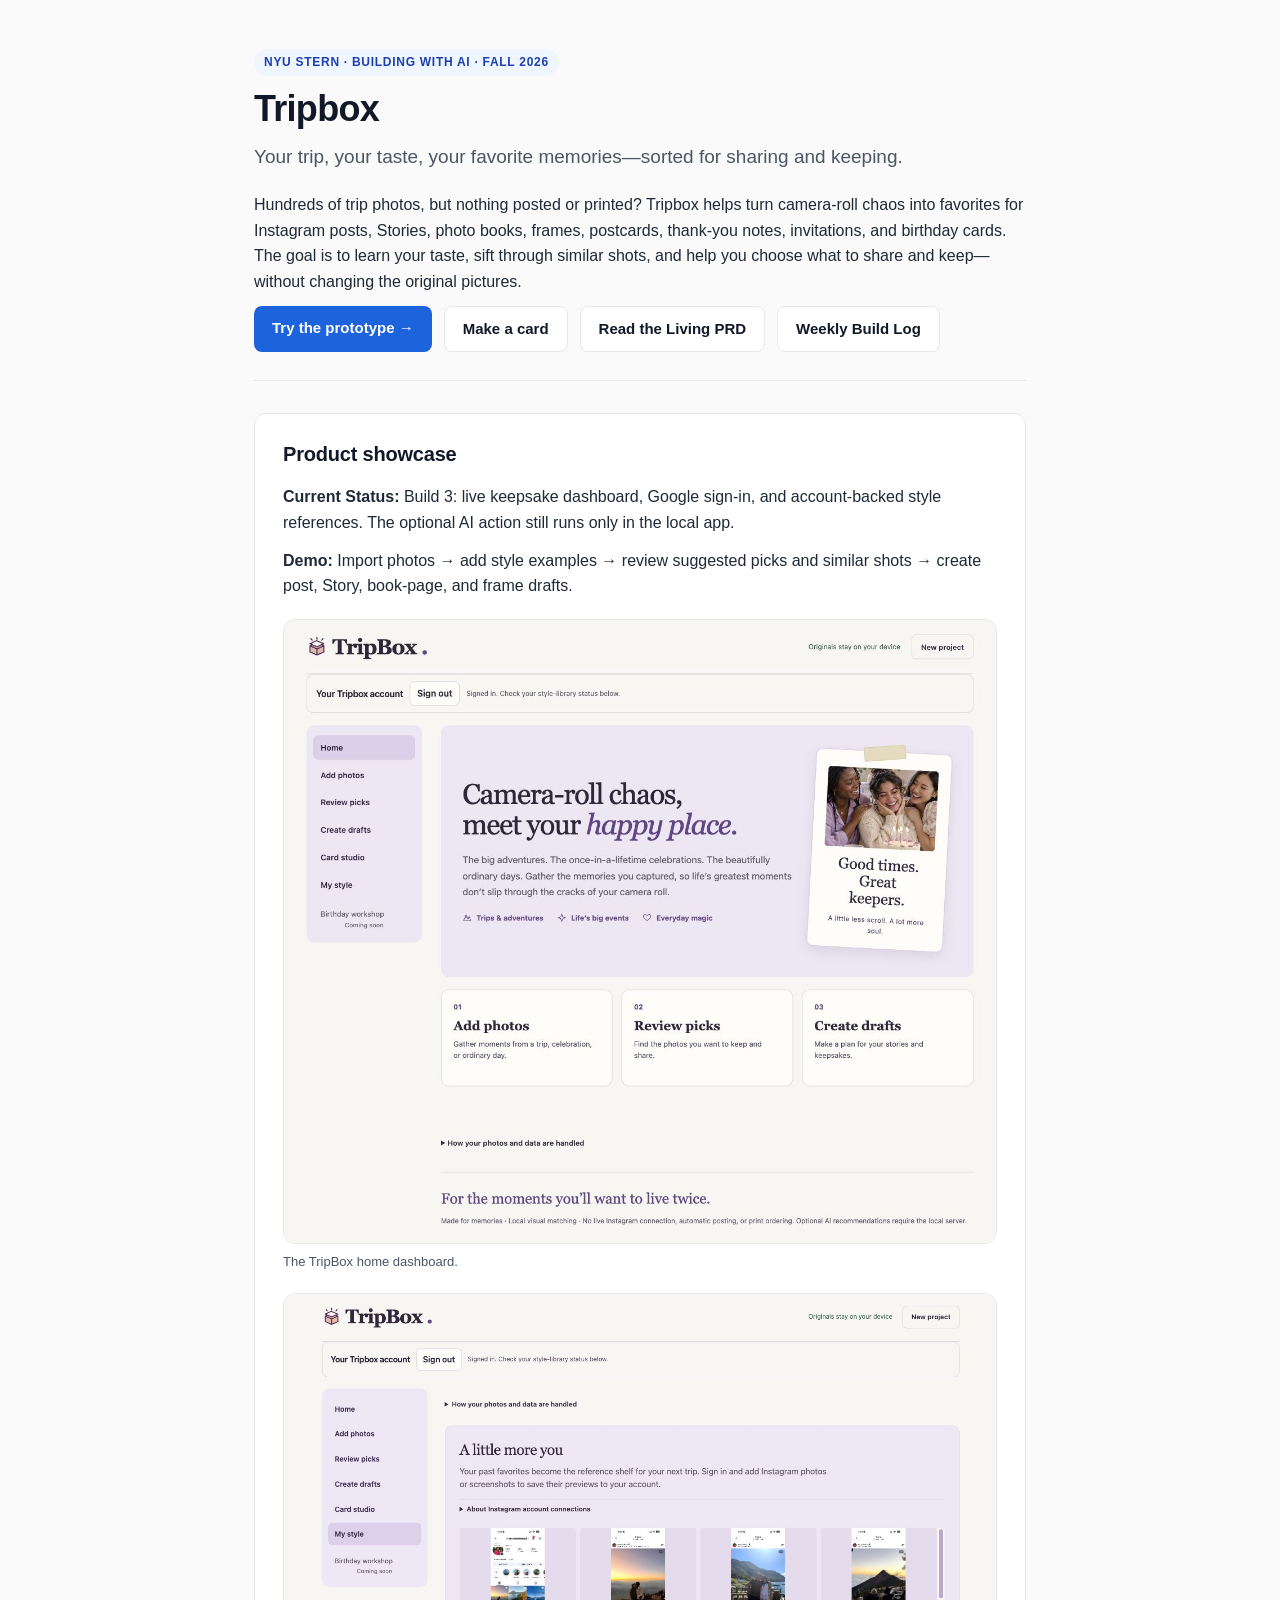
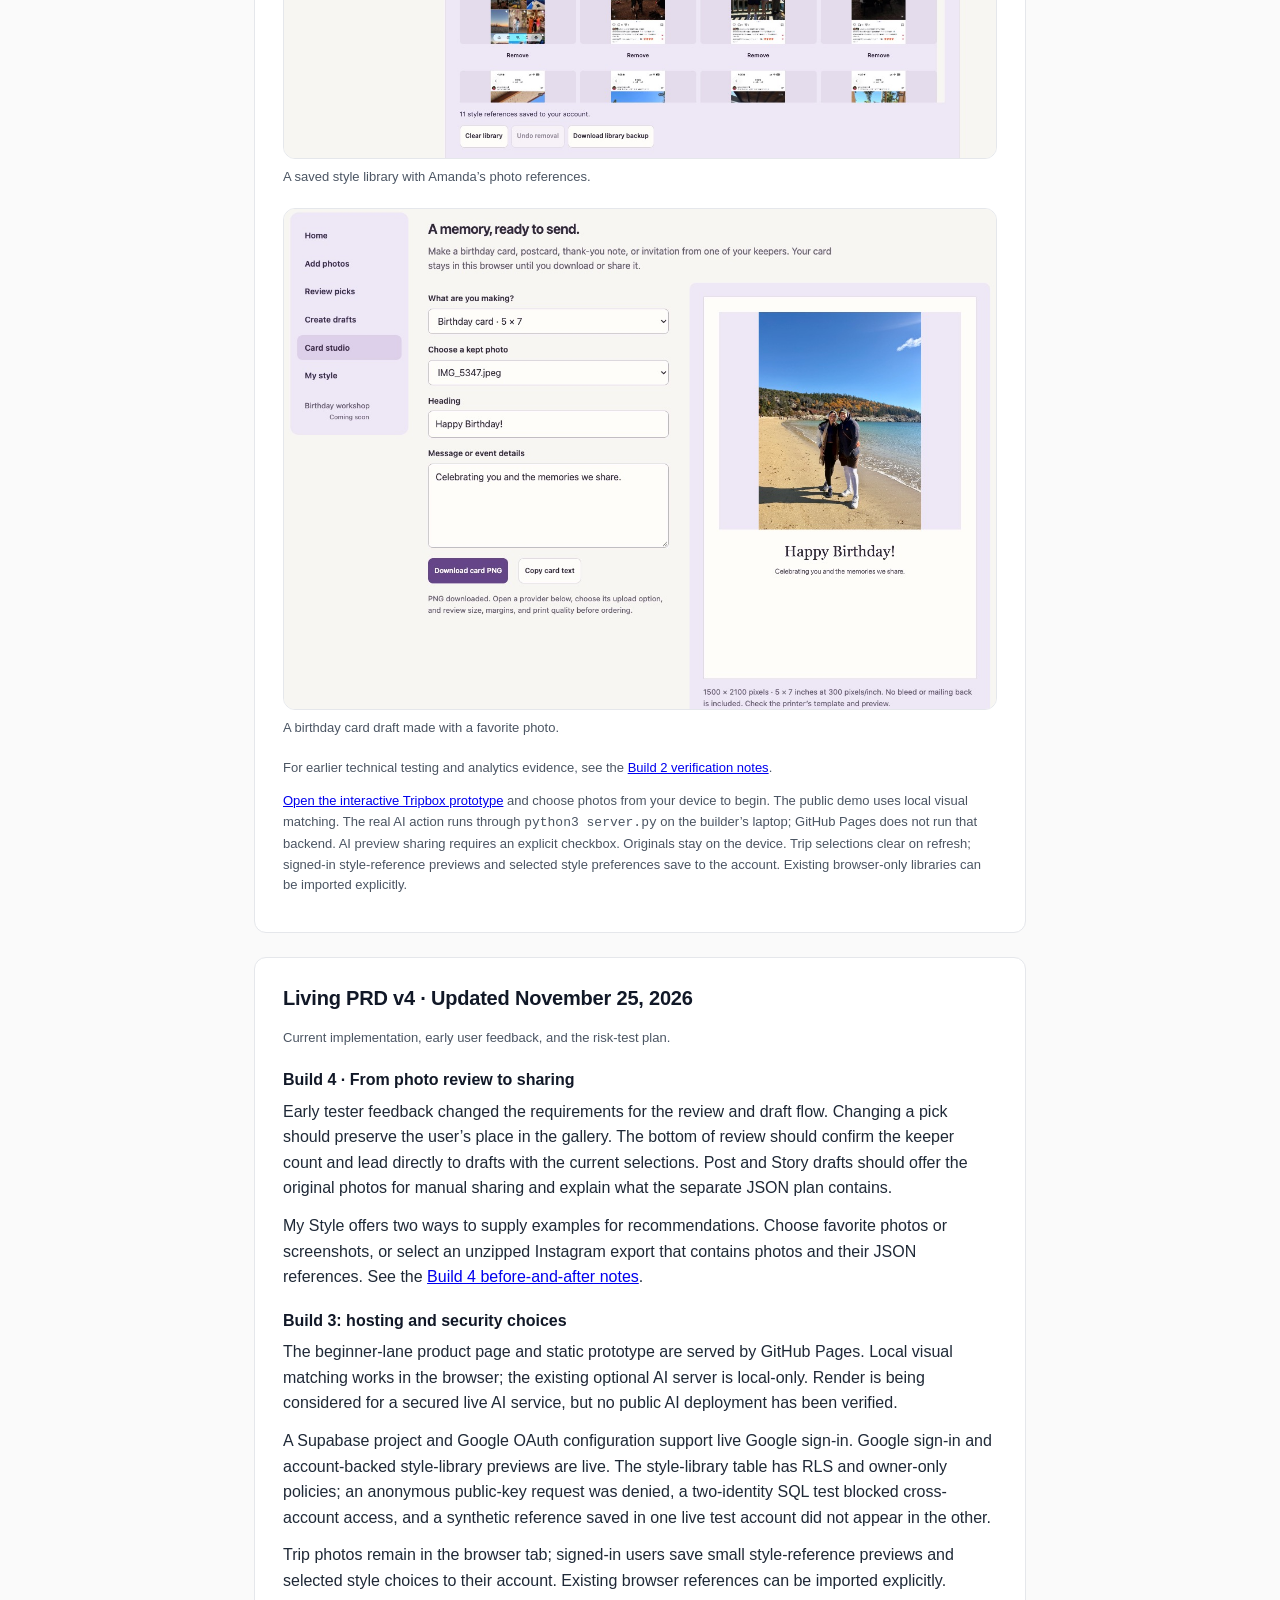
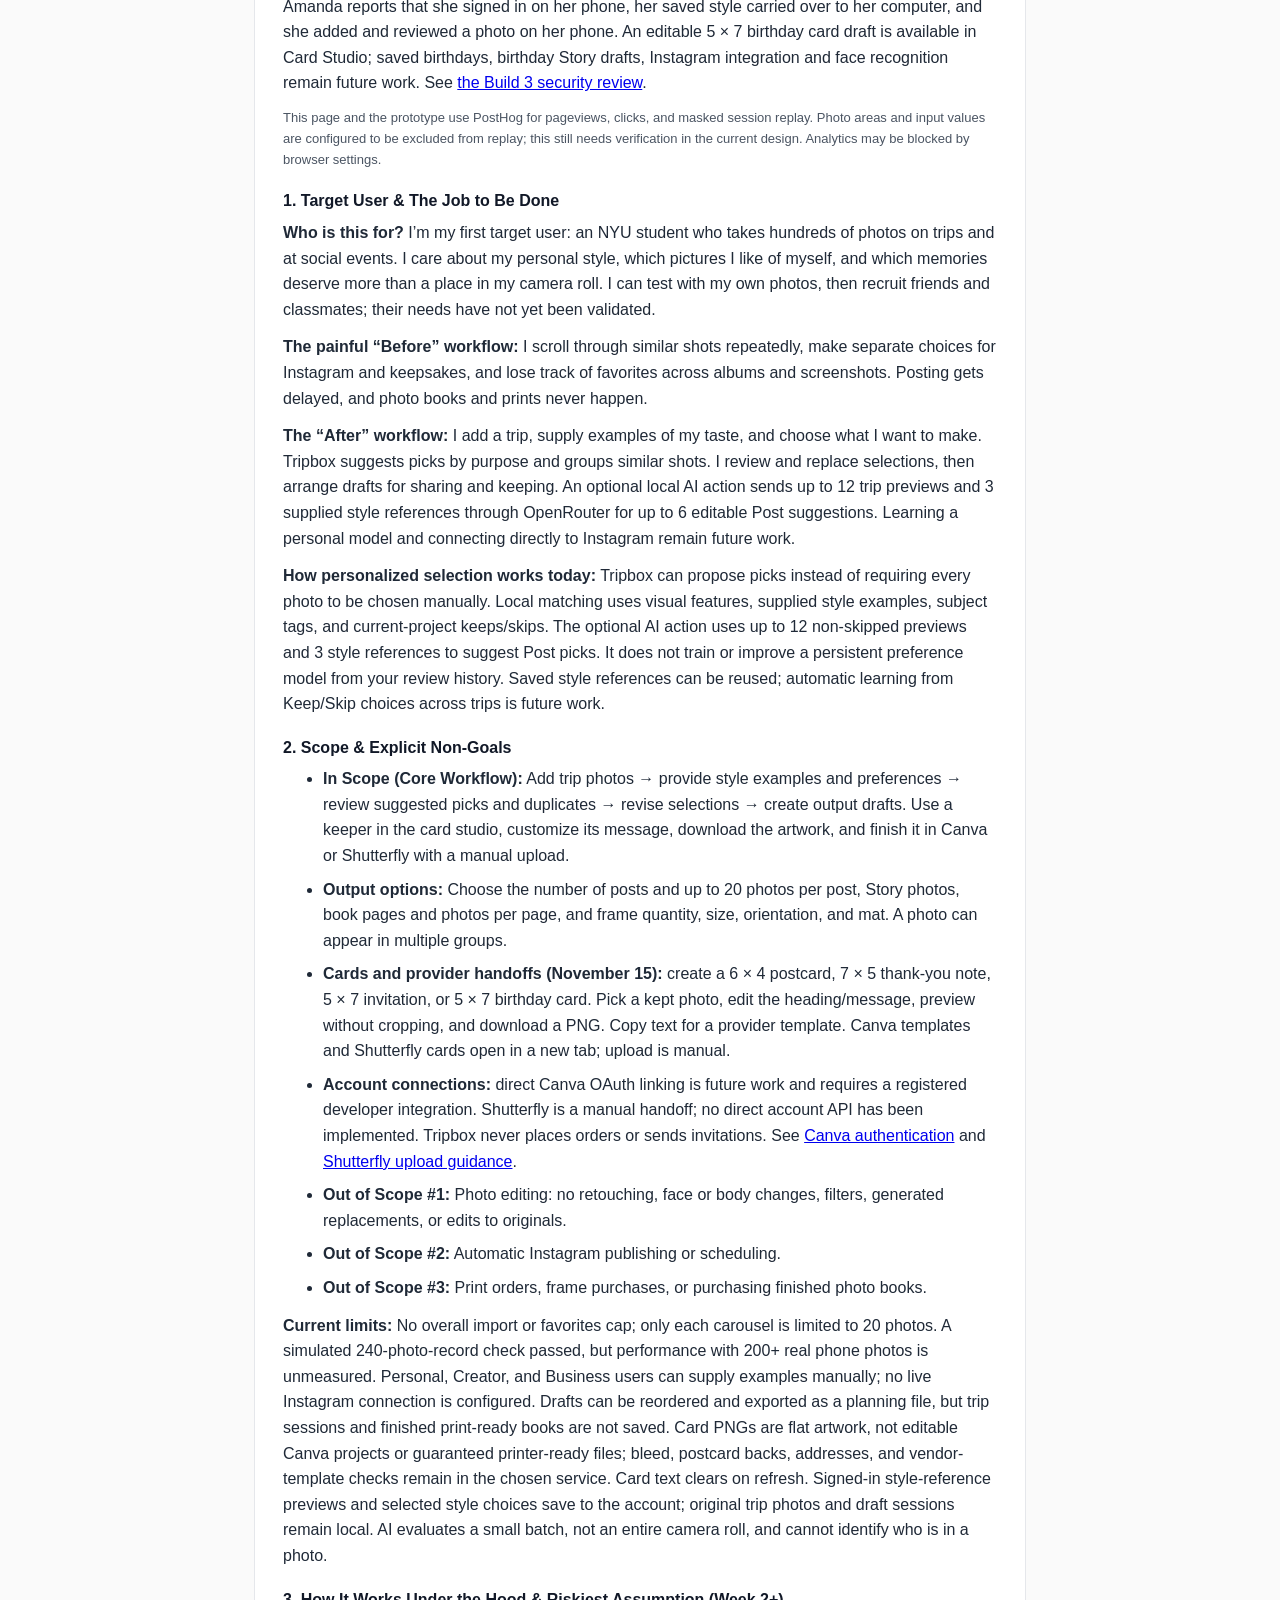
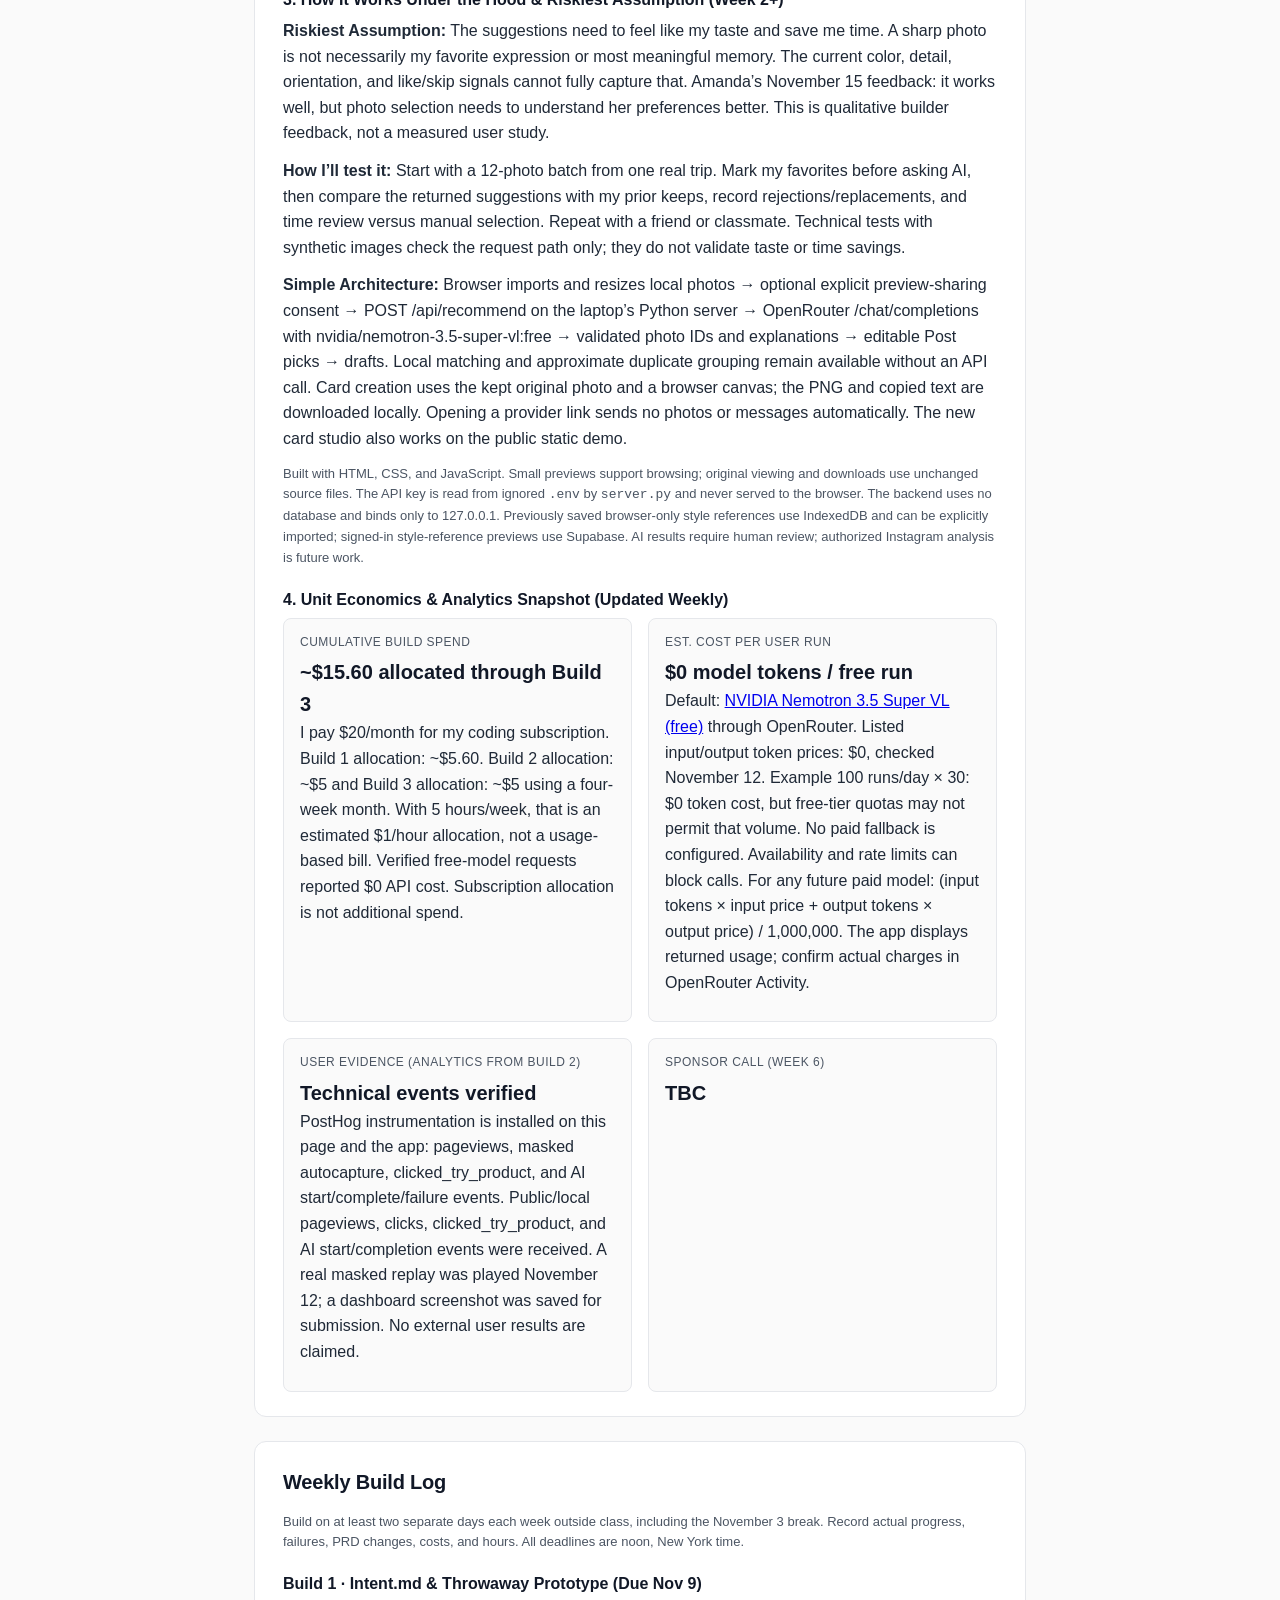
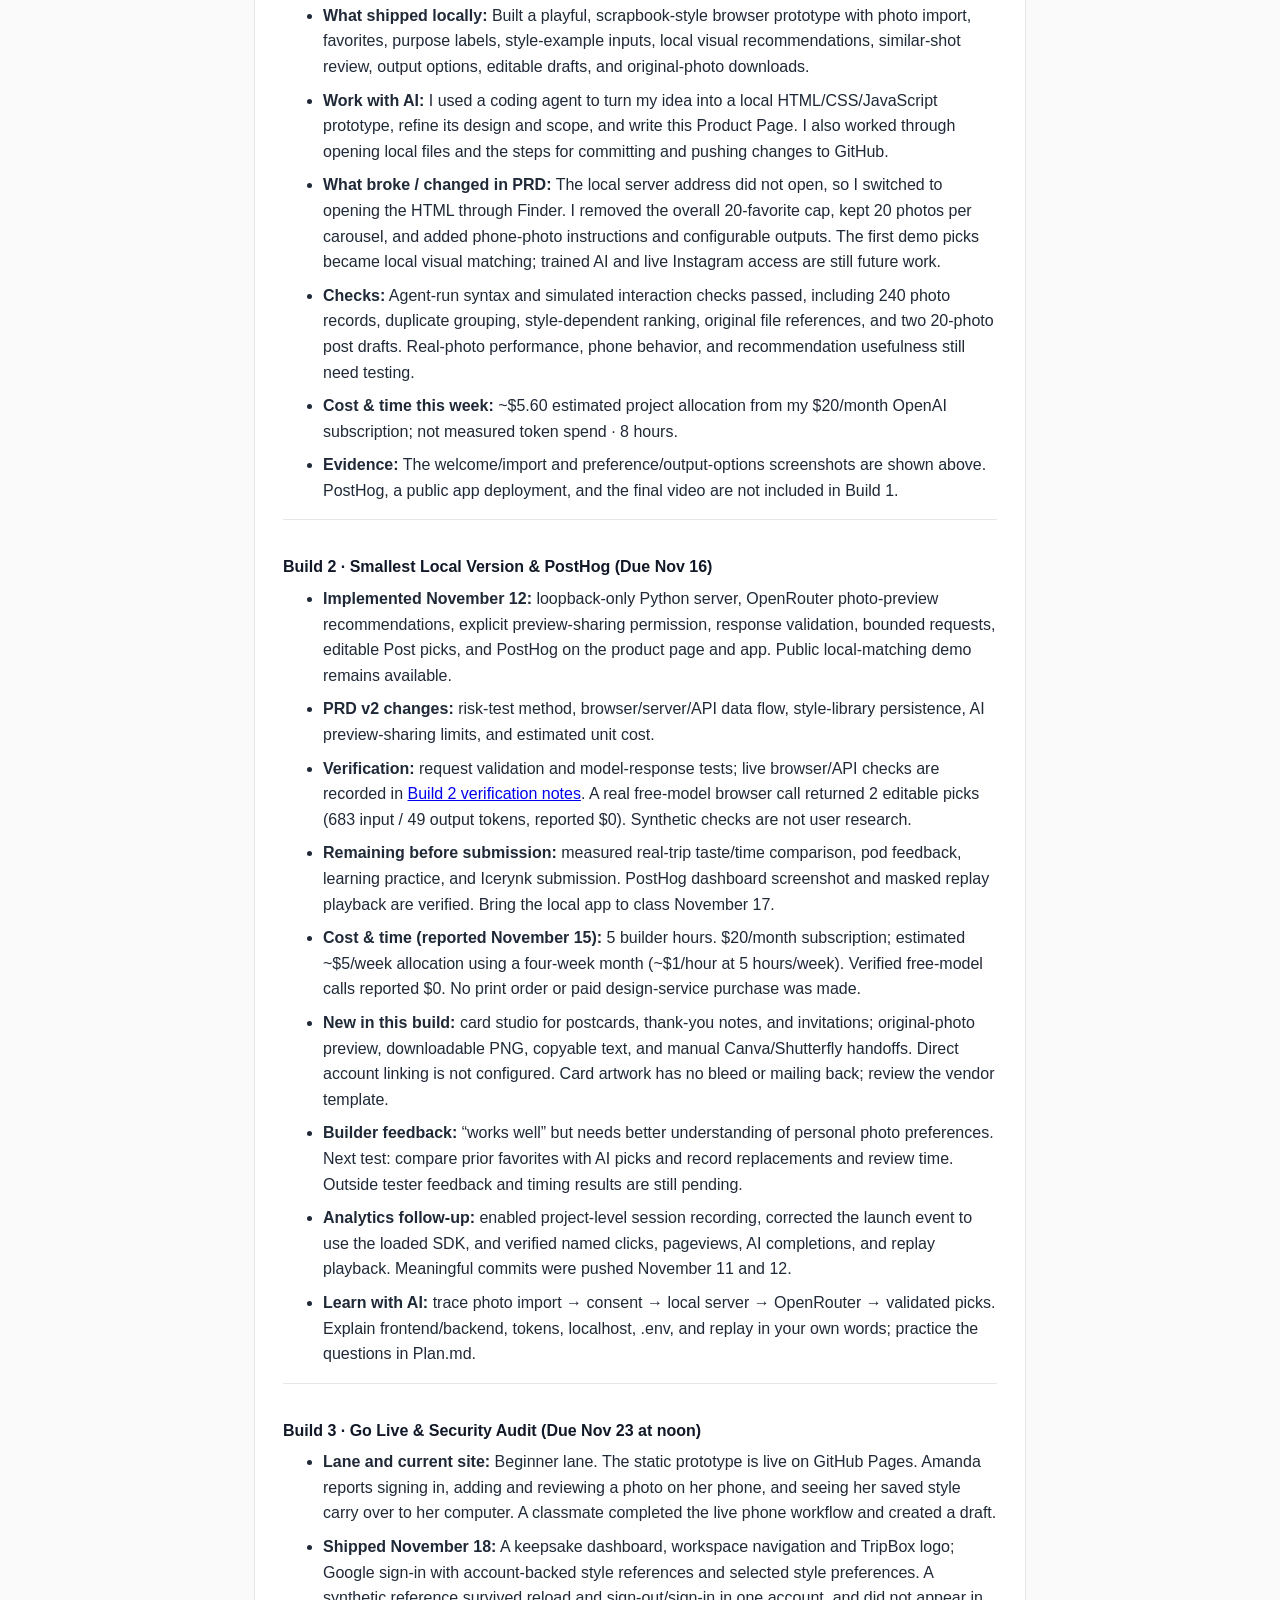
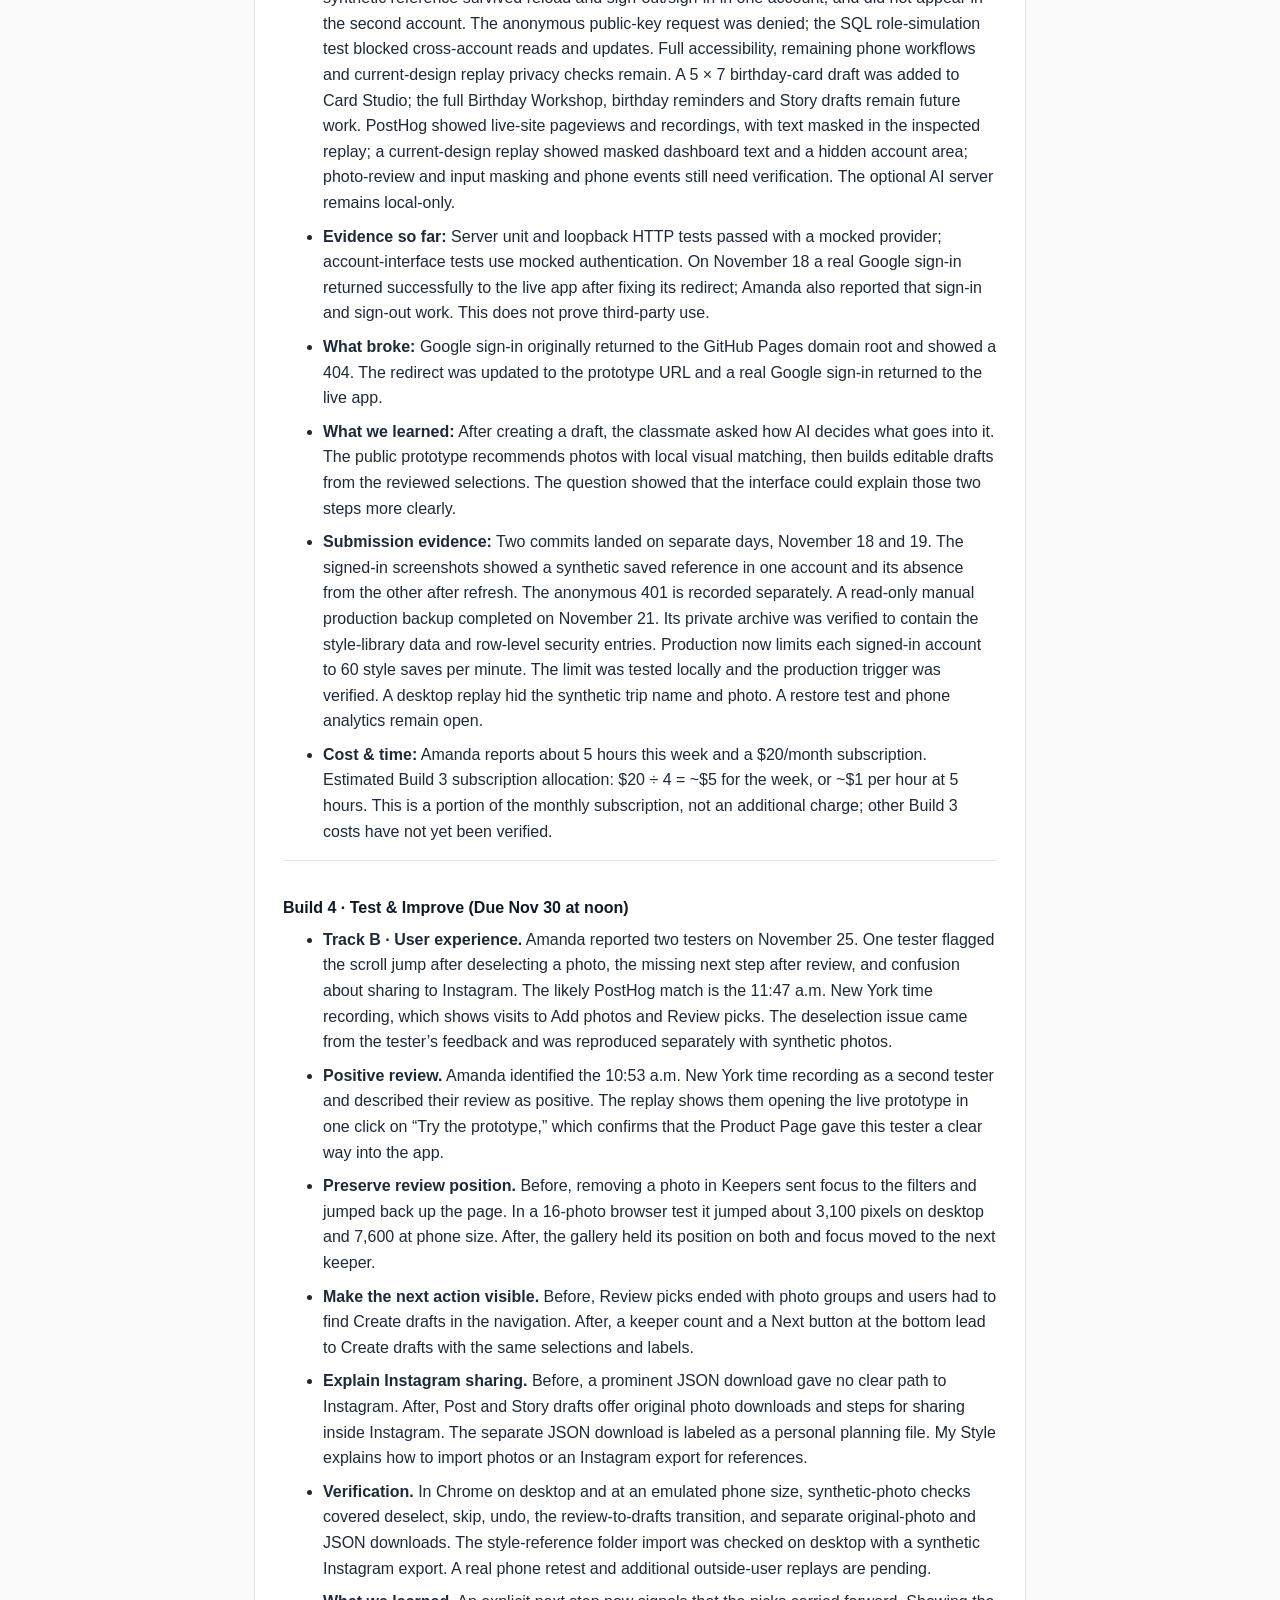
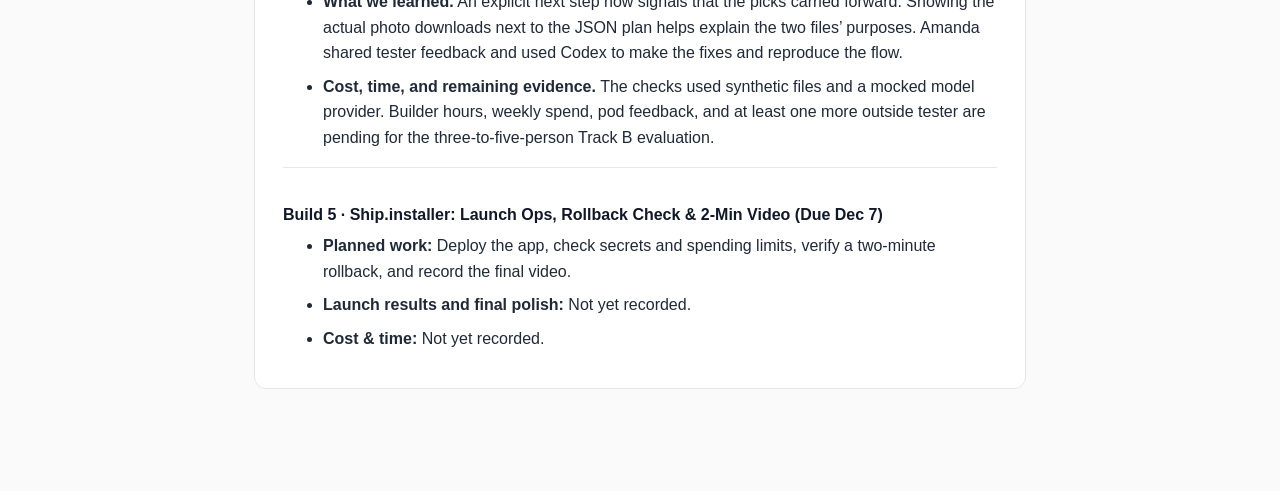
==== commit 363c0307: "Record second Build 4 tester and positive feedback" ====
--- a/docs/index.html
+++ b/docs/index.html
@@ -567,13 +567,14 @@
       <div class="log-entry" id="build-4">
         <h3>Build 4 · Test &amp; Improve (Due Nov 30 at noon)</h3>
         <ul>
-          <li><strong>Track B · User experience.</strong> Amanda reported one tester on November 25. Their feedback covered losing their place after deselecting a photo, uncertainty about what to do after review, and confusion about how to share to Instagram. A likely PostHog replay shows visits to Add photos and Review picks. The tester’s identity and individual deselection were not confirmed in playback.</li>
+          <li><strong>Track B · User experience.</strong> Amanda reported two testers on November 25. One tester flagged the scroll jump after deselecting a photo, the missing next step after review, and confusion about sharing to Instagram. The likely PostHog match is the 11:47 a.m. New York time recording, which shows visits to Add photos and Review picks. The deselection issue came from the tester’s feedback and was reproduced separately with synthetic photos.</li>
+          <li><strong>Positive review.</strong> Amanda identified the 10:53 a.m. New York time recording as a second tester and described their review as positive. The replay shows them opening the live prototype in one click on “Try the prototype,” which confirms that the Product Page gave this tester a clear way into the app.</li>
           <li><strong>Preserve review position.</strong> Before, removing a photo in Keepers sent focus to the filters and jumped back up the page. In a 16-photo browser test it jumped about 3,100 pixels on desktop and 7,600 at phone size. After, the gallery held its position on both and focus moved to the next keeper.</li>
           <li><strong>Make the next action visible.</strong> Before, Review picks ended with photo groups and users had to find Create drafts in the navigation. After, a keeper count and a Next button at the bottom lead to Create drafts with the same selections and labels.</li>
           <li><strong>Explain Instagram sharing.</strong> Before, a prominent JSON download gave no clear path to Instagram. After, Post and Story drafts offer original photo downloads and steps for sharing inside Instagram. The separate JSON download is labeled as a personal planning file. My Style explains how to import photos or an Instagram export for references.</li>
           <li><strong>Verification.</strong> In Chrome on desktop and at an emulated phone size, synthetic-photo checks covered deselect, skip, undo, the review-to-drafts transition, and separate original-photo and JSON downloads. The style-reference folder import was checked on desktop with a synthetic Instagram export. A real phone retest and additional outside-user replays are pending.</li>
-          <li><strong>What we learned.</strong> An explicit next step now signals that the picks carried forward. Showing the actual photo downloads next to the JSON plan helps explain the two files’ purposes. Amanda shared the tester’s feedback and used Codex to make the fixes and reproduce the flow.</li>
-          <li><strong>Cost, time, and remaining evidence.</strong> The checks used synthetic files and a mocked model provider. Builder hours, weekly spend, pod feedback, and the remainder of the three-to-five-person Track B evaluation are pending.</li>
+          <li><strong>What we learned.</strong> An explicit next step now signals that the picks carried forward. Showing the actual photo downloads next to the JSON plan helps explain the two files’ purposes. Amanda shared tester feedback and used Codex to make the fixes and reproduce the flow.</li>
+          <li><strong>Cost, time, and remaining evidence.</strong> The checks used synthetic files and a mocked model provider. Builder hours, weekly spend, pod feedback, and at least one more outside tester are pending for the three-to-five-person Track B evaluation.</li>
         </ul>
       </div>
 
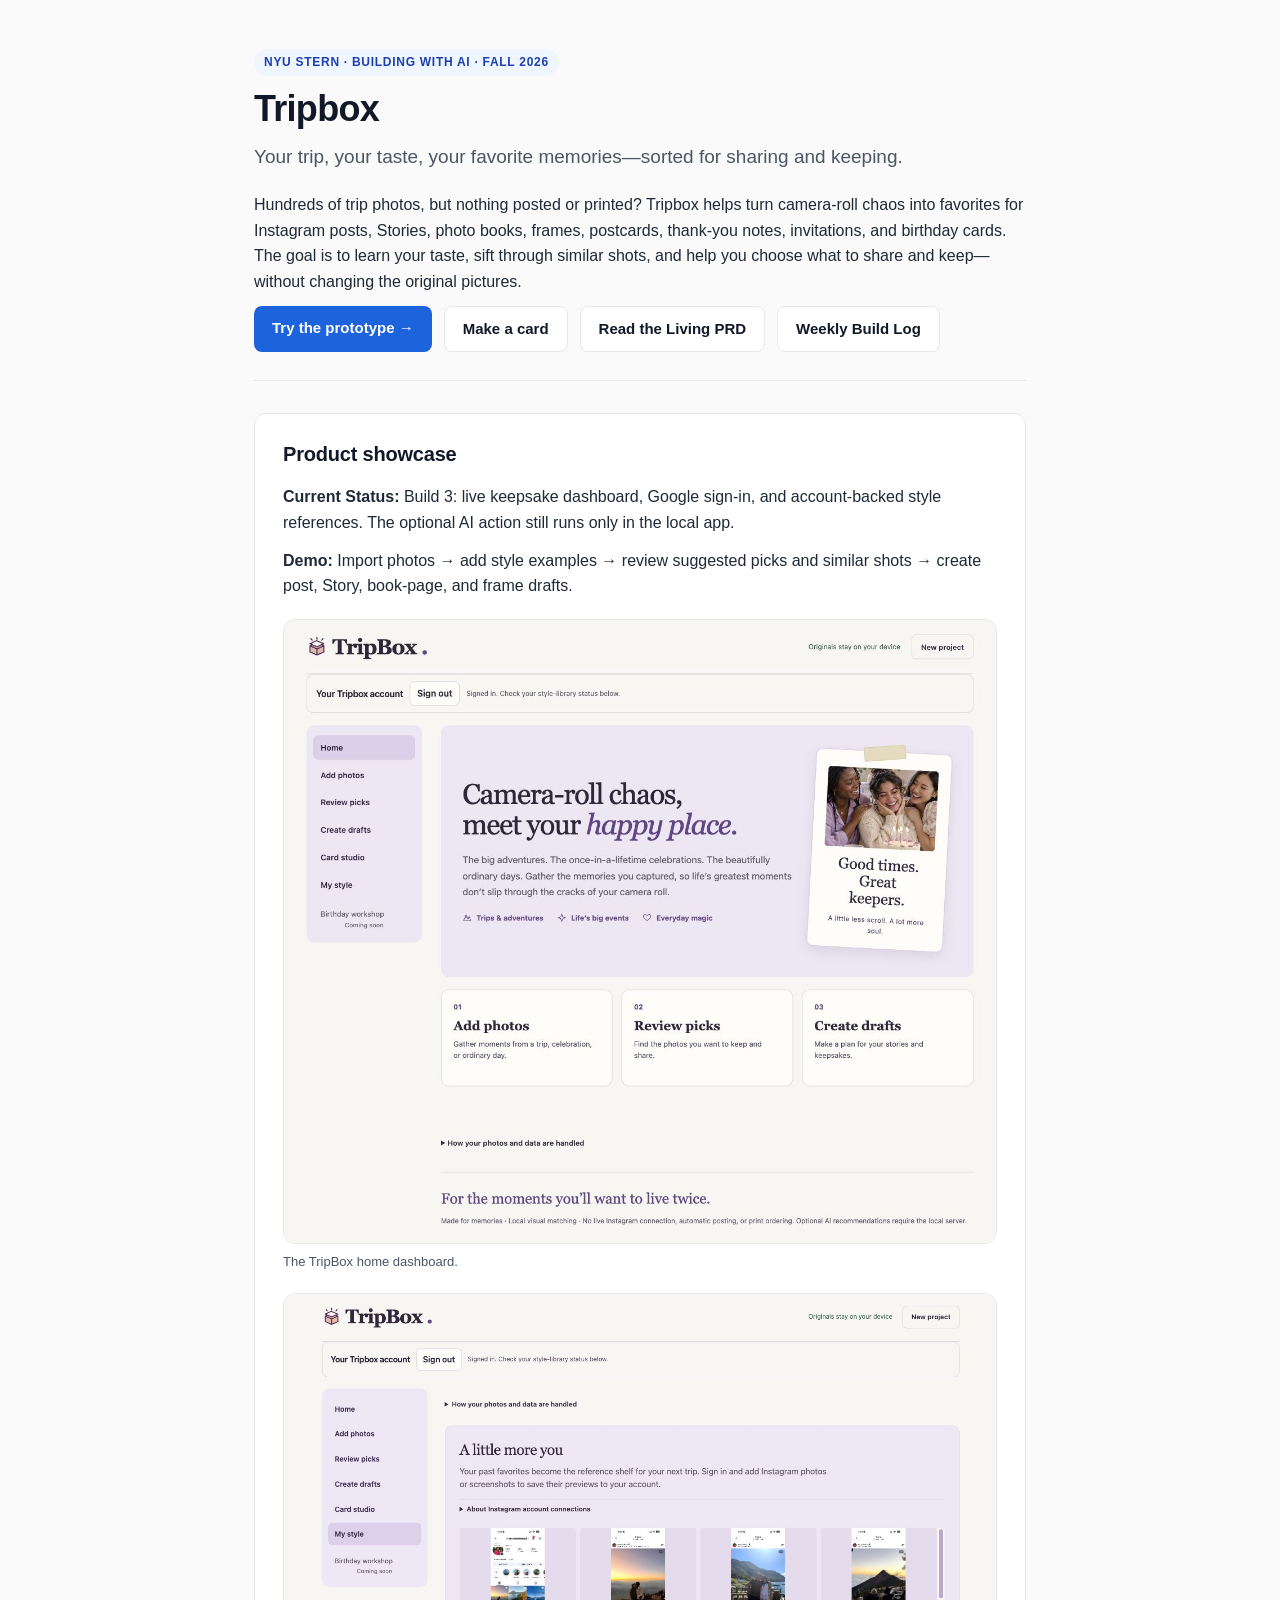
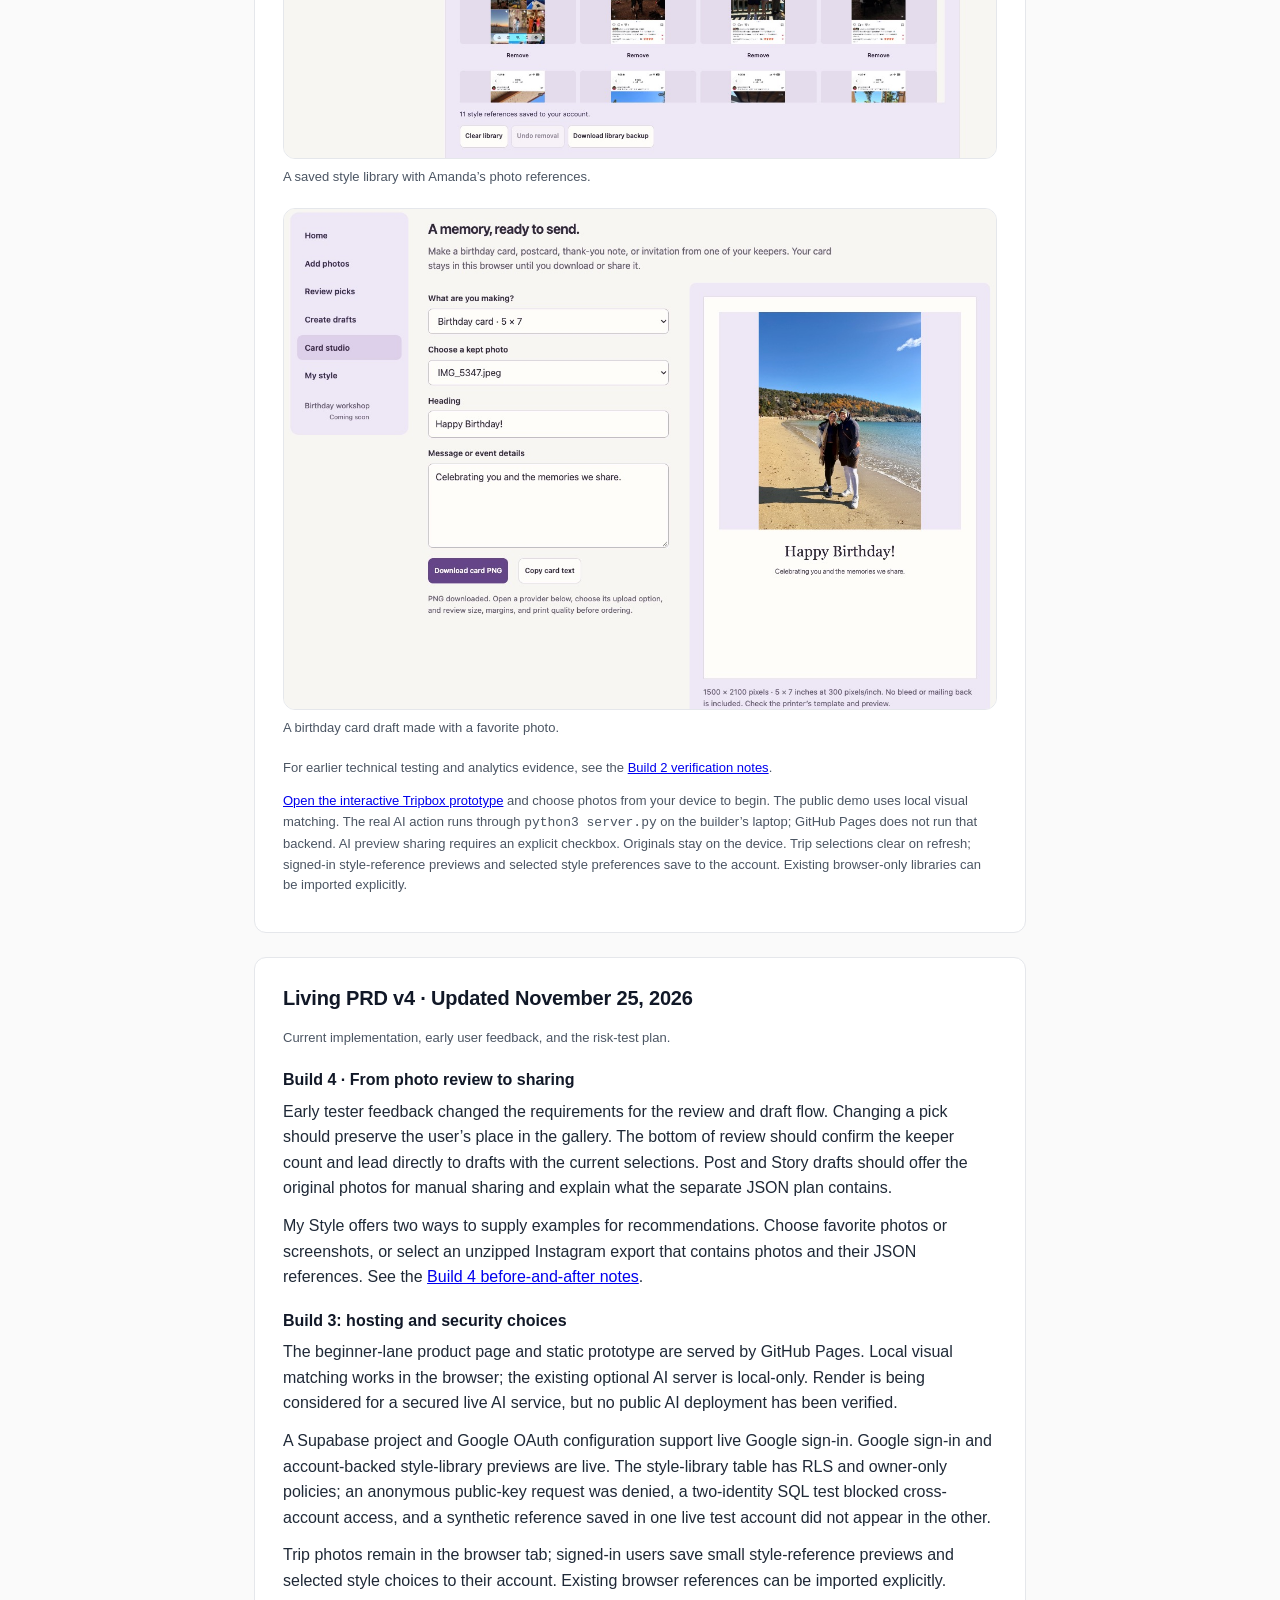
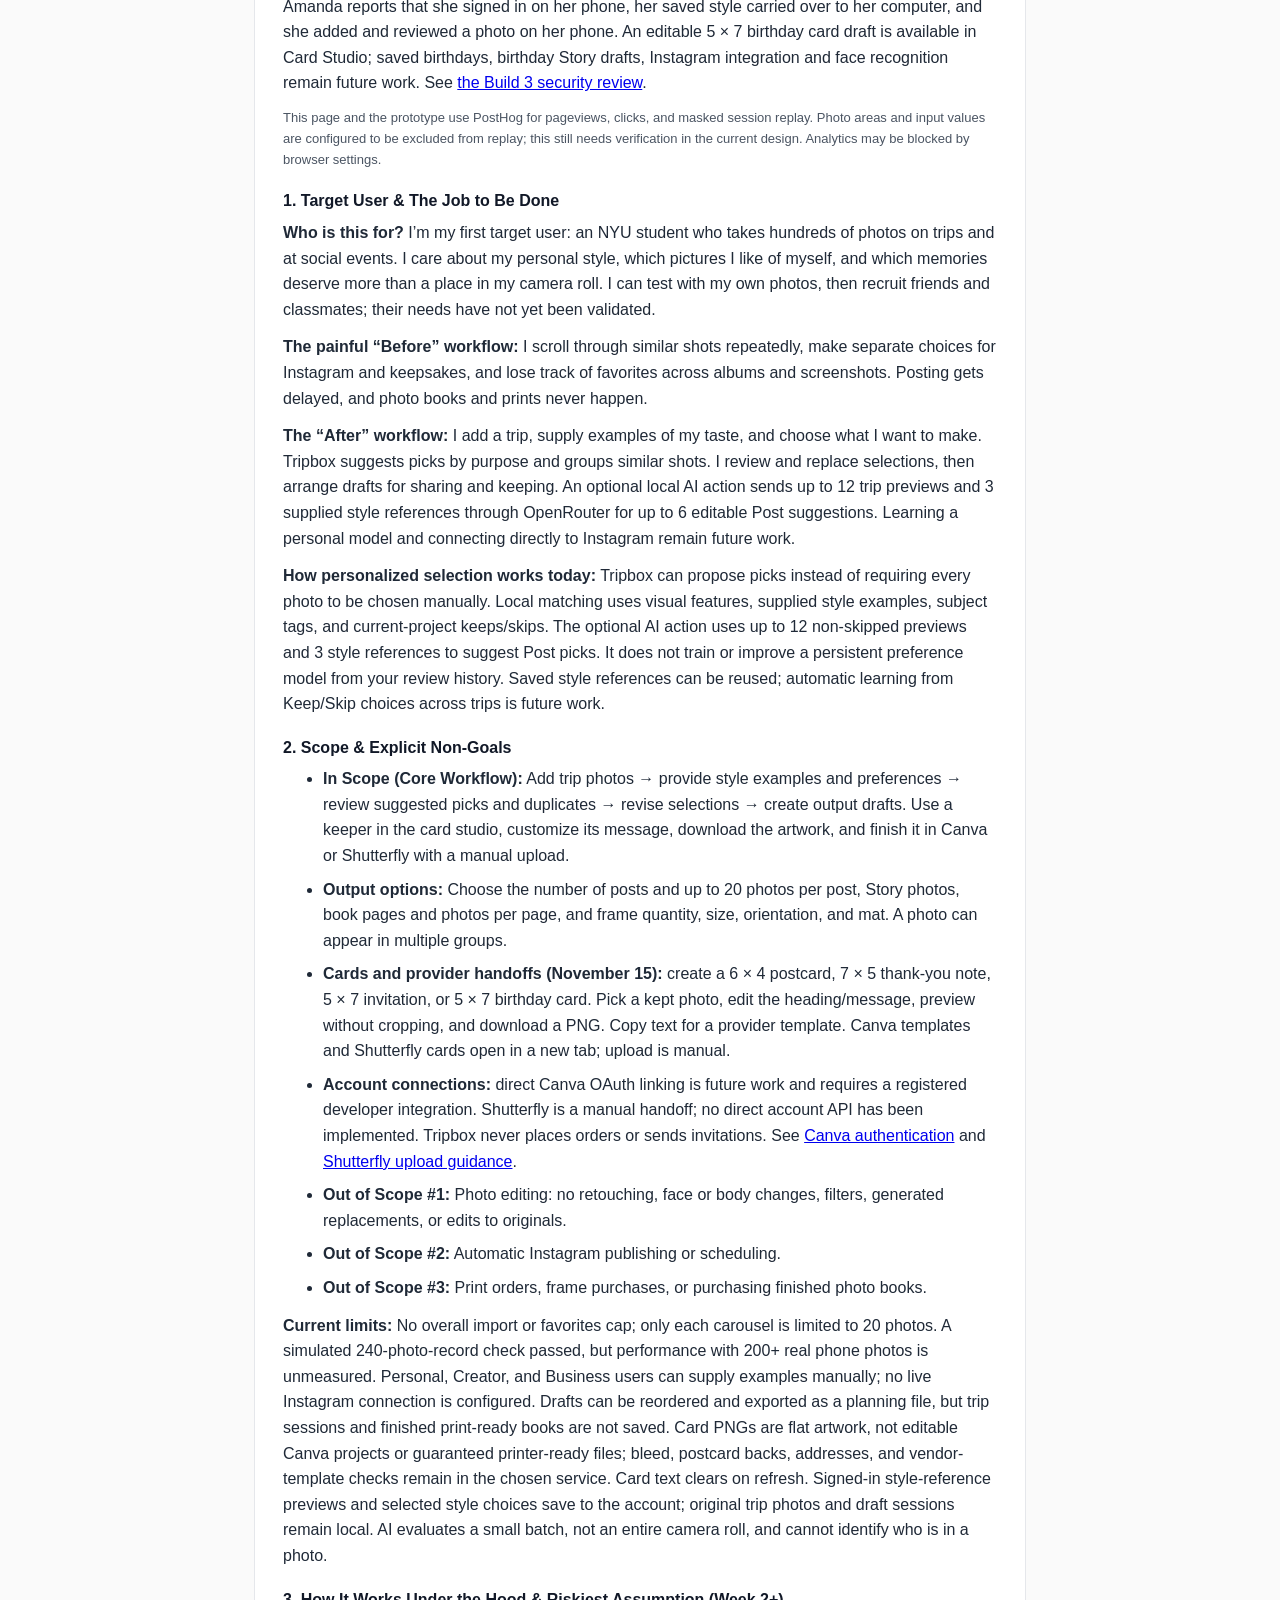
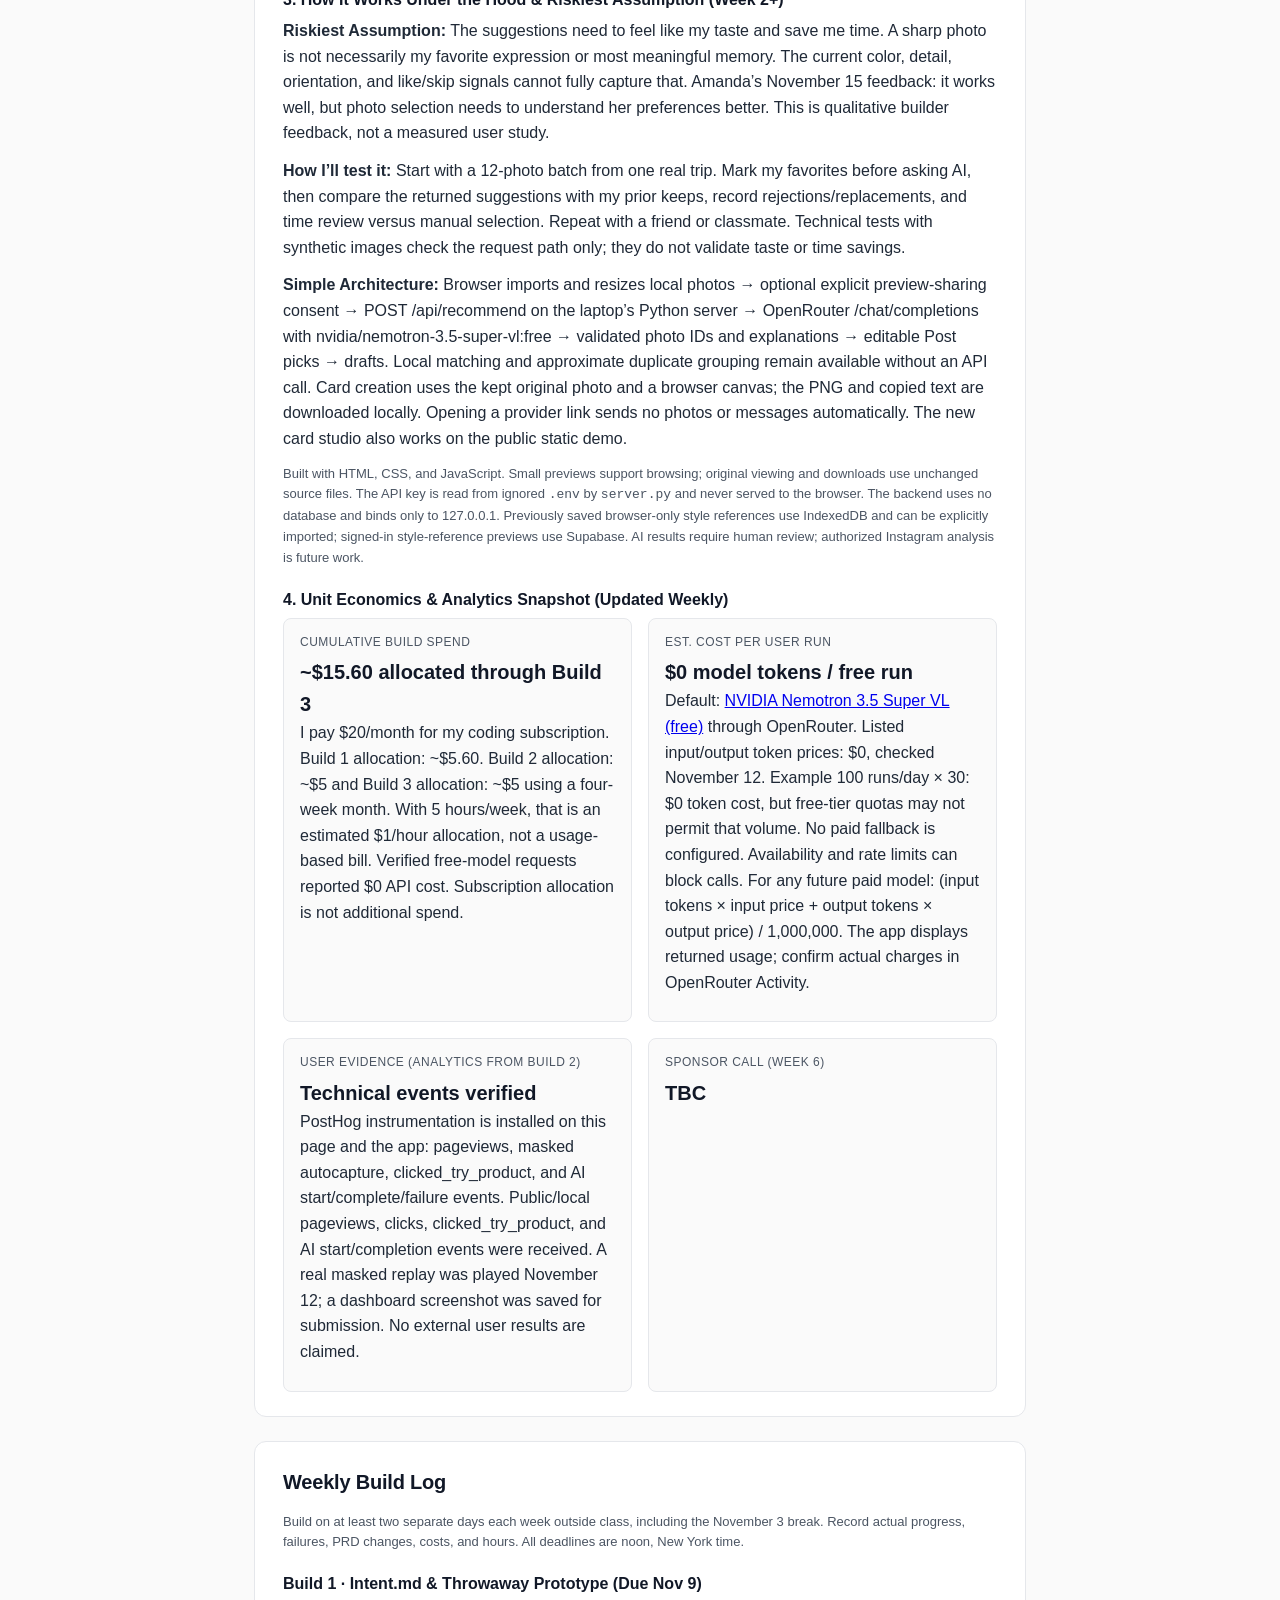
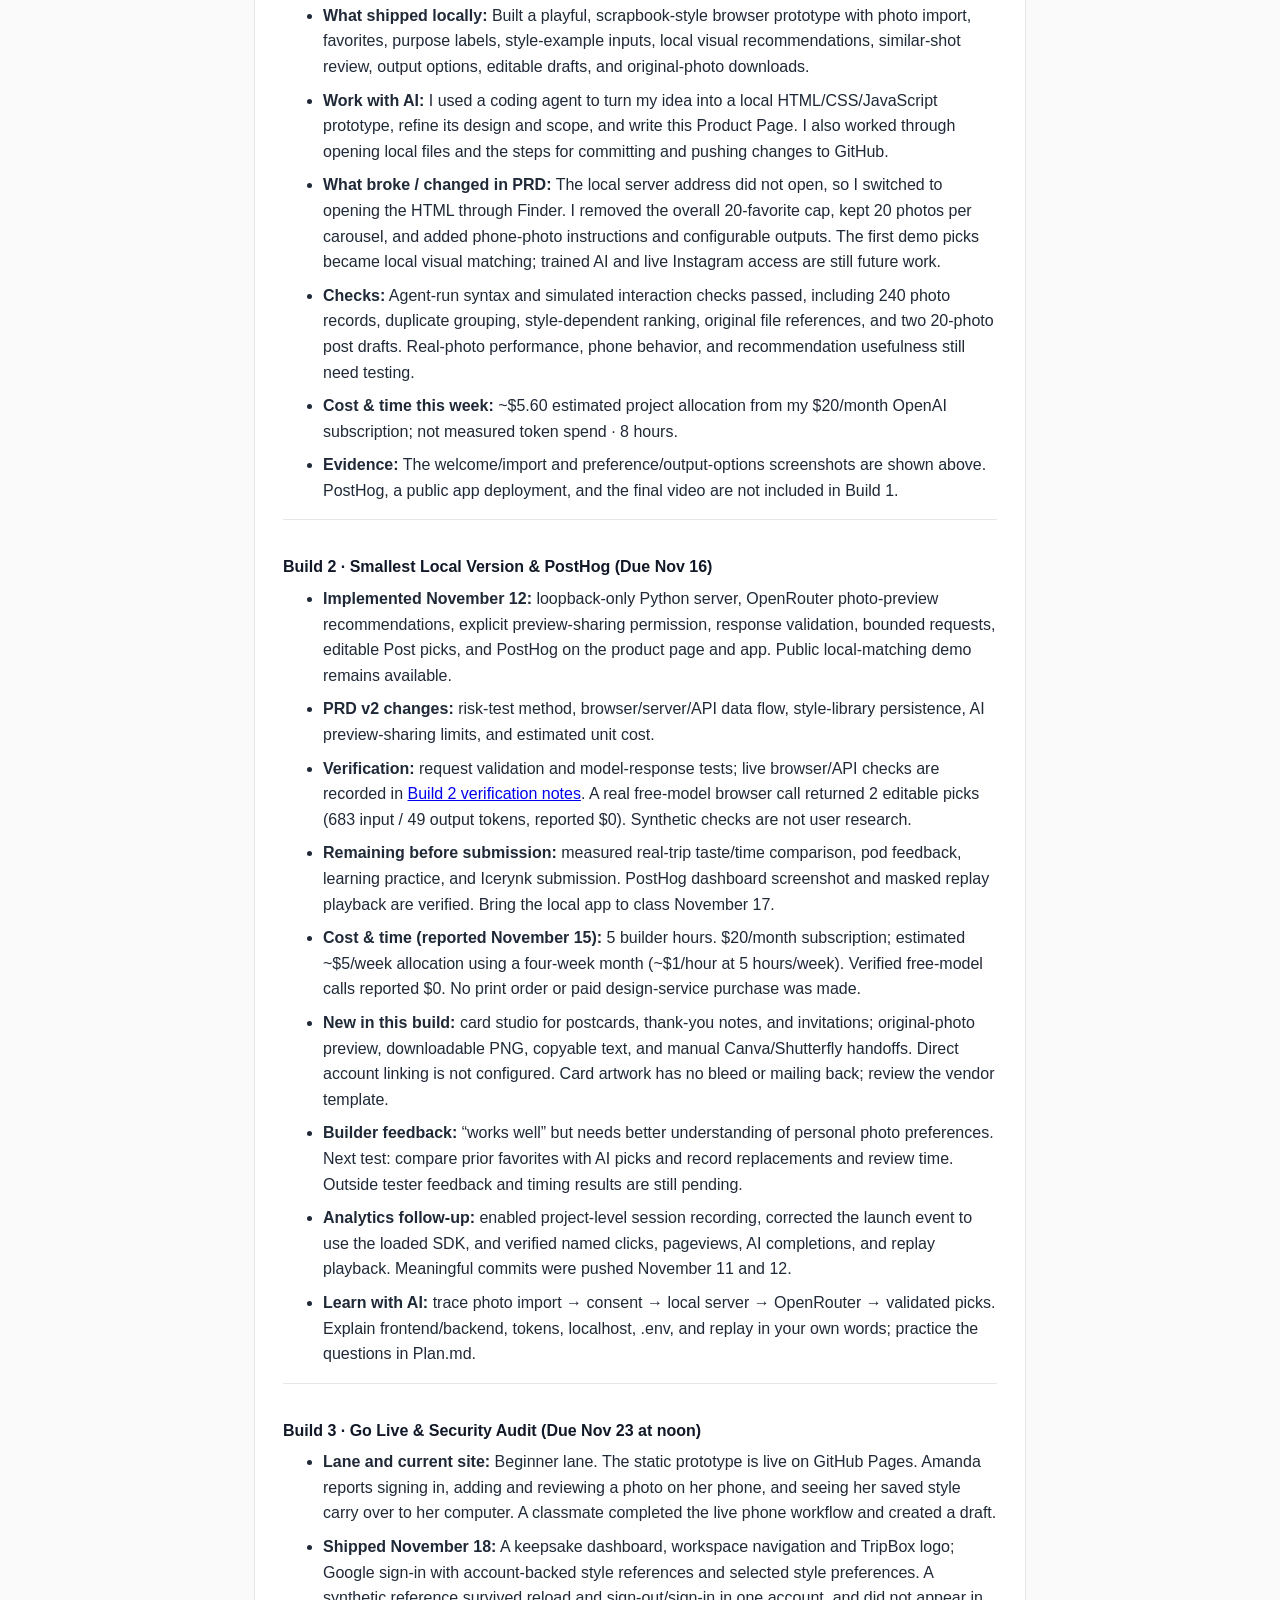
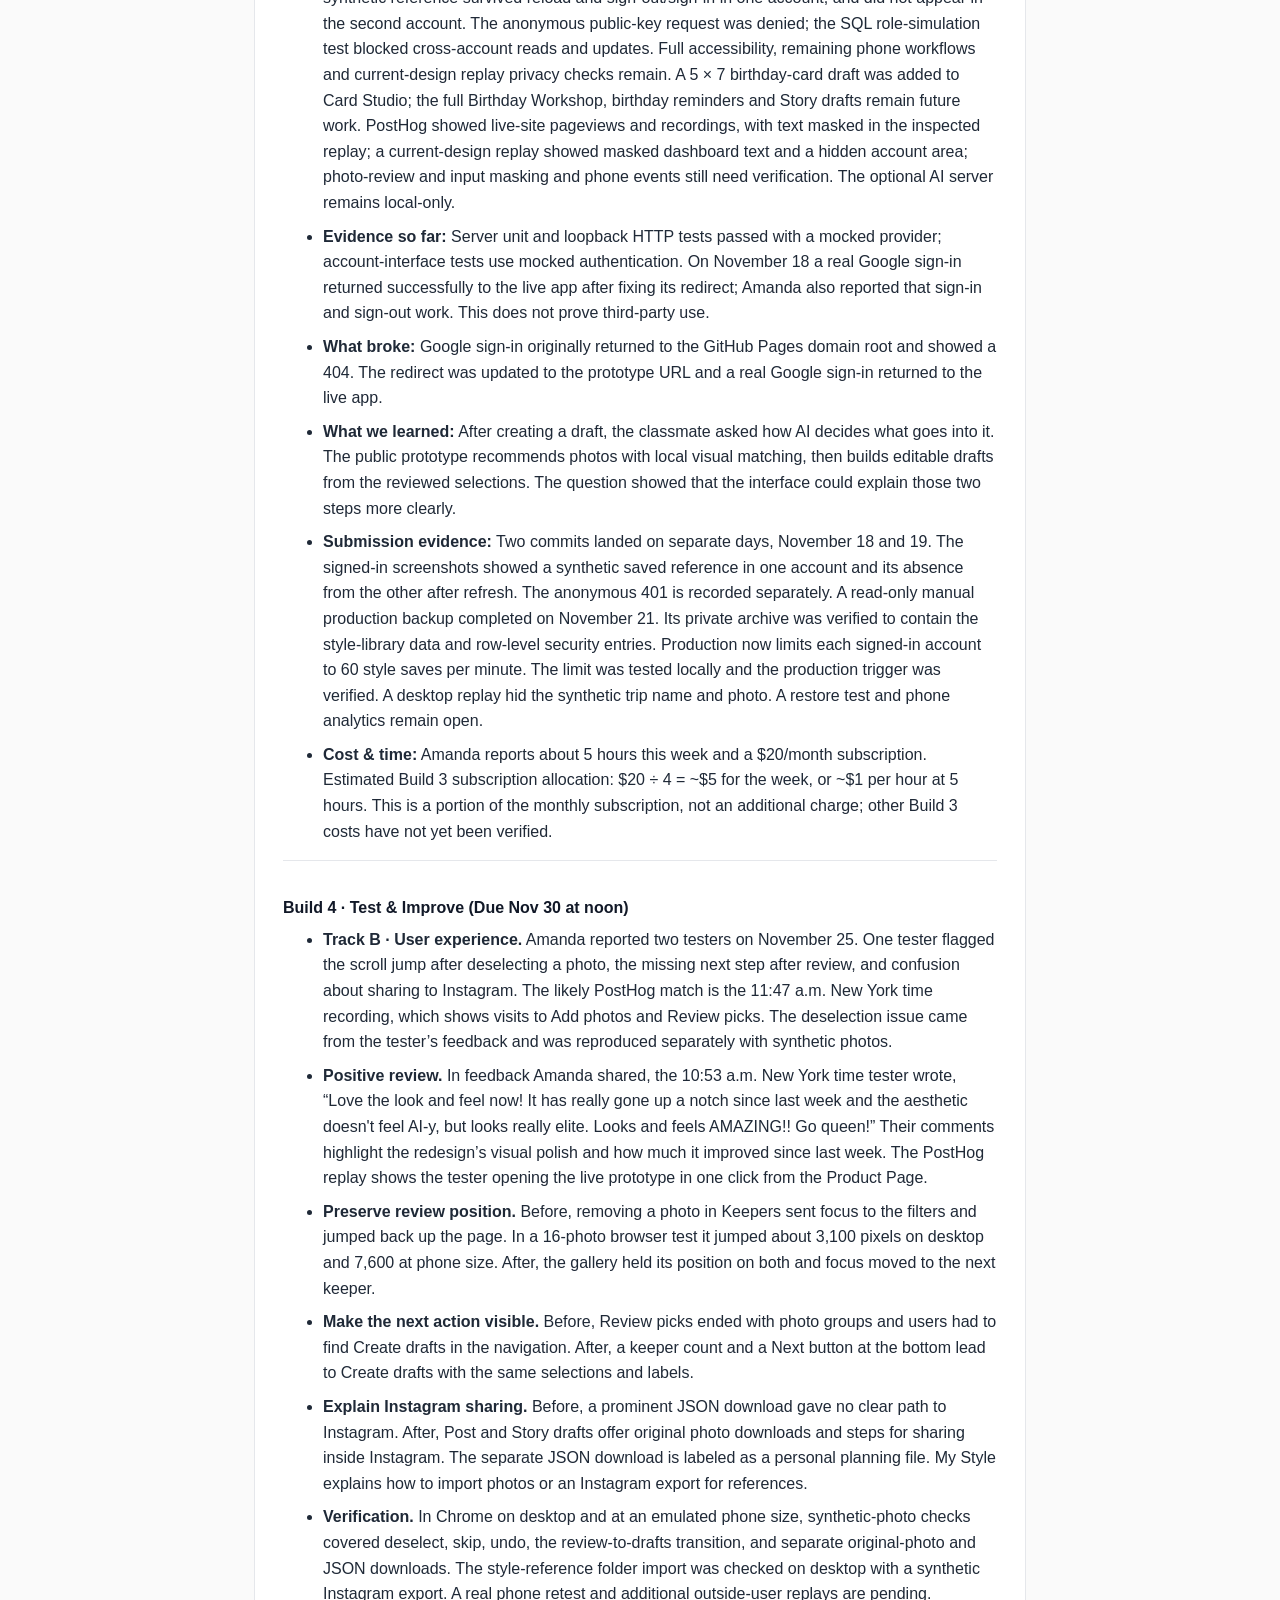
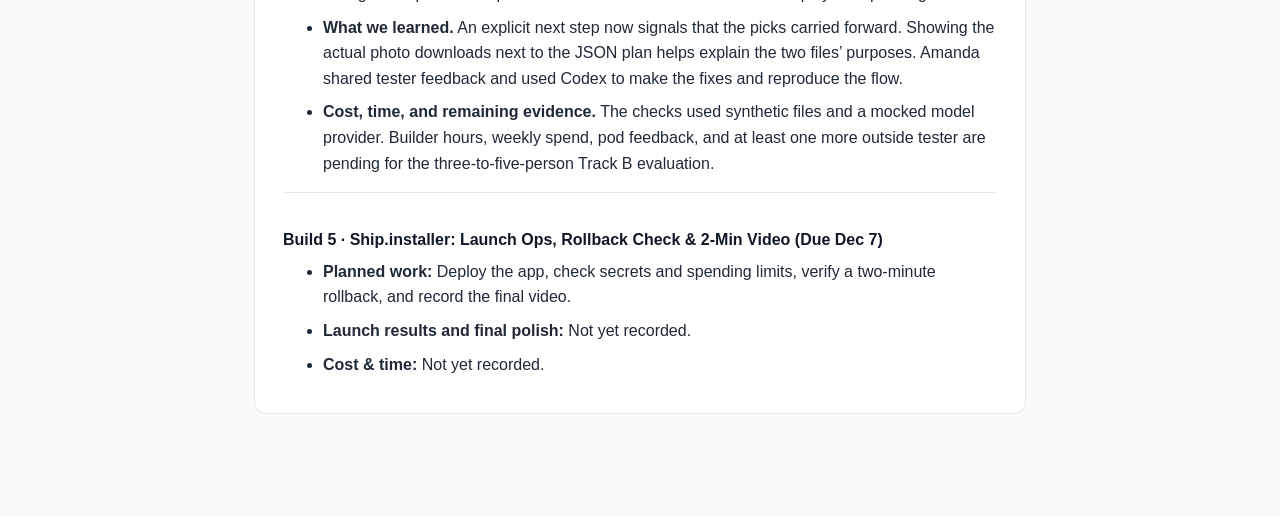
==== commit bc37d423: "Quote the Build 4 tester’s design feedback" ====
--- a/docs/index.html
+++ b/docs/index.html
@@ -568,7 +568,7 @@
         <h3>Build 4 · Test &amp; Improve (Due Nov 30 at noon)</h3>
         <ul>
           <li><strong>Track B · User experience.</strong> Amanda reported two testers on November 25. One tester flagged the scroll jump after deselecting a photo, the missing next step after review, and confusion about sharing to Instagram. The likely PostHog match is the 11:47 a.m. New York time recording, which shows visits to Add photos and Review picks. The deselection issue came from the tester’s feedback and was reproduced separately with synthetic photos.</li>
-          <li><strong>Positive review.</strong> Amanda identified the 10:53 a.m. New York time recording as a second tester and described their review as positive. The replay shows them opening the live prototype in one click on “Try the prototype,” which confirms that the Product Page gave this tester a clear way into the app.</li>
+          <li><strong>Positive review.</strong> In feedback Amanda shared, the 10:53 a.m. New York time tester wrote, <q>Love the look and feel now! It has really gone up a notch since last week and the aesthetic doesn't feel AI-y, but looks really elite. Looks and feels AMAZING!! Go queen!</q> Their comments highlight the redesign’s visual polish and how much it improved since last week. The PostHog replay shows the tester opening the live prototype in one click from the Product Page.</li>
           <li><strong>Preserve review position.</strong> Before, removing a photo in Keepers sent focus to the filters and jumped back up the page. In a 16-photo browser test it jumped about 3,100 pixels on desktop and 7,600 at phone size. After, the gallery held its position on both and focus moved to the next keeper.</li>
           <li><strong>Make the next action visible.</strong> Before, Review picks ended with photo groups and users had to find Create drafts in the navigation. After, a keeper count and a Next button at the bottom lead to Create drafts with the same selections and labels.</li>
           <li><strong>Explain Instagram sharing.</strong> Before, a prominent JSON download gave no clear path to Instagram. After, Post and Story drafts offer original photo downloads and steps for sharing inside Instagram. The separate JSON download is labeled as a personal planning file. My Style explains how to import photos or an Instagram export for references.</li>
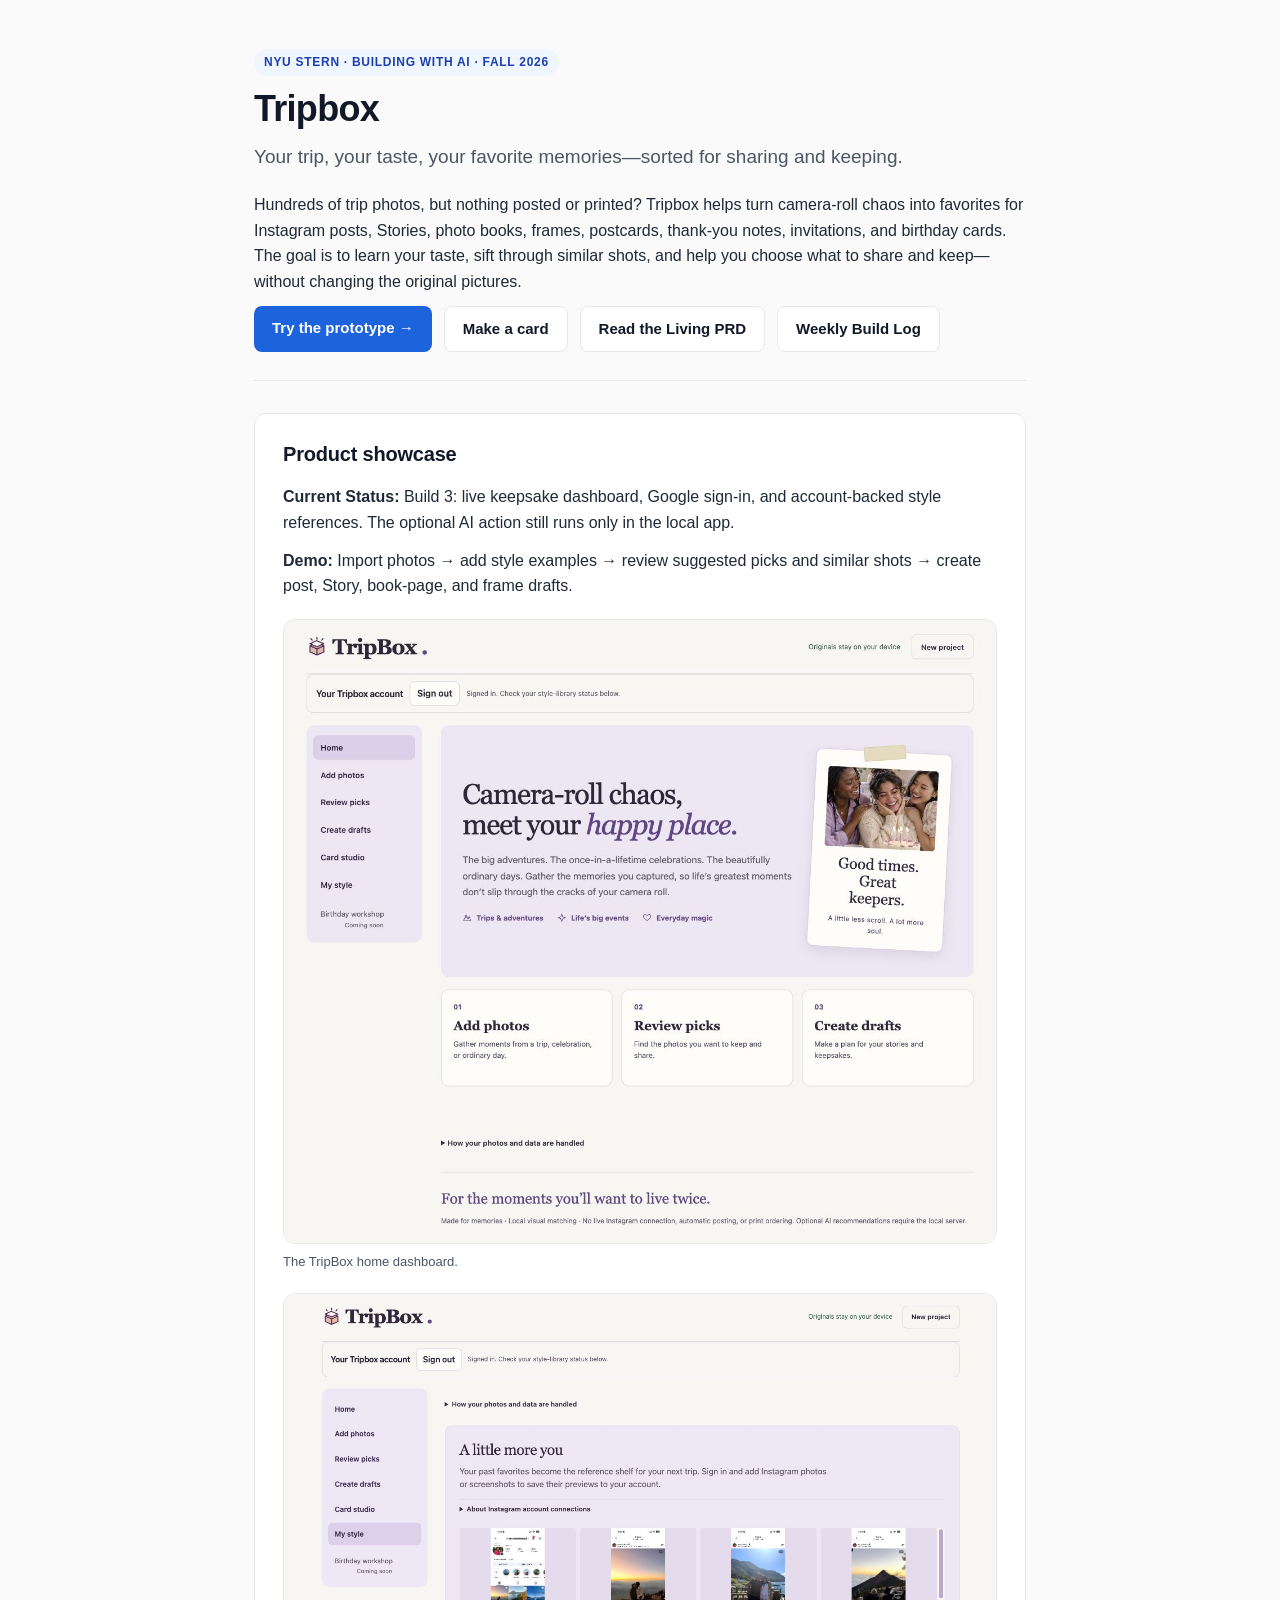
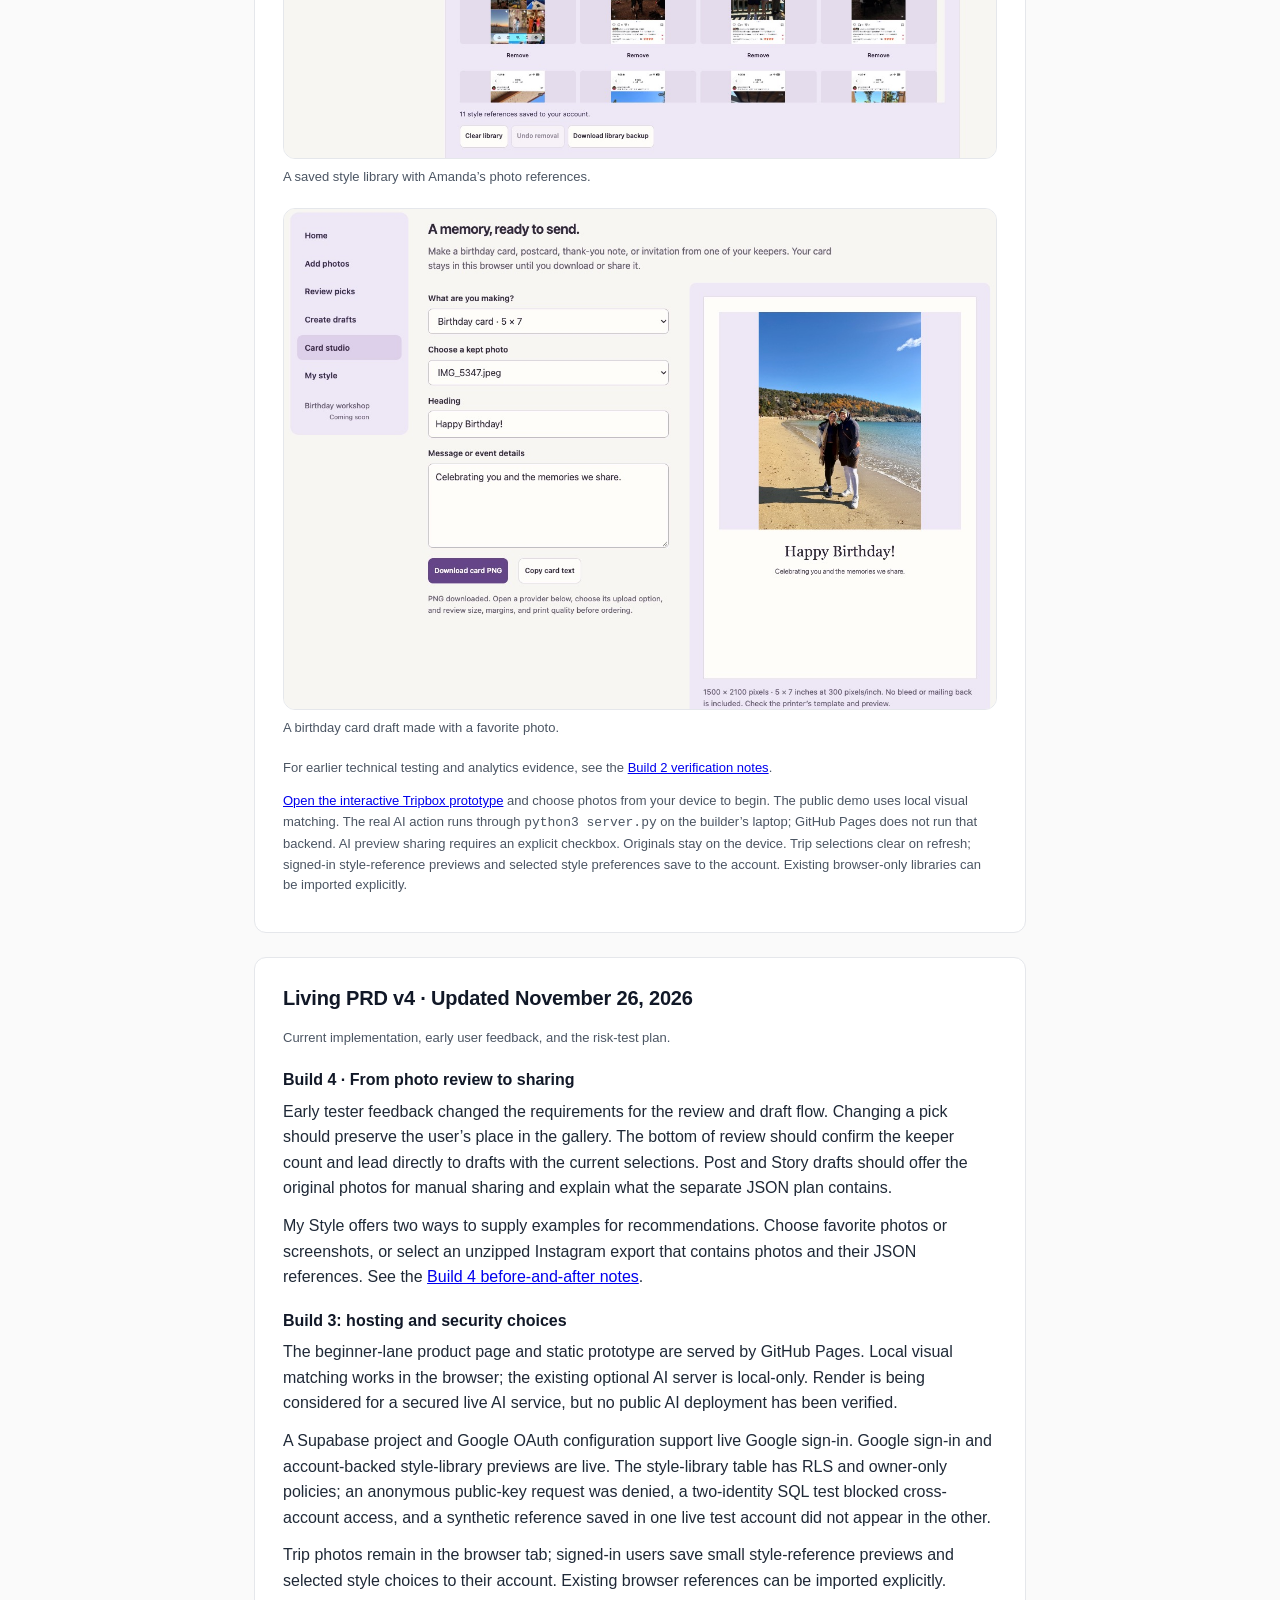
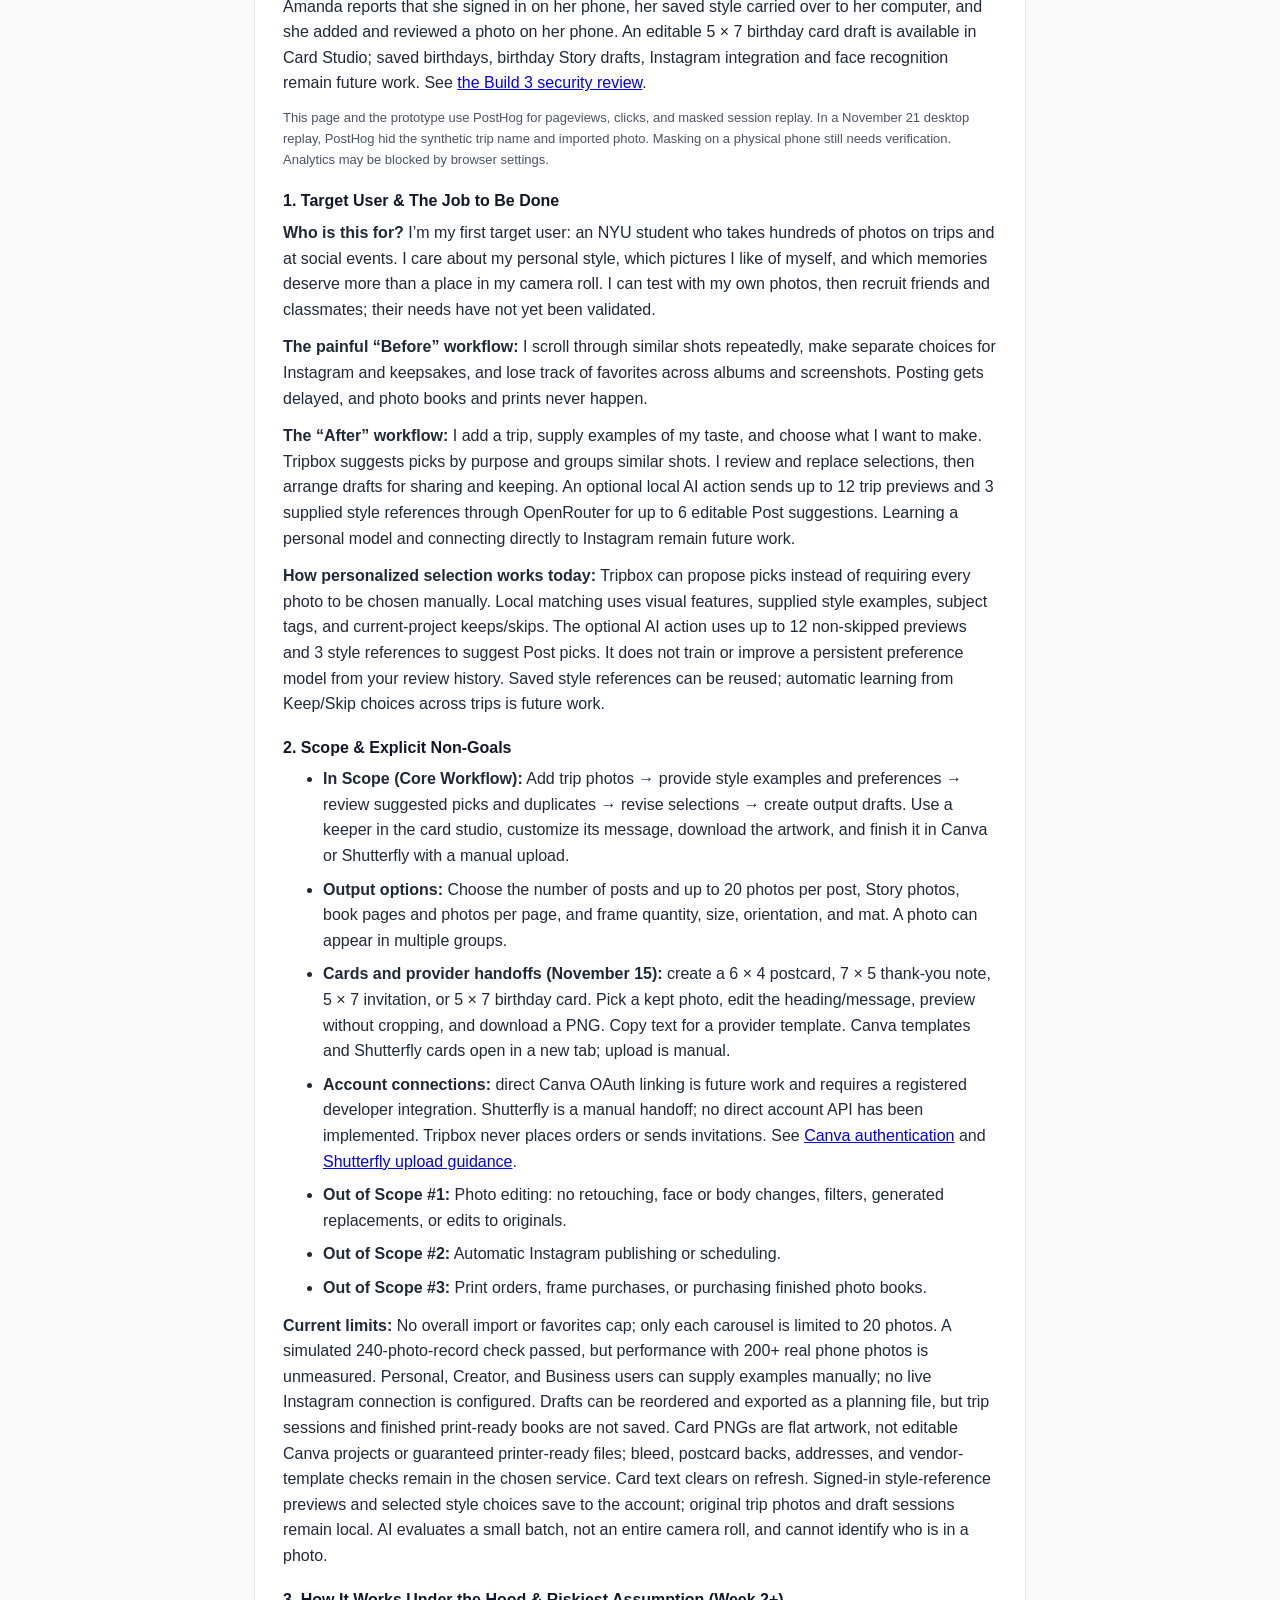
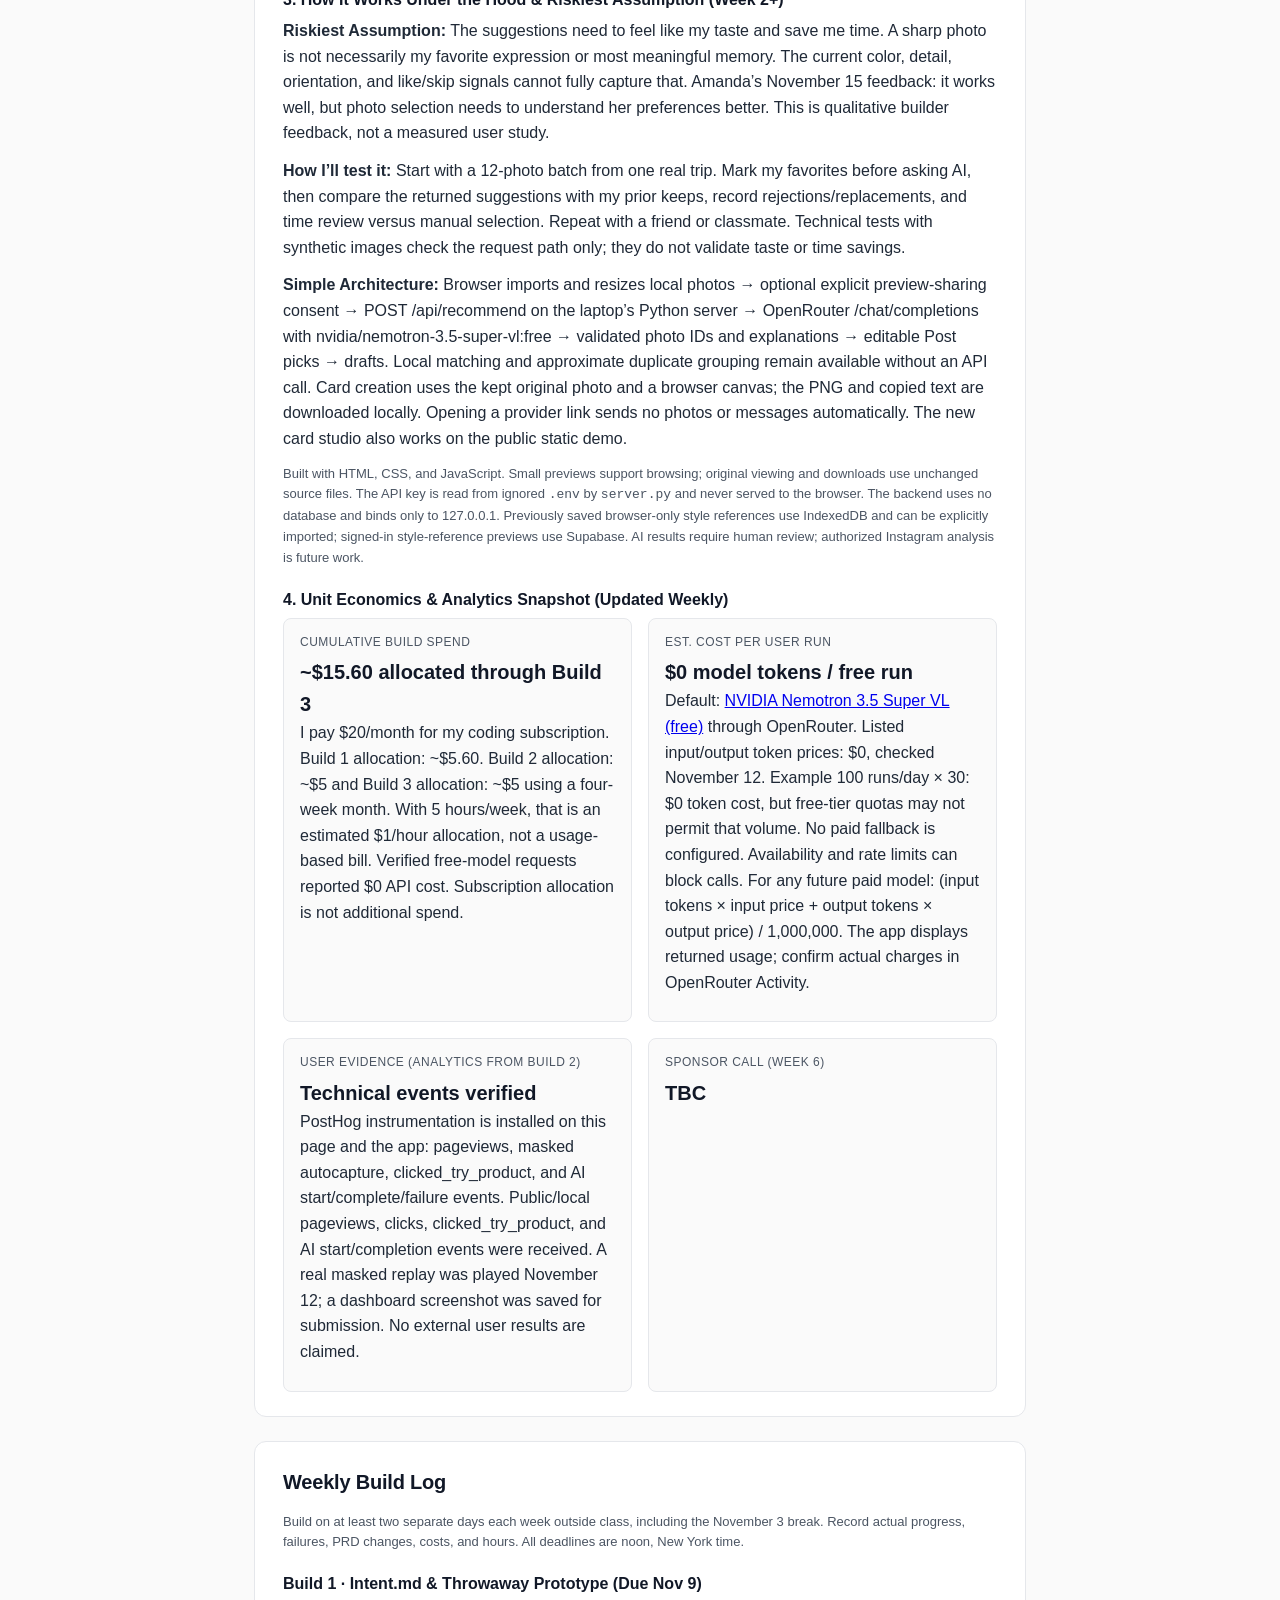
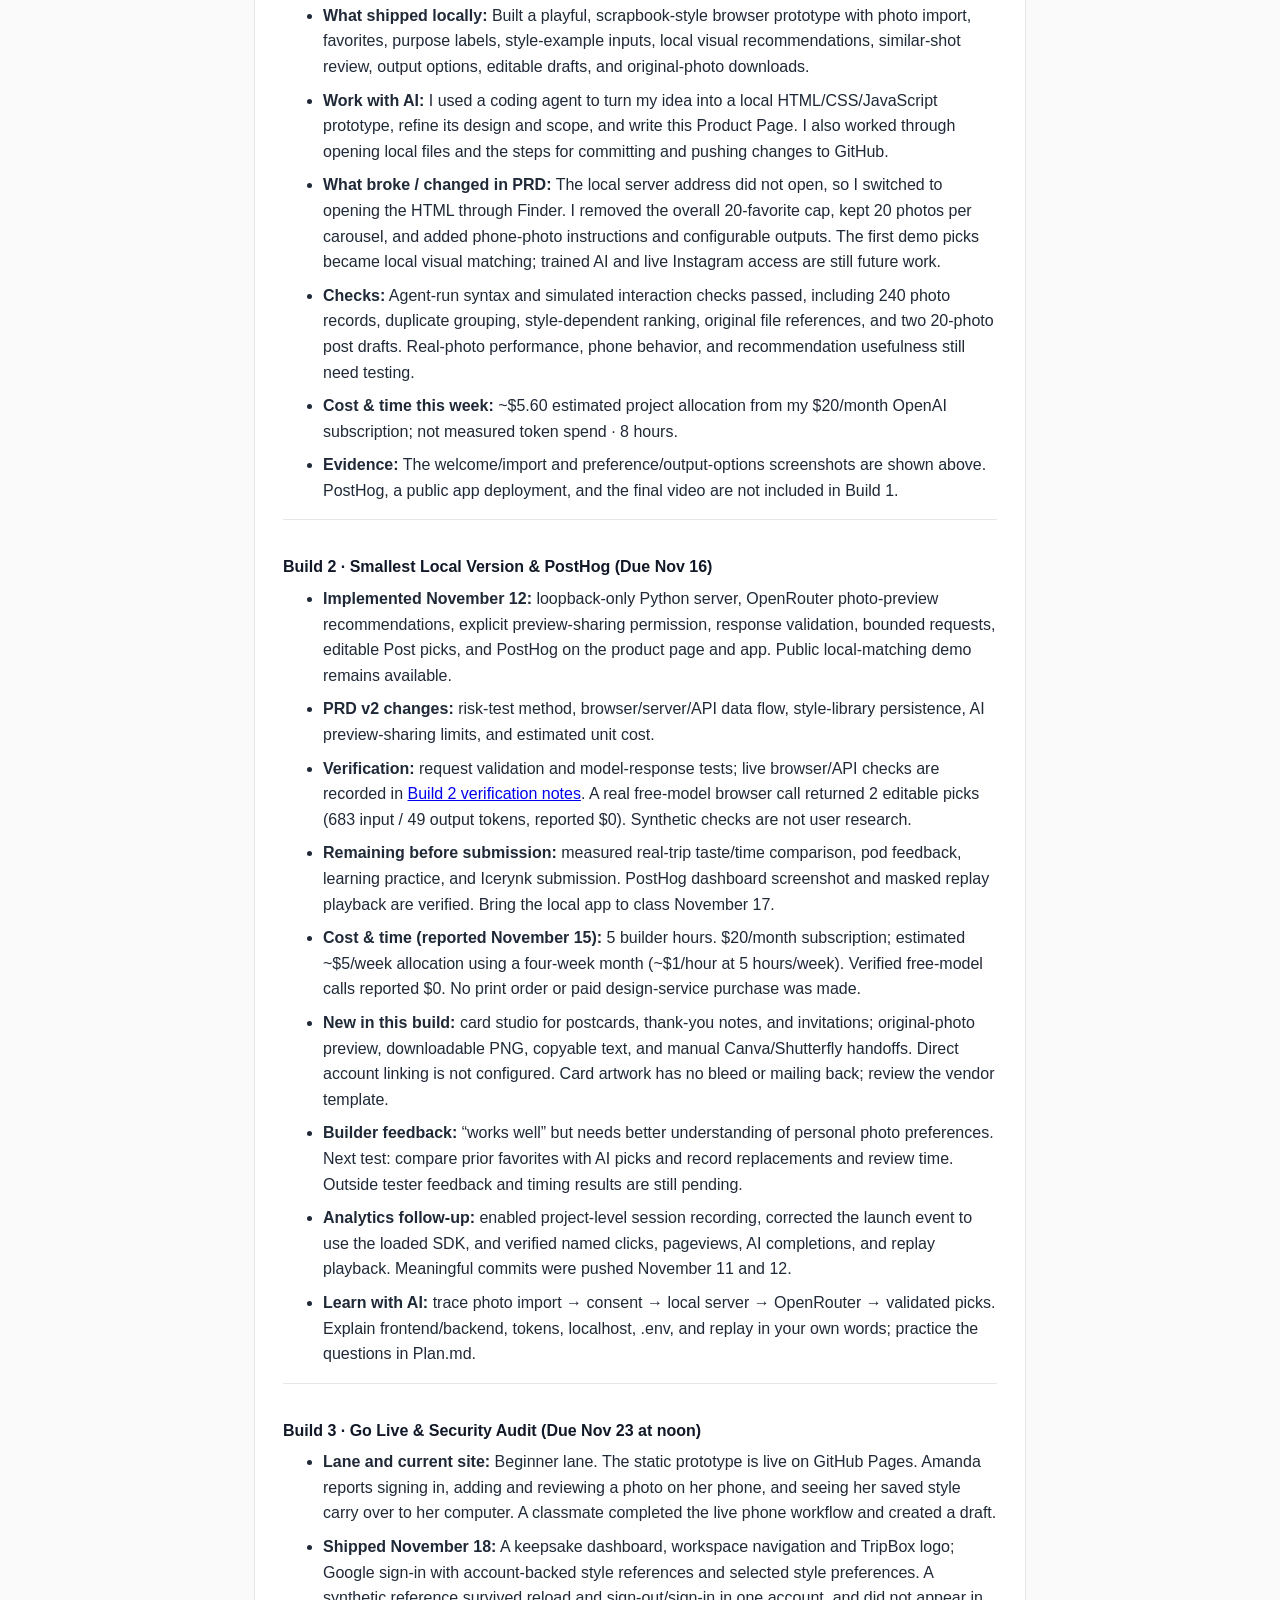
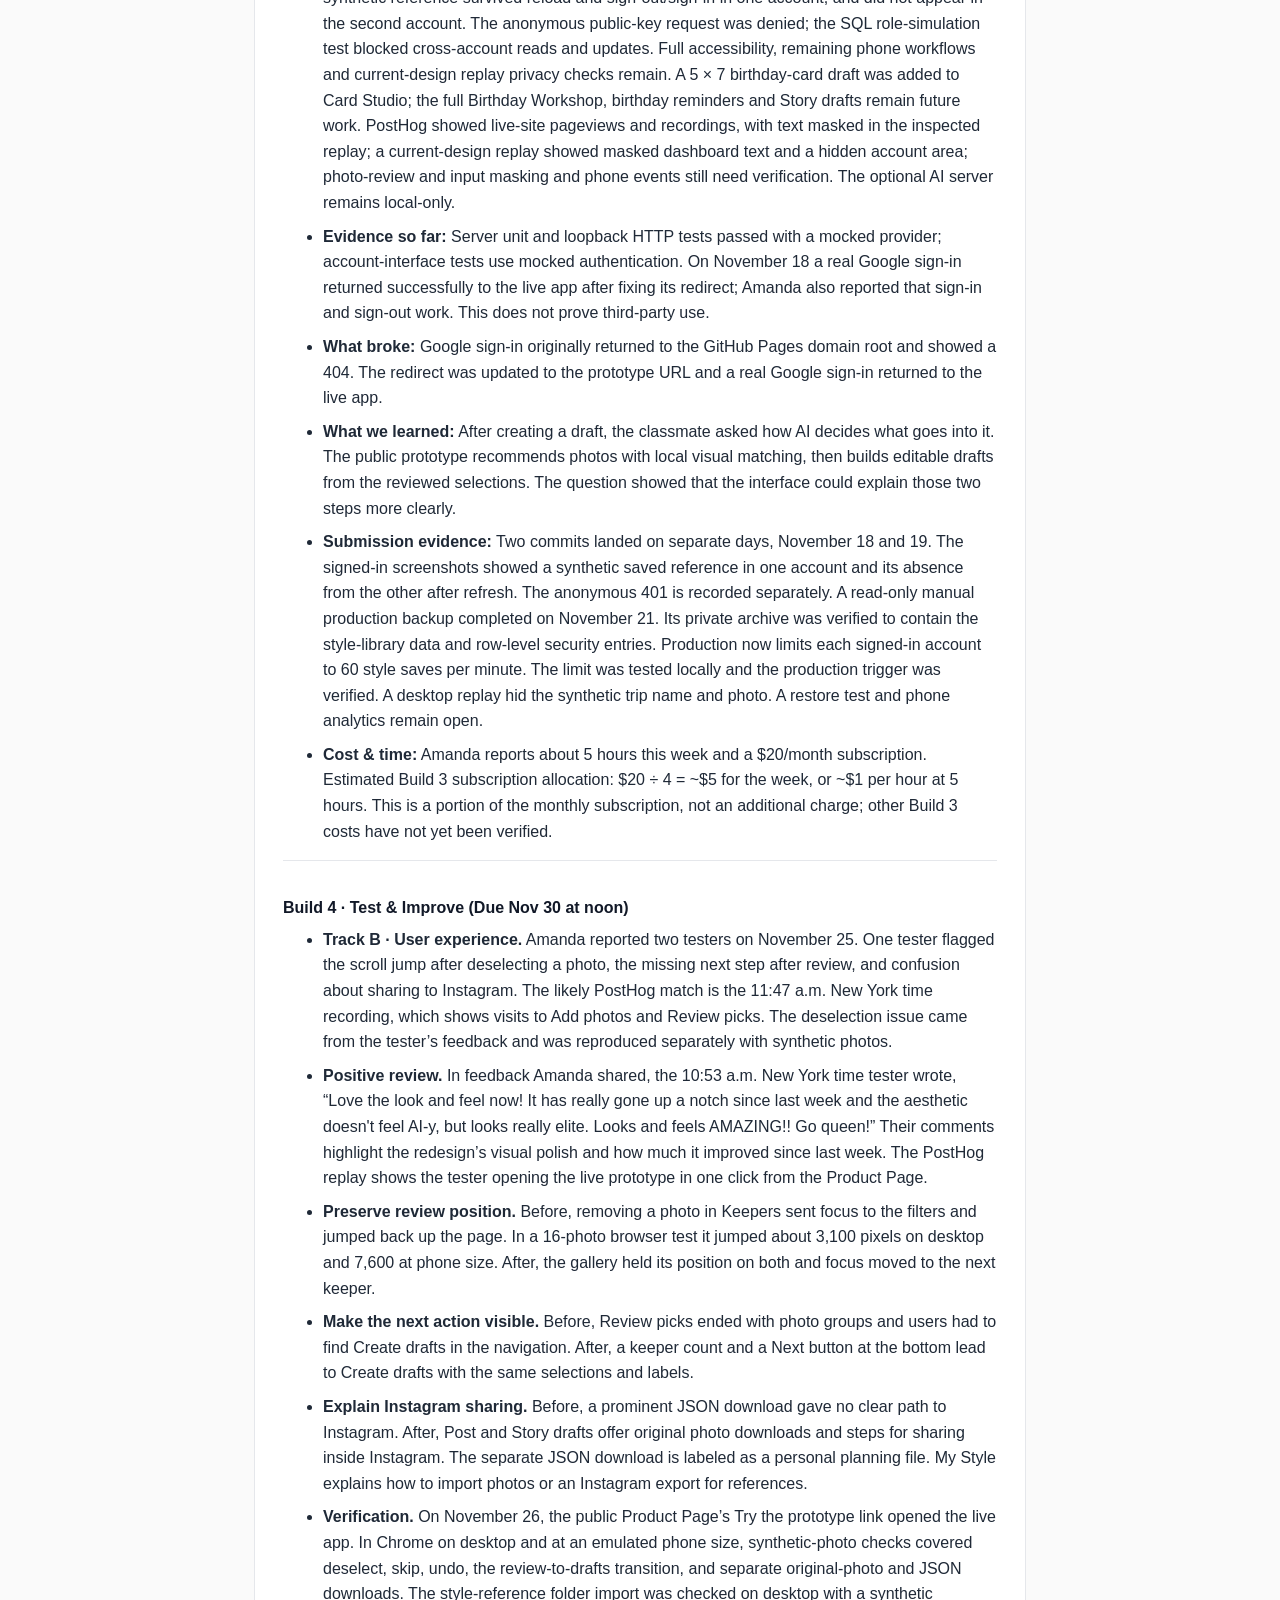
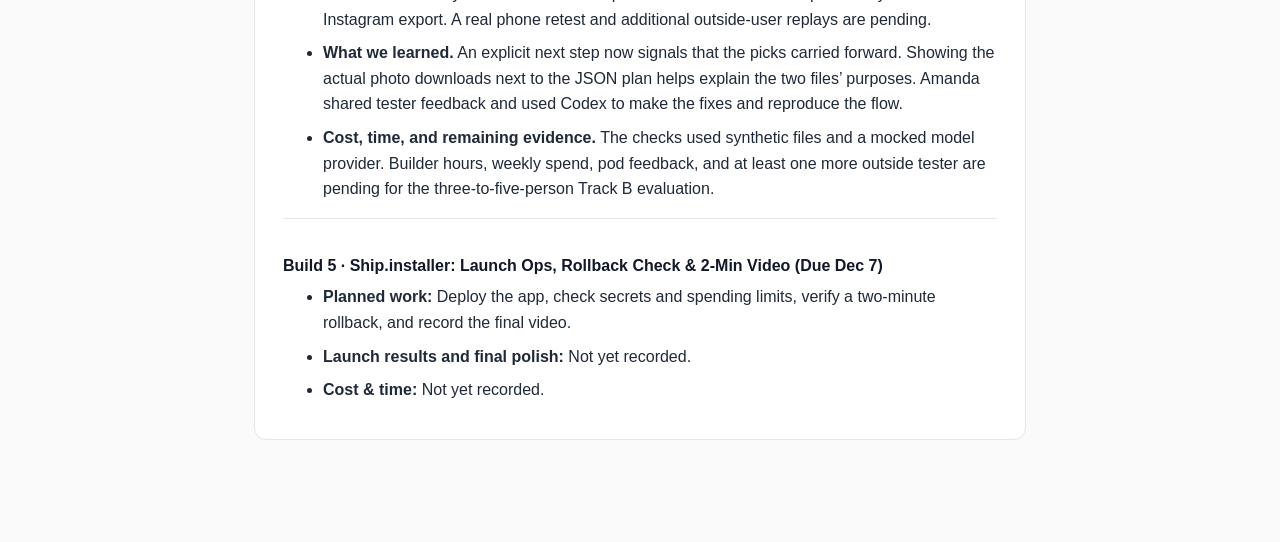
==== commit b2e5547e: "Record Build 4 public link and replay verification" ====
--- a/docs/index.html
+++ b/docs/index.html
@@ -266,7 +266,7 @@
 
     <!-- LIVING PRD -->
     <section id="prd">
-      <h2>Living PRD v4 · Updated November 25, 2026</h2>
+      <h2>Living PRD v4 · Updated November 26, 2026</h2>
 
       <p class="meta">
         Current implementation, early user feedback, and the risk-test plan.
@@ -281,7 +281,7 @@
       <p>A Supabase project and Google OAuth configuration support live Google sign-in. Google sign-in and account-backed style-library previews are live. The style-library table has RLS and owner-only policies; an anonymous public-key request was denied, a two-identity SQL test blocked cross-account access, and a synthetic reference saved in one live test account did not appear in the other.</p>
       <p>Trip photos remain in the browser tab; signed-in users save small style-reference previews and selected style choices to their account. Existing browser references can be imported explicitly. Amanda reports that she signed in on her phone, her saved style carried over to her computer, and she added and reviewed a photo on her phone. An editable 5 × 7 birthday card draft is available in Card Studio; saved birthdays, birthday Story drafts, Instagram integration and face recognition remain future work. See <a href="https://github.com/building-with-ai-f26/ast10049-tripbox/blob/main/SECURITY.md">the Build 3 security review</a>.</p>
       <p class="meta">This page and the prototype use PostHog for pageviews, clicks, and masked session replay.
-        Photo areas and input values are configured to be excluded from replay; this still needs verification in the current design. Analytics may be blocked by browser settings.</p>
+        In a November 21 desktop replay, PostHog hid the synthetic trip name and imported photo. Masking on a physical phone still needs verification. Analytics may be blocked by browser settings.</p>
       <h3>1. Target User &amp; The Job to Be Done</h3>
 
       <p>
@@ -572,7 +572,7 @@
           <li><strong>Preserve review position.</strong> Before, removing a photo in Keepers sent focus to the filters and jumped back up the page. In a 16-photo browser test it jumped about 3,100 pixels on desktop and 7,600 at phone size. After, the gallery held its position on both and focus moved to the next keeper.</li>
           <li><strong>Make the next action visible.</strong> Before, Review picks ended with photo groups and users had to find Create drafts in the navigation. After, a keeper count and a Next button at the bottom lead to Create drafts with the same selections and labels.</li>
           <li><strong>Explain Instagram sharing.</strong> Before, a prominent JSON download gave no clear path to Instagram. After, Post and Story drafts offer original photo downloads and steps for sharing inside Instagram. The separate JSON download is labeled as a personal planning file. My Style explains how to import photos or an Instagram export for references.</li>
-          <li><strong>Verification.</strong> In Chrome on desktop and at an emulated phone size, synthetic-photo checks covered deselect, skip, undo, the review-to-drafts transition, and separate original-photo and JSON downloads. The style-reference folder import was checked on desktop with a synthetic Instagram export. A real phone retest and additional outside-user replays are pending.</li>
+          <li><strong>Verification.</strong> On November 26, the public Product Page’s Try the prototype link opened the live app. In Chrome on desktop and at an emulated phone size, synthetic-photo checks covered deselect, skip, undo, the review-to-drafts transition, and separate original-photo and JSON downloads. The style-reference folder import was checked on desktop with a synthetic Instagram export. A real phone retest and additional outside-user replays are pending.</li>
           <li><strong>What we learned.</strong> An explicit next step now signals that the picks carried forward. Showing the actual photo downloads next to the JSON plan helps explain the two files’ purposes. Amanda shared tester feedback and used Codex to make the fixes and reproduce the flow.</li>
           <li><strong>Cost, time, and remaining evidence.</strong> The checks used synthetic files and a mocked model provider. Builder hours, weekly spend, pod feedback, and at least one more outside tester are pending for the three-to-five-person Track B evaluation.</li>
         </ul>
